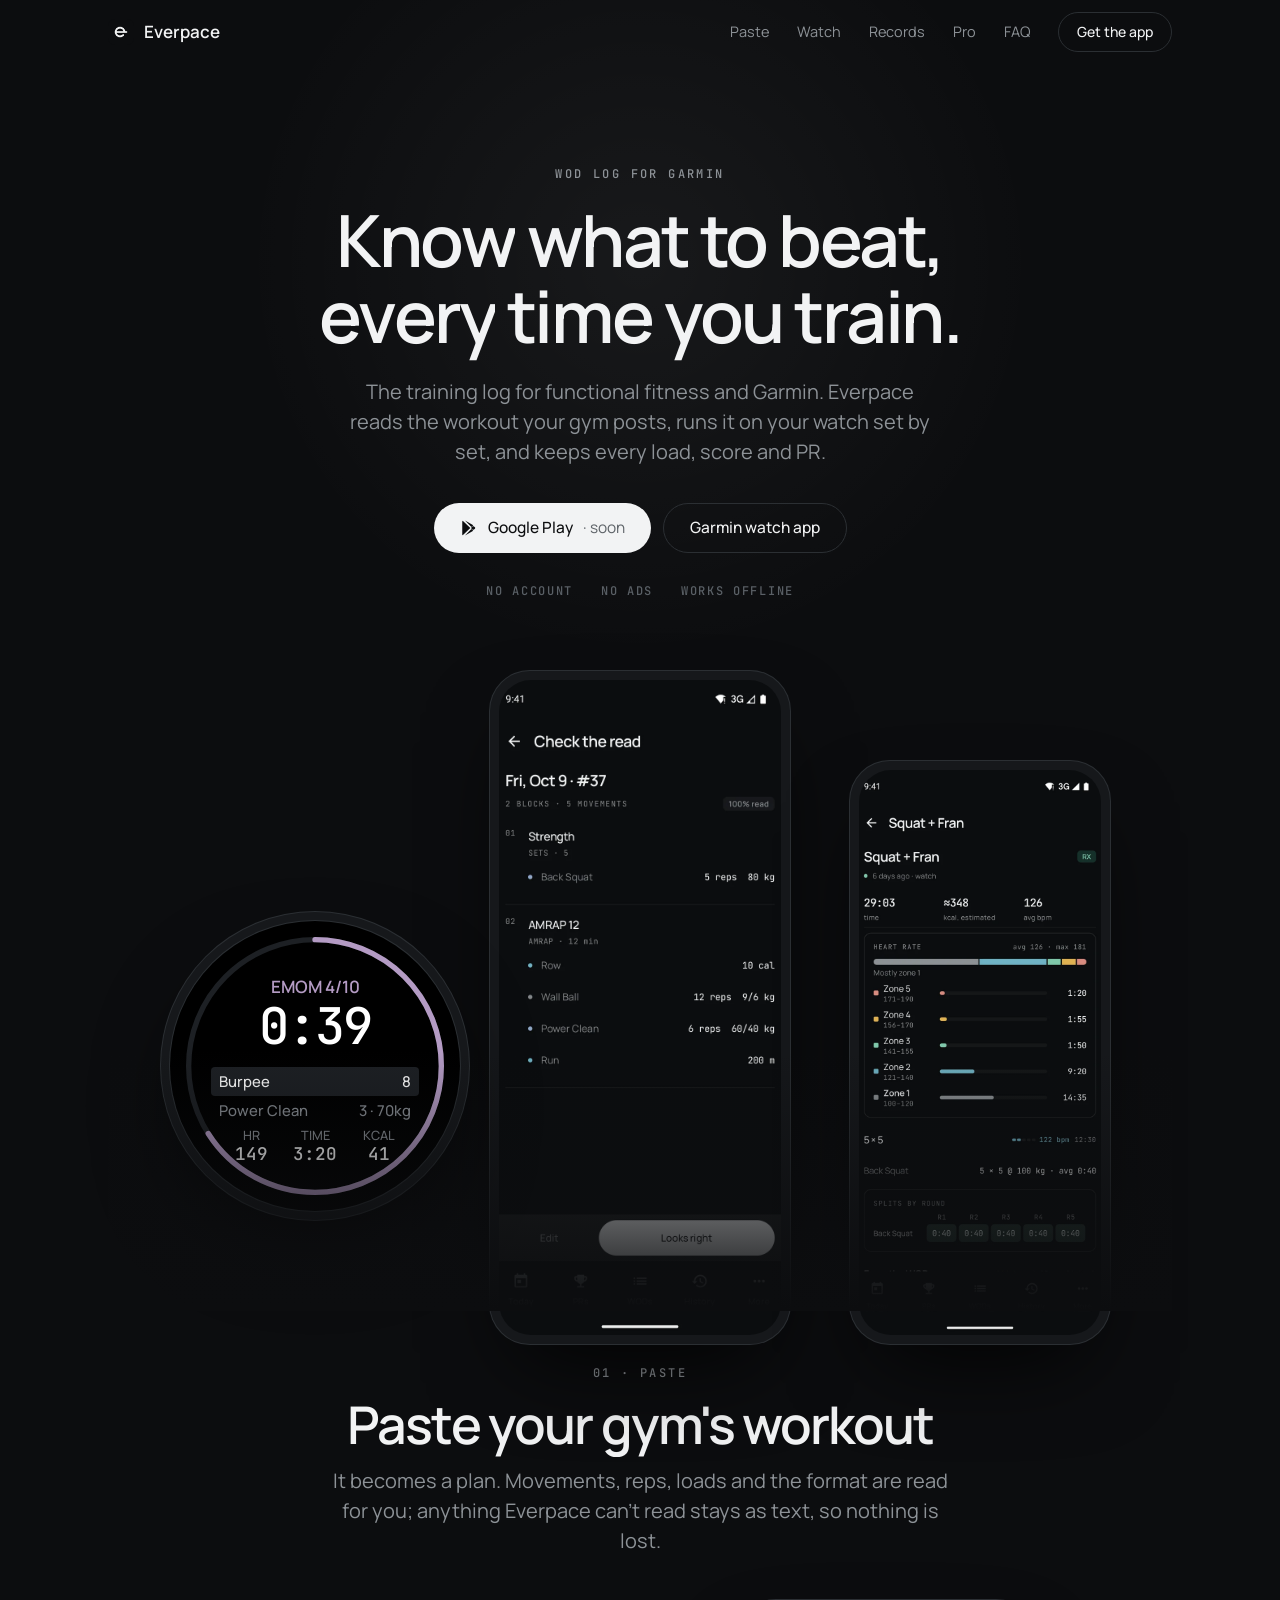
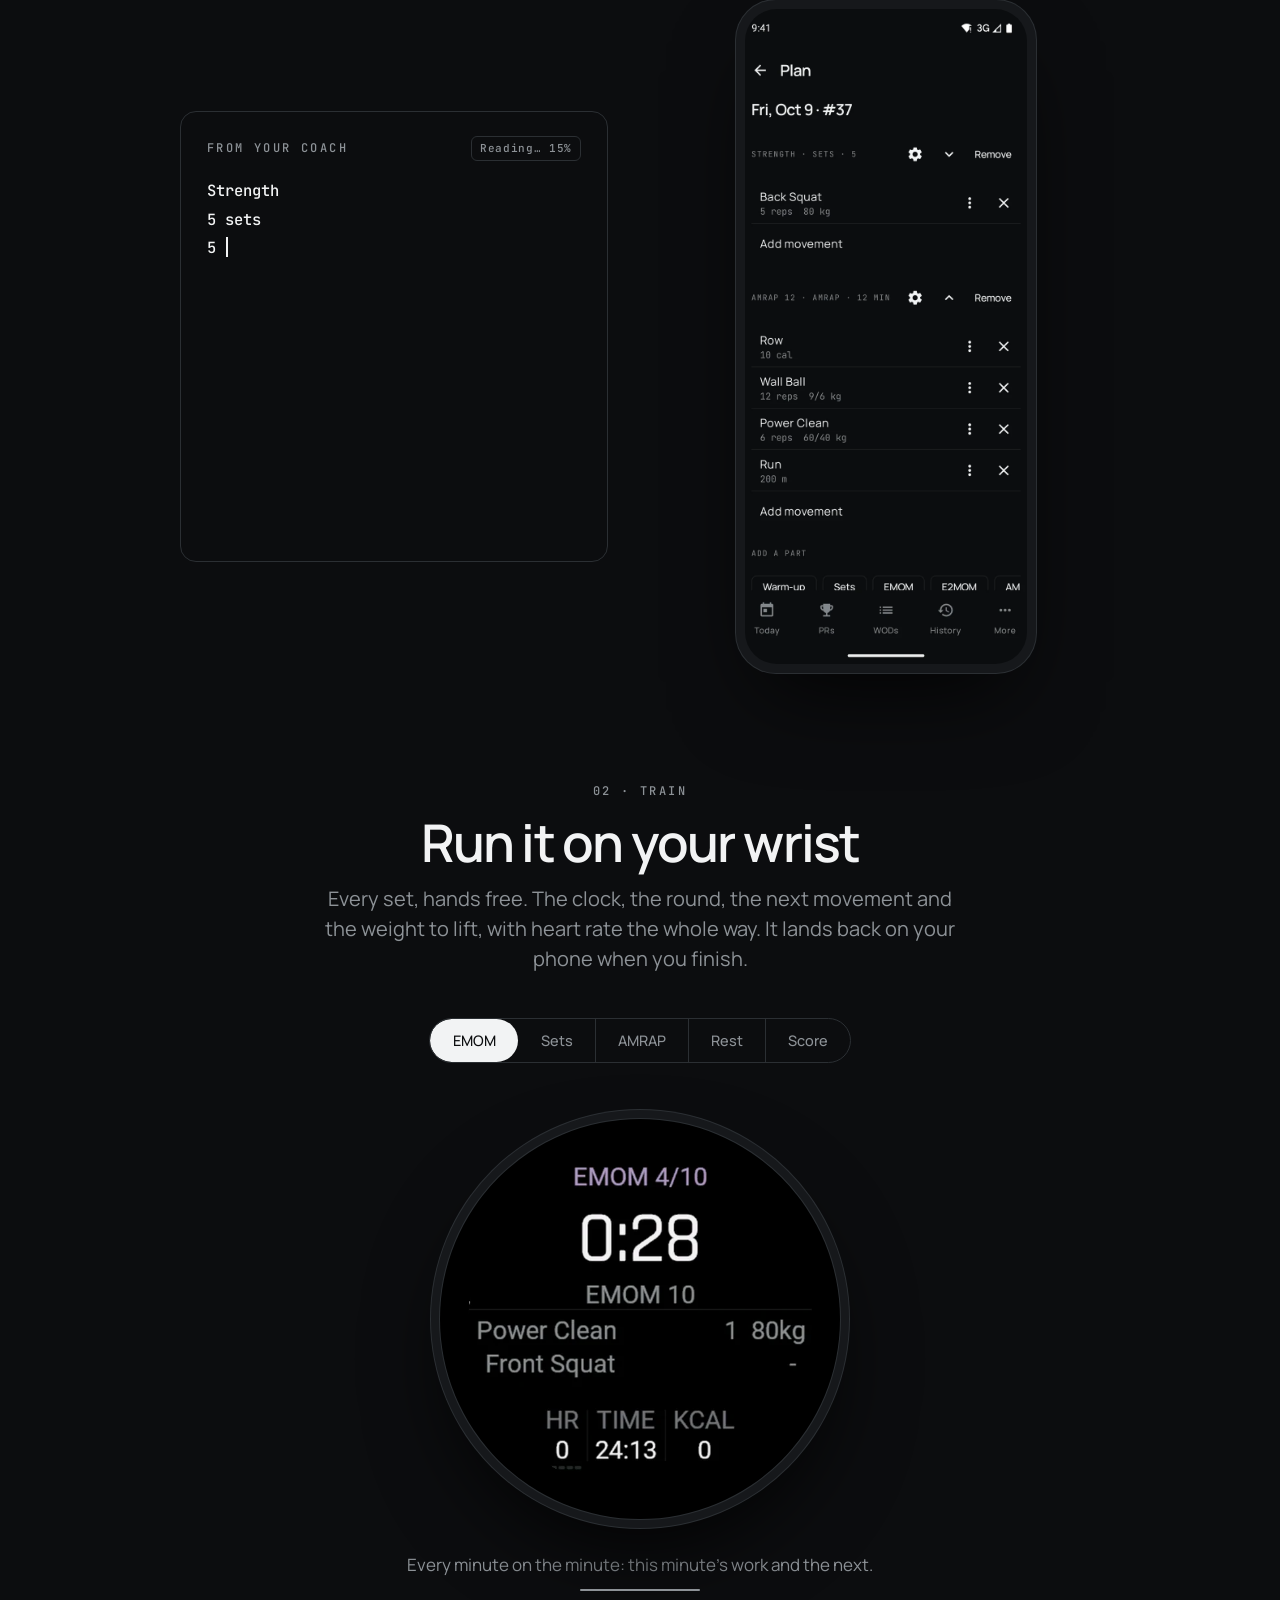
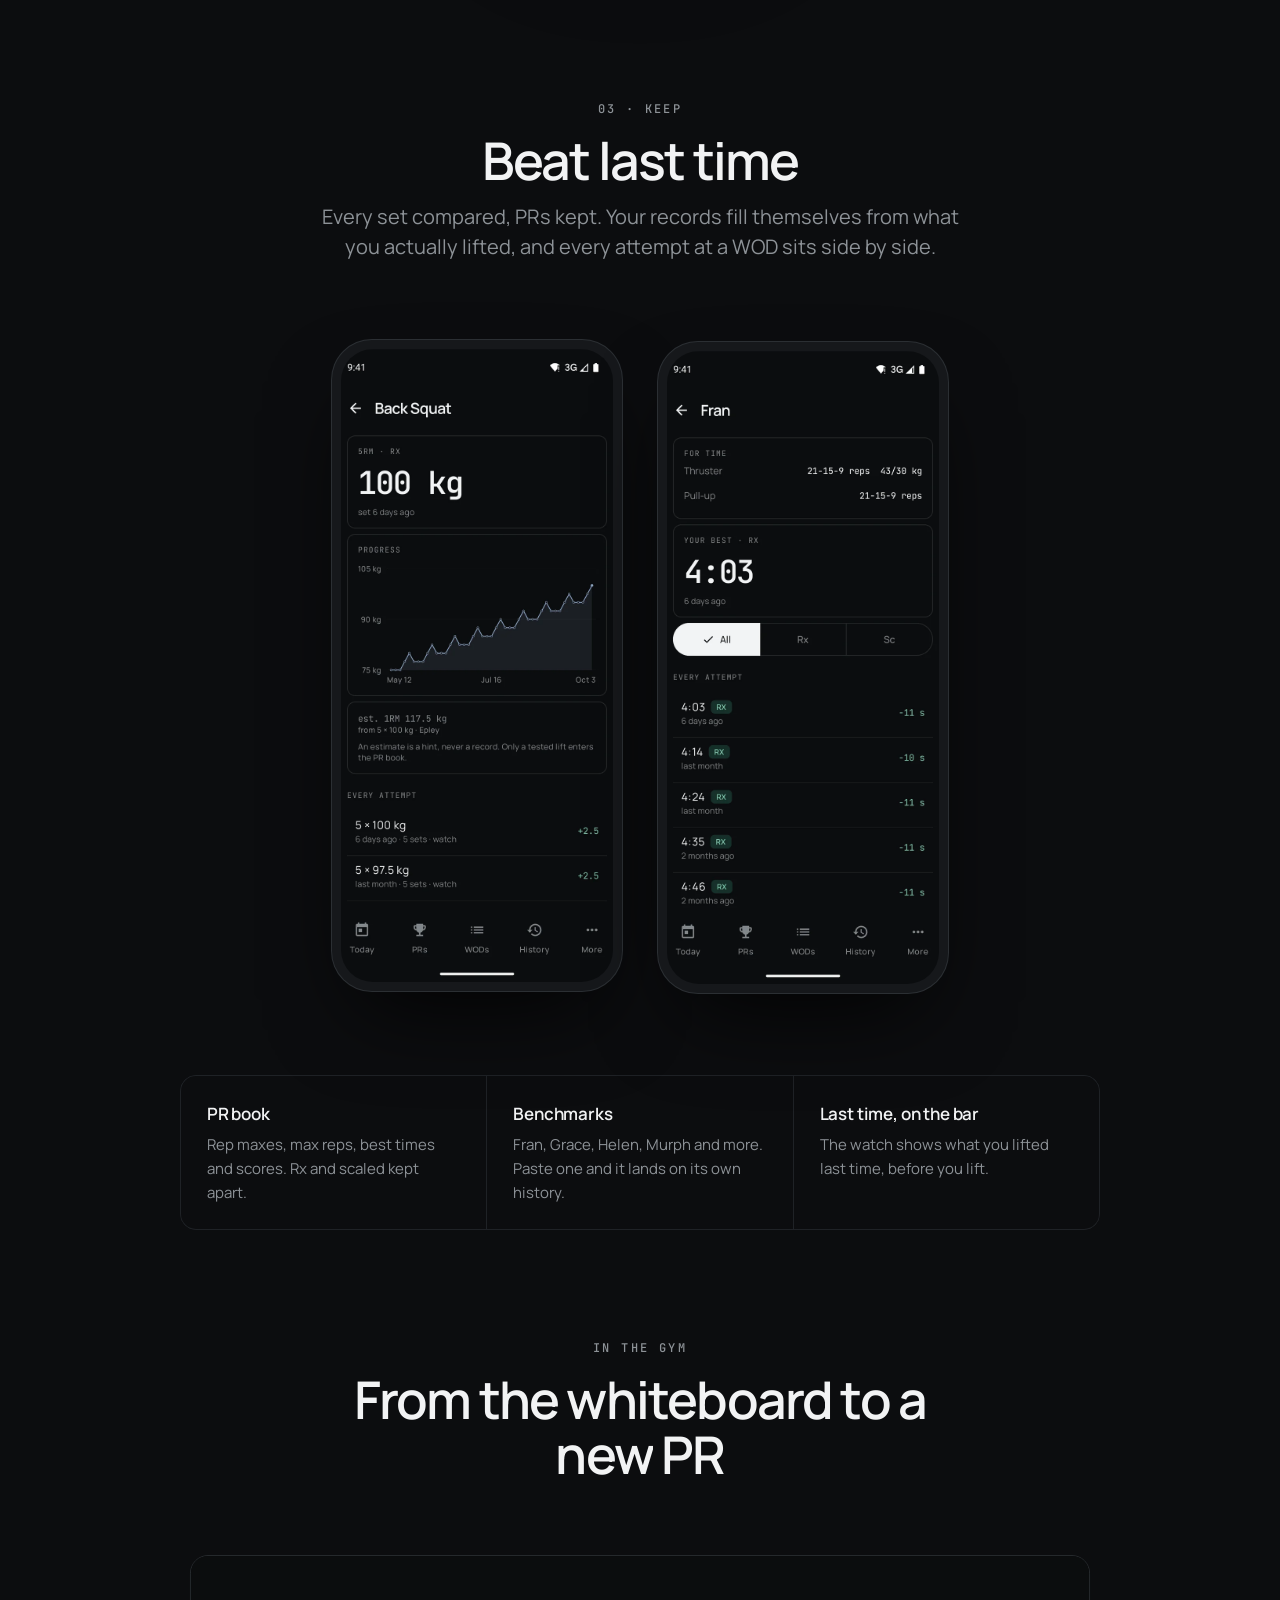
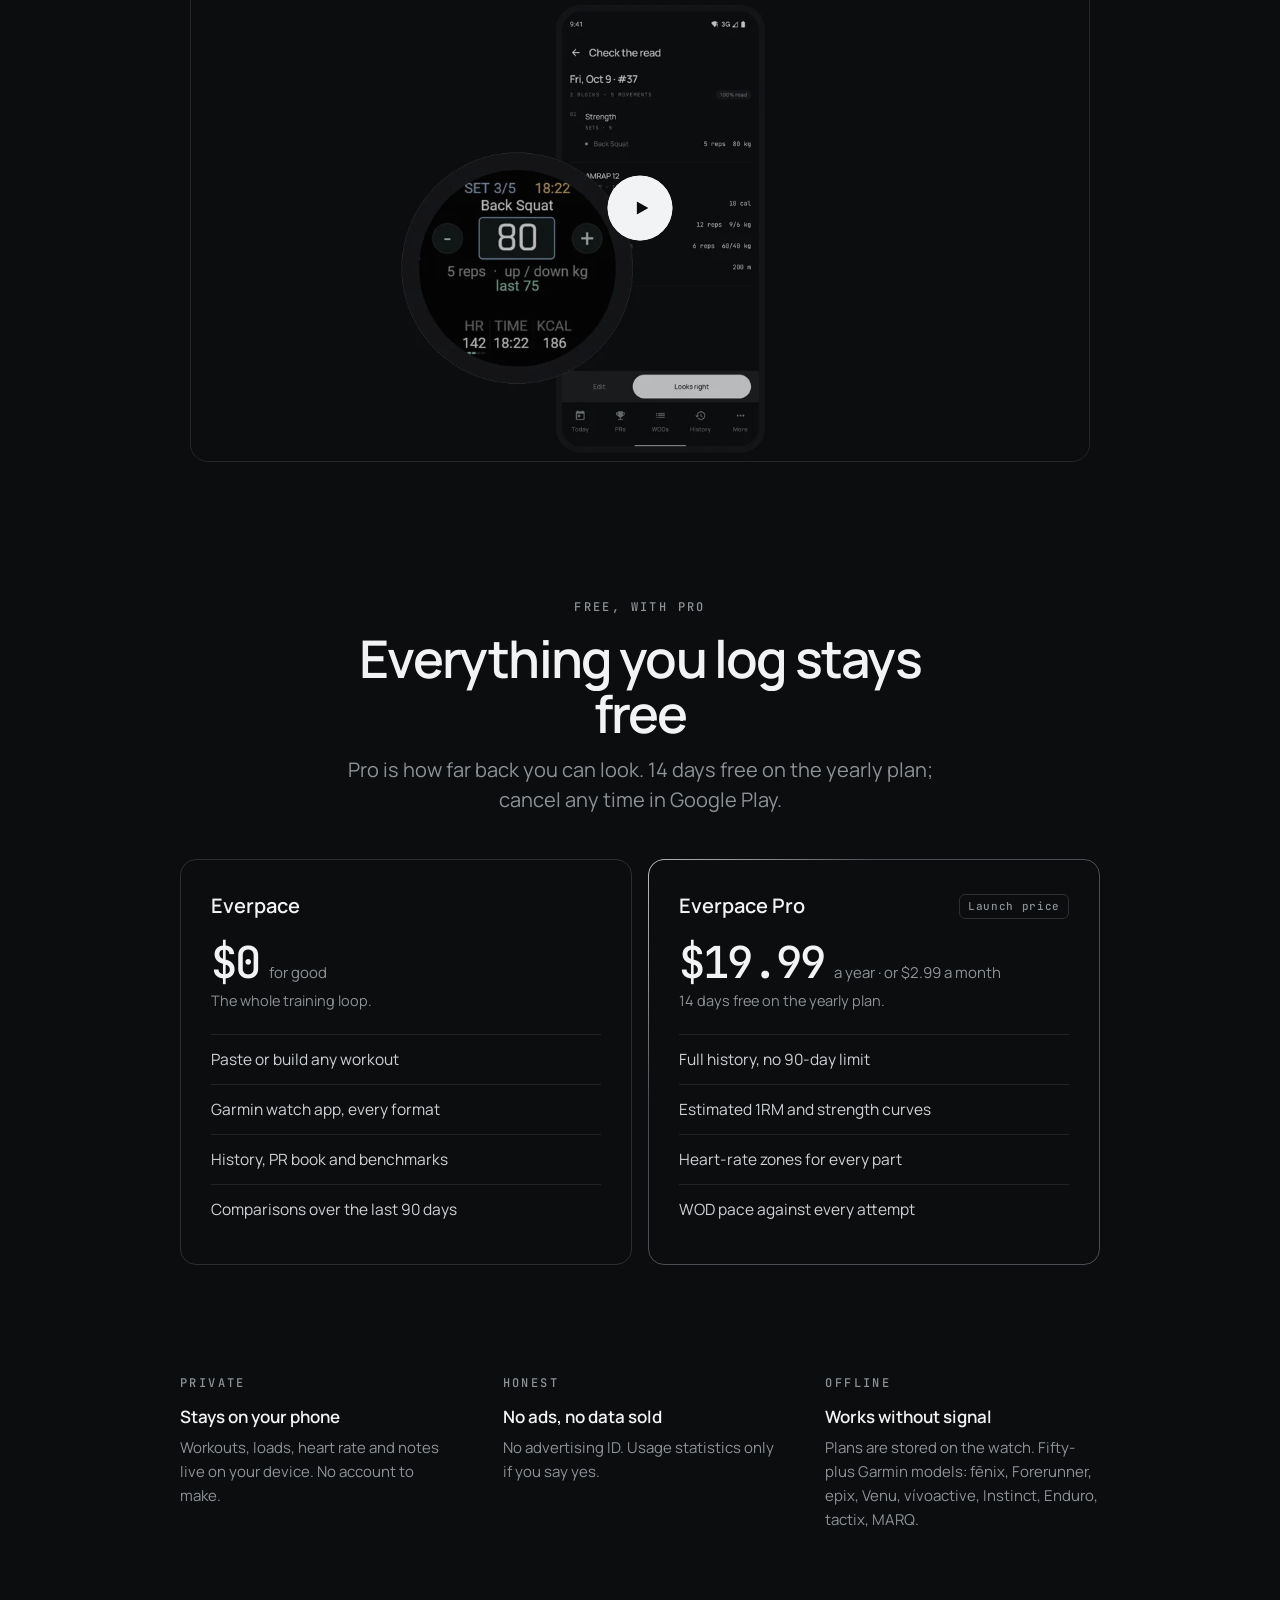
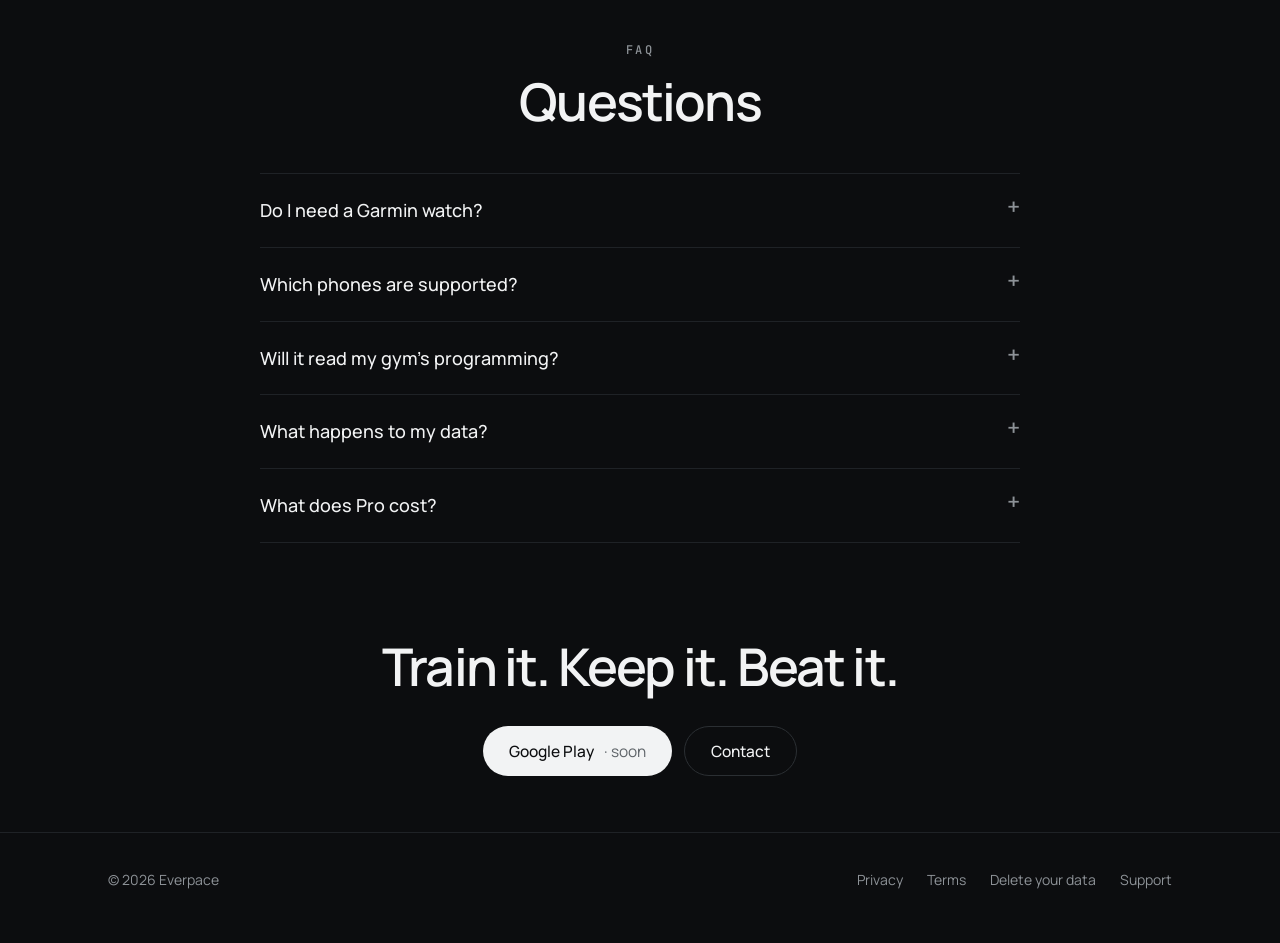
==== index.html @ 3de401ca "[#249] - motion: word reveals, hero depth, sliding segment, scroll effects" ====
<!doctype html>
<html lang="en">
<head>
<meta charset="utf-8">
<meta name="viewport" content="width=device-width, initial-scale=1, viewport-fit=cover">
<title>Everpace: WOD log and PR tracker for Garmin</title>
<meta name="description" content="Paste your gym's workout. Everpace runs it on your Garmin watch, set by set, and keeps every load, score and personal record on your phone.">
<meta name="theme-color" content="#0C0D0F">
<meta property="og:title" content="Everpace">
<meta property="og:description" content="Know what to beat, every time you train. The training log for functional fitness and Garmin.">
<meta property="og:image" content="assets/img/icon-192.png">
<link rel="icon" href="assets/img/favicon.png">
<link rel="preload" href="assets/fonts/manrope_variable.ttf" as="font" type="font/ttf" crossorigin>
<link rel="stylesheet" href="assets/landing.css?v=6">
</head>
<body>

<header class="nav" id="nav">
  <div class="wrap">
    <a class="brand" href="#top"><img src="assets/img/icon-192.png" alt="">Everpace</a>
    <nav><a href="#paste">Paste</a><a href="#watch">Watch</a><a href="#records">Records</a><a href="#pro">Pro</a><a href="#faq">FAQ</a></nav>
    <a class="btn outline small" href="#get">Get the app</a>
  </div>
</header>

<main id="top">

<section class="hero center">
  <div class="wrap">
    <div class="kicker rv">WOD log for Garmin</div>
    <h1 class="rv d1">Know what to beat,<br>every time you train.</h1>
    <p class="sub rv d2">The training log for functional fitness and Garmin. Everpace reads the workout your gym posts, runs it on your watch set by set, and keeps every load, score and PR.</p>
    <div class="ctas rv d3" id="get">
      <a class="btn primary" href="#get" aria-disabled="true"><svg viewBox="0 0 24 24" fill="currentColor"><path d="M3.6 2.3 13.8 12 3.6 21.7a1.5 1.5 0 0 1-.6-1.2V3.5c0-.5.2-.9.6-1.2Zm11.6 11.1 2.5 2.4-11 6.3 8.5-8.7Zm4.4-2.6c.9.5.9 1.8 0 2.4l-2.3 1.3-2.7-2.5 2.7-2.6 2.3 1.4ZM6.7 1.9l11 6.3-2.5 2.4L6.7 1.9Z"/></svg>Google Play <span class="soon">· soon</span></a>
      <a class="btn outline" href="#watch">Garmin watch app</a>
    </div>
    <div class="facts rv d3"><span>No account</span><span>No ads</span><span>Works offline</span></div>
    <div class="scene rv d2" aria-hidden="true">
      <div class="phone"><img src="assets/img/read.webp" alt=""></div>
      <div class="phone b"><img src="assets/img/session.webp" alt=""></div>
      <div class="watch"><div class="face live">
        <svg viewBox="0 0 100 100"><circle cx="50" cy="50" r="47.5" fill="none" stroke="#1d2024" stroke-width="2"/><circle id="ring" cx="50" cy="50" r="47.5" fill="none" stroke="#B49BC4" stroke-width="2" stroke-linecap="round" stroke-dasharray="298.45" stroke-dashoffset="0"/></svg>
        <div class="lines">
          <div class="t1" id="fTitle">EMOM 4/10</div>
          <div class="t2" id="fClock">0:42</div>
          <div class="mv on" id="fMv1"><span>Power Clean</span><span>3 · 70kg</span></div>
          <div class="mv" id="fMv2"><span>Burpee</span><span>8</span></div>
        </div>
        <div class="stats"><div>HR<b id="fHr">148</b></div><div>TIME<b id="fTime">3:18</b></div><div>KCAL<b id="fKcal">41</b></div></div>
      </div></div>
    </div>
  </div>
</section>

<section id="paste" class="chapter">
  <div class="wrap">
    <div class="head">
      <div class="kicker rv">01 · Paste</div>
      <h2 class="rv d1">Paste your gym's workout</h2>
      <p class="sub rv d2">It becomes a plan. Movements, reps, loads and the format are read for you; anything Everpace can't read stays as text, so nothing is lost.</p>
    </div>
    <div class="duo">
      <div class="card rv">
        <div class="cap"><span class="kicker">From your coach</span><span class="badge" id="pct">Reading…</span></div>
        <div class="paste" id="paste-text" aria-label="A workout as a coach writes it"></div>
      </div>
      <div class="swap rv d1" id="swap">
        <div class="phone"><img src="assets/img/plan.webp" alt="The plan in Everpace" loading="lazy"><img src="assets/img/read.webp" alt="Everpace's read of the pasted workout" loading="lazy"></div>
      </div>
    </div>
  </div>
</section>

<section id="watch" class="chapter">
  <div class="wrap">
    <div class="head">
      <div class="kicker rv">02 · Train</div>
      <h2 class="rv d1">Run it on your wrist</h2>
      <p class="sub rv d2">Every set, hands free. The clock, the round, the next movement and the weight to lift, with heart rate the whole way. It lands back on your phone when you finish.</p>
    </div>
    <div class="seg-wrap rv">
      <div class="seg" role="tablist" id="seg">
        <button class="on" data-k="emom" data-c="Every minute on the minute: this minute's work and the next.">EMOM</button>
        <button data-k="set" data-c="The weight, the reps and what you did last time. Adjust with the buttons.">Sets</button>
        <button data-k="amrap" data-c="Rounds and reps counted as you go, the current movement highlighted.">AMRAP</button>
        <button data-k="rest" data-c="Rest that counts down and tells you what's next.">Rest</button>
        <button data-k="board" data-c="Your score the moment you finish: rounds + reps or time.">Score</button>
      </div>
    </div>
    <div class="watch dial rv d1"><div class="face">
      <img class="on" data-k="emom" src="assets/img/w-emom.webp" alt="EMOM on the watch">
      <img data-k="set" src="assets/img/w-set.webp" alt="A strength set on the watch" loading="lazy">
      <img data-k="amrap" src="assets/img/w-amrap.webp" alt="AMRAP on the watch" loading="lazy">
      <img data-k="rest" src="assets/img/w-rest.webp" alt="Rest on the watch" loading="lazy">
      <img data-k="board" src="assets/img/w-board.webp" alt="Score on the watch" loading="lazy">
    </div></div>
    <p class="caption center" id="caption">Every minute on the minute: this minute's work and the next.</p>
  </div>
</section>

<section id="records" class="chapter">
  <div class="wrap">
    <div class="head">
      <div class="kicker rv">03 · Keep</div>
      <h2 class="rv d1">Beat last time</h2>
      <p class="sub rv d2">Every set compared, PRs kept. Your records fill themselves from what you actually lifted, and every attempt at a WOD sits side by side.</p>
    </div>
    <div class="pair">
      <div class="phone rv"><img src="assets/img/squat.webp" alt="Back Squat: 5RM, progress and every attempt" loading="lazy"></div>
      <div class="phone rv d2"><img src="assets/img/fran.webp" alt="Fran: best time and every attempt" loading="lazy"></div>
    </div>
    <div class="notes">
      <div class="rv"><h3>PR book</h3><p>Rep maxes, max reps, best times and scores. Rx and scaled kept apart.</p></div>
      <div class="rv d1"><h3>Benchmarks</h3><p>Fran, Grace, Helen, Murph and more. Paste one and it lands on its own history.</p></div>
      <div class="rv d2"><h3>Last time, on the bar</h3><p>The watch shows what you lifted last time, before you lift.</p></div>
    </div>
  </div>
</section>

<section id="film" class="chapter">
  <div class="wrap">
    <div class="head">
      <div class="kicker rv">In the gym</div>
      <h2 class="rv d1">From the whiteboard to a new PR</h2>
    </div>
    <div class="film rv" id="player">
      <video id="video" src="assets/video/everpace-promo.mp4" poster="assets/img/promo-poster.webp" preload="none" playsinline></video>
      <div class="cover" id="cover"><div class="play"><svg viewBox="0 0 24 24"><path d="M6 4l14 8-14 8z"/></svg></div></div>
    </div>
  </div>
</section>

<section id="pro" class="chapter">
  <div class="wrap">
    <div class="head">
      <div class="kicker rv">Free, with Pro</div>
      <h2 class="rv d1">Everything you log stays free</h2>
      <p class="sub rv d2">Pro is how far back you can look. 14 days free on the yearly plan; cancel any time in Google Play.</p>
    </div>
    <div class="plans">
      <div class="plan rv">
        <div class="top"><h3>Everpace</h3></div>
        <div class="price"><b>$0</b><span>for good</span></div>
        <p class="small">The whole training loop.</p>
        <ul><li>Paste or build any workout</li><li>Garmin watch app, every format</li><li>History, PR book and benchmarks</li><li>Comparisons over the last 90 days</li></ul>
      </div>
      <div class="plan pro rv d1">
        <div class="top"><h3>Everpace Pro</h3><span class="badge">Launch price</span></div>
        <div class="price"><b>$19.99</b><span>a year · or $2.99 a month</span></div>
        <p class="small">14 days free on the yearly plan.</p>
        <ul><li>Full history, no 90-day limit</li><li>Estimated 1RM and strength curves</li><li>Heart-rate zones for every part</li><li>WOD pace against every attempt</li></ul>
      </div>
    </div>
  </div>
</section>

<section class="chapter">
  <div class="wrap">
    <div class="trio">
      <div class="rv"><div class="kicker">Private</div><h3 style="margin-top:14px">Stays on your phone</h3><p>Workouts, loads, heart rate and notes live on your device. No account to make.</p></div>
      <div class="rv d1"><div class="kicker">Honest</div><h3 style="margin-top:14px">No ads, no data sold</h3><p>No advertising ID. Usage statistics only if you say yes.</p></div>
      <div class="rv d2"><div class="kicker">Offline</div><h3 style="margin-top:14px">Works without signal</h3><p>Plans are stored on the watch. Fifty-plus Garmin models: fēnix, Forerunner, epix, Venu, vívoactive, Instinct, Enduro, tactix, MARQ.</p></div>
    </div>
  </div>
</section>

<section id="faq" class="chapter">
  <div class="wrap">
    <div class="head"><div class="kicker rv">FAQ</div><h2 class="rv d1">Questions</h2></div>
    <div class="faq rv">
      <details><summary>Do I need a Garmin watch?</summary><p>No. You can log every workout on the phone; records, history and comparisons work the same. The watch makes it hands free.</p></details>
      <details><summary>Which phones are supported?</summary><p>Android, from Google Play. An iPhone version is in testing and follows.</p></details>
      <details><summary>Will it read my gym's programming?</summary><p>If you can copy it as text, Everpace can read it: group chats, gym apps, websites or your own notes. Lines it can't read stay as text and can be fixed in two taps.</p></details>
      <details><summary>What happens to my data?</summary><p>It stays on your phone. Everpace has no accounts and no ads. Crash reports can be turned off, and usage statistics are only sent if you agree. <a href="privacy/">Privacy policy</a>.</p></details>
      <details><summary>What does Pro cost?</summary><p>$19.99 a year or $2.99 a month at the launch price, billed by Google Play, with 14 days free on the yearly plan. Cancel any time; Pro stays until the end of what you paid for.</p></details>
    </div>
  </div>
</section>

<section class="center" style="padding-top:40px">
  <div class="wrap">
    <h2 class="rv">Train it. Keep it. Beat it.</h2>
    <div class="ctas rv d1" style="margin-top:32px"><a class="btn primary" href="#get">Google Play <span class="soon">· soon</span></a><a class="btn outline" href="mailto:nester.mykhailo@gmail.com">Contact</a></div>
  </div>
</section>

</main>

<footer>
  <div class="wrap">
    <span>© 2026 Everpace</span>
    <nav><a href="privacy/">Privacy</a><a href="terms/">Terms</a><a href="delete-data/">Delete your data</a><a href="mailto:nester.mykhailo@gmail.com">Support</a></nav>
  </div>
</footer>

<script src="assets/landing.js?v=6" defer></script>
</body>
</html>
---- assets/landing.css ----
@font-face { font-family: "Manrope"; src: url("fonts/manrope_variable.ttf") format("truetype"); font-weight: 200 800; font-display: swap; }
@font-face { font-family: "JetBrains Mono"; src: url("fonts/jetbrains_mono_variable.ttf") format("truetype"); font-weight: 100 800; font-display: swap; }

/* The app's own palette: ground, outlined surfaces, white text, grey labels; green only for gains. */
:root {
  --ground: #0C0D0F; --surface: #121417; --hair: #1F2226; --outline: #2B2F33;
  --text: #F2F3F4; --muted: #8D9297; --faint: #5A6066; --gain: #7FC8A9; --gain-bg: rgba(127, 200, 169, .12);
  --sans: "Manrope", system-ui, -apple-system, sans-serif;
  --mono: "JetBrains Mono", ui-monospace, monospace;
  --ease: cubic-bezier(.22, .61, .2, 1);
}
* { box-sizing: border-box; margin: 0; padding: 0; }
html { scroll-behavior: smooth; }
body { background: var(--ground); color: var(--text); font: 400 17px/1.6 var(--sans); -webkit-font-smoothing: antialiased; overflow-x: hidden; }
img, video { display: block; max-width: 100%; }
a { color: inherit; text-decoration: none; }
.wrap { max-width: 1120px; margin: 0 auto; padding: 0 28px; }
@media (max-width: 640px) { .wrap { padding: 0 20px; } }

.kicker { font: 500 12px/1 var(--mono); letter-spacing: .2em; text-transform: uppercase; color: var(--muted); }
h1, h2 { font-weight: 600; letter-spacing: -.035em; line-height: 1.06; }
h1 { font-size: clamp(40px, 6vw, 72px); }
h2 { font-size: clamp(32px, 4.4vw, 52px); }
.sub { color: var(--muted); font-size: clamp(17px, 1.6vw, 20px); line-height: 1.5; }
.center { text-align: center; }
.center .sub { margin-left: auto; margin-right: auto; }

/* nav */
.nav { position: fixed; inset: 0 0 auto; z-index: 20; transition: background .3s, border-color .3s; border-bottom: 1px solid transparent; }
.nav.scrolled { background: rgba(12, 13, 15, .86); backdrop-filter: blur(12px); -webkit-backdrop-filter: blur(12px); border-color: var(--hair); }
.nav .wrap { display: flex; align-items: center; height: 64px; gap: 28px; }
.brand { display: flex; align-items: center; gap: 10px; font-weight: 600; font-size: 17px; margin-right: auto; }
.brand img { width: 26px; height: 26px; border-radius: 7px; }
.nav nav { display: flex; gap: 28px; font-size: 14.5px; color: var(--muted); }
.nav nav a:hover { color: var(--text); }
@media (max-width: 820px) { .nav nav { display: none; } }

/* buttons, as in the app */
.btn { display: inline-flex; align-items: center; justify-content: center; gap: 10px; height: 50px; padding: 0 26px; border-radius: 999px; font-weight: 500; font-size: 15.5px; transition: opacity .2s, border-color .2s; }
.btn.primary { background: var(--text); color: var(--ground); }
.btn.primary:hover { opacity: .9; }
.btn.outline { border: 1px solid var(--outline); color: var(--text); }
.btn.outline:hover { border-color: var(--muted); }
.btn.small { height: 40px; padding: 0 18px; font-size: 14px; }
.btn svg { width: 18px; height: 18px; }
.btn .soon { color: #5f6469; font-weight: 400; }
.ctas { display: flex; gap: 12px; flex-wrap: wrap; }
.center .ctas { justify-content: center; }

/* hero */
.hero { padding: 168px 0 0; }
.hero h1 { margin: 22px auto 22px; max-width: 880px; }
.hero .sub { max-width: 600px; }
.hero .ctas { margin-top: 36px; }
.facts { display: flex; justify-content: center; gap: 28px; flex-wrap: wrap; margin-top: 30px; font: 500 12px var(--mono); letter-spacing: .14em; text-transform: uppercase; color: var(--faint); }
.scene { position: relative; height: 640px; margin-top: 72px; }
.scene .phone { position: absolute; left: 50%; top: 0; margin-left: -150px; width: 300px; }
.scene .watch { position: absolute; left: 50%; top: 250px; margin-left: -470px; width: 290px; height: 290px; }
.scene .phone.b { margin-left: 210px; top: 90px; width: 260px; }
.scene::after { content: ""; position: absolute; inset: auto 0 0; height: 260px; background: linear-gradient(rgba(12, 13, 15, 0), var(--ground)); pointer-events: none; }
@media (max-width: 900px) {
  .scene { height: 560px; }
  .scene .phone.b { display: none; }
  .scene .phone { margin-left: -60px; width: 260px; }
  .scene .watch { margin-left: -200px; top: 230px; width: 230px; height: 230px; }
}
@media (max-width: 480px) { .scene .phone { margin-left: -40px; width: 230px; } .scene .watch { margin-left: -175px; width: 200px; height: 200px; top: 220px; } }

/* devices */
.phone { aspect-ratio: 1080 / 2424; border-radius: 40px; padding: 9px; background: #16181b; box-shadow: 0 0 0 1px var(--outline), 0 40px 90px -30px rgba(0, 0, 0, .9); }
.phone img { width: 100%; height: 100%; object-fit: cover; object-position: top; border-radius: 32px; }
.watch { border-radius: 50%; background: #000; padding: 12px; box-shadow: 0 0 0 1px var(--outline), 0 0 0 9px #16181b, 0 0 0 10px var(--outline), 0 40px 90px -20px rgba(0, 0, 0, .95); container-type: inline-size; }
.watch .face { position: relative; width: 100%; height: 100%; border-radius: 50%; overflow: hidden; }
.watch img { position: absolute; inset: 0; width: 100%; height: 100%; }

/* live face, drawn like the real watch app */
.live svg { position: absolute; inset: 0; width: 100%; height: 100%; transform: rotate(-90deg); }
.live .lines { position: absolute; inset: 0; display: flex; flex-direction: column; align-items: center; }
.live .t1 { margin-top: 17%; font: 600 6.4cqw/1 var(--sans); color: #B49BC4; }
.live .t2 { margin: 2% 0 6%; font: 500 19cqw/1 var(--mono); letter-spacing: -.04em; font-variant-numeric: tabular-nums; color: #fff; }
.live .mv { width: 78%; display: flex; justify-content: space-between; font: 500 5.6cqw/1.45 var(--sans); padding: 1.4% 3%; border-radius: 4px; color: #8b9096; }
.live .mv.on { background: #1d2024; color: #fff; }
.live .stats { position: absolute; bottom: 13%; left: 14%; right: 14%; display: grid; grid-template-columns: repeat(3, 1fr); text-align: center; font: 500 4.8cqw/1.3 var(--sans); color: #8b9096; }
.live .stats b { display: block; color: #fff; font: 500 6.6cqw/1.2 var(--mono); }

/* chapters, like the app's intro: label, title, one line */
section { padding: 56px 0; }
@media (max-width: 760px) { section { padding: 44px 0; } }
.chapter .head { max-width: 640px; margin: 0 auto 44px; text-align: center; }
.chapter h2 { margin: 18px 0 14px; }
.duo { display: grid; grid-template-columns: 1fr 1fr; gap: 64px; align-items: center; max-width: 920px; margin: 0 auto; }
@media (max-width: 860px) { .duo { grid-template-columns: 1fr; gap: 48px; } }

/* paste */
.card { border: 1px solid var(--outline); border-radius: 16px; padding: 24px 26px; }
.paste { font: 500 15.5px/1.85 var(--mono); color: var(--text); min-height: 360px; white-space: pre-wrap; }
.paste .caret { display: inline-block; width: 2px; height: 20px; background: var(--text); vertical-align: -4px; margin-left: 1px; animation: blink 1s steps(1) infinite; }
@keyframes blink { 50% { opacity: 0; } }
.card .cap { display: flex; justify-content: space-between; align-items: center; margin-bottom: 16px; }
.swap { position: relative; justify-self: center; width: 300px; }
.swap .phone { position: relative; }
.swap .phone img { transition: opacity .7s var(--ease); }
.swap .phone img + img { position: absolute; inset: 9px; width: calc(100% - 18px); height: calc(100% - 18px); opacity: 0; }
.swap.read .phone img + img { opacity: 1; }
.badge { display: inline-block; font: 500 11px/1 var(--mono); letter-spacing: .06em; padding: 6px 8px; border-radius: 6px; color: var(--muted); border: 1px solid var(--outline); }
.badge.gain { color: var(--gain); background: var(--gain-bg); border-color: transparent; }

/* watch modes */
.seg-wrap { text-align: center; }
.seg { display: inline-grid; grid-auto-flow: column; border: 1px solid var(--outline); border-radius: 999px; overflow: hidden; margin: 0 auto 56px; }
.seg button { font: 500 14.5px var(--sans); color: var(--muted); background: none; border: 0; padding: 12px 22px; cursor: pointer; border-left: 1px solid var(--outline); transition: background .25s, color .25s; }
.seg button:first-child { border-left: 0; }
.seg button.on { background: var(--text); color: var(--ground); }
@media (max-width: 560px) { .seg button { padding: 11px 12px; font-size: 13px; } }
.dial { width: min(400px, 80vw); height: min(400px, 80vw); margin: 0 auto; padding: 16px; }
.dial img { opacity: 0; transition: opacity .5s var(--ease); }
.dial img.on { opacity: 1; }
.caption { margin-top: 32px; color: var(--muted); min-height: 28px; }

/* records */
.pair { display: flex; justify-content: center; align-items: flex-start; gap: 36px; }
.pair .phone { width: 290px; }
.pair .phone:nth-child(2) { margin-top: 70px; }
@media (max-width: 700px) { .pair { gap: 14px; } .pair .phone { width: 46%; border-radius: 26px; padding: 6px; } .pair .phone img { border-radius: 21px; } .pair .phone:nth-child(2) { margin-top: 40px; } }
.notes { display: grid; grid-template-columns: repeat(3, 1fr); gap: 1px; background: var(--hair); border: 1px solid var(--hair); border-radius: 16px; overflow: hidden; max-width: 920px; margin: 48px auto 0; }
.notes div { background: var(--ground); padding: 24px 26px; }
.notes h3 { font-size: 17px; font-weight: 600; letter-spacing: -.01em; margin-bottom: 6px; }
.notes p { color: var(--muted); font-size: 15px; }
@media (max-width: 760px) { .notes { grid-template-columns: 1fr; } }

/* film */
.film { position: relative; max-width: 1000px; margin: 0 auto; aspect-ratio: 16 / 9; border: 1px solid var(--outline); border-radius: 20px; overflow: hidden; background: #000; }
.film video { width: 100%; height: 100%; object-fit: cover; }
.film .cover { position: absolute; inset: 0; display: grid; place-items: center; cursor: pointer; background: rgba(12, 13, 15, .25); transition: opacity .4s; }
.film.playing .cover { opacity: 0; pointer-events: none; }
.film .play { width: 72px; height: 72px; border-radius: 50%; background: var(--text); display: grid; place-items: center; }
.film .play svg { width: 22px; margin-left: 3px; fill: var(--ground); }

/* plans */
.plans { display: grid; grid-template-columns: 1fr 1fr; gap: 16px; max-width: 920px; margin: 0 auto; }
@media (max-width: 760px) { .plans { grid-template-columns: 1fr; } }
.plan { border: 1px solid var(--outline); border-radius: 16px; padding: 30px; }
.plan.pro { border-color: #4a4f55; }
.plan .top { display: flex; justify-content: space-between; align-items: center; }
.plan h3 { font-size: 20px; font-weight: 600; }
.price { margin: 18px 0 4px; display: flex; align-items: baseline; gap: 10px; flex-wrap: wrap; }
.price b { font: 500 44px/1 var(--mono); letter-spacing: -.04em; }
.price span { color: var(--muted); font-size: 15px; }
.plan .small { color: var(--muted); font-size: 14.5px; }
.plan ul { list-style: none; margin-top: 22px; border-top: 1px solid var(--hair); }
.plan li { padding: 12px 0; border-bottom: 1px solid var(--hair); font-size: 15.5px; color: #cfd2d5; }
.plan li:last-child { border-bottom: 0; }

/* trust */
.trio { display: grid; grid-template-columns: repeat(3, 1fr); gap: 48px; max-width: 920px; margin: 0 auto; }
.trio h3 { font-size: 17px; font-weight: 600; margin-bottom: 6px; }
.trio p { color: var(--muted); font-size: 15px; }
@media (max-width: 760px) { .trio { grid-template-columns: 1fr; gap: 32px; } }

/* faq */
.faq { max-width: 760px; margin: 0 auto; border-top: 1px solid var(--hair); }
details { border-bottom: 1px solid var(--hair); }
summary { list-style: none; cursor: pointer; padding: 22px 0; display: flex; justify-content: space-between; gap: 20px; font-size: 18px; font-weight: 500; }
summary::-webkit-details-marker { display: none; }
summary::after { content: "+"; font: 400 22px/1 var(--mono); color: var(--muted); transition: transform .25s var(--ease); }
details[open] summary::after { transform: rotate(45deg); }
details p { color: var(--muted); padding: 0 0 22px; }
details a { color: var(--text); text-decoration: underline; text-underline-offset: 3px; }

footer { border-top: 1px solid var(--hair); padding: 36px 0 52px; color: var(--muted); font-size: 14px; }
footer .wrap { display: flex; justify-content: space-between; gap: 20px; flex-wrap: wrap; }
footer nav { display: flex; gap: 24px; flex-wrap: wrap; }
footer a:hover { color: var(--text); }

/* motion */
@property --a { syntax: "<angle>"; initial-value: 0deg; inherits: false; }
:root { interpolate-size: allow-keywords; }
.rv { opacity: 0; transform: translateY(18px); transition: opacity .8s var(--ease), transform .8s var(--ease), letter-spacing 1.2s var(--ease); }
.rv.in { opacity: 1; transform: none; }
.rv.d1 { transition-delay: .08s; } .rv.d2 { transition-delay: .16s; } .rv.d3 { transition-delay: .24s; }
.kicker.rv { letter-spacing: .5em; }
.kicker.rv.in { letter-spacing: .2em; }

/* headlines rise word by word from a mask */
.split { opacity: 1; transform: none; }
.split .w { display: inline-block; overflow: hidden; vertical-align: top; padding-bottom: .1em; margin-bottom: -.1em; }
.split .w > span { display: inline-block; transform: translateY(108%); transition: transform 1s var(--ease) calc(var(--i) * 60ms + 80ms); }
.split.in .w > span { transform: none; }

/* hero: devices focus in one by one, then drift at their own depth */
.hero { position: relative; isolation: isolate; }
.hero::before { content: ""; position: absolute; inset: 0; z-index: -1; pointer-events: none; background: radial-gradient(640px circle at var(--mx, 50%) var(--my, 20%), rgba(255, 255, 255, .05), transparent 62%); transition: background .2s; }
.scene.rv { opacity: 1; transform: none; }
.scene > .phone, .scene > .watch { opacity: 0; scale: .94; filter: blur(12px); transition: opacity 1.1s var(--ease), scale 1.3s var(--ease), filter 1.1s var(--ease); }
.scene > .phone { transition-delay: .3s; translate: 0 calc(var(--p, 0) * -40px); }
.scene > .phone.b { transition-delay: .5s; translate: 0 calc(var(--p, 0) * -100px); }
.scene > .watch { transition-delay: .7s; translate: 0 calc(var(--p, 0) * -150px); }
.scene.in > .phone, .scene.in > .watch { opacity: 1; scale: 1; filter: none; }

/* screens wipe on as their phone arrives */
.phone > img:first-child { clip-path: inset(0 0 100% 0); transition: clip-path 1.2s var(--ease) .35s; }
.in .phone > img:first-child, .phone.in > img:first-child { clip-path: inset(0); }
.scene .phone.b > img:first-child { transition-delay: .65s; }

/* 01: a light passes over the phone when the read lands */
.swap .phone::after { content: ""; position: absolute; inset: 9px; border-radius: 32px; pointer-events: none; opacity: 0; background: linear-gradient(180deg, transparent, rgba(255, 255, 255, .16) 50%, transparent) no-repeat 0 -60% / 100% 35%; }
.swap.read .phone::after { animation: scan 1.2s var(--ease); }
@keyframes scan { 0% { opacity: 1; background-position: 0 -60%; } 100% { opacity: 1; background-position: 0 160%; } }
#pct { transition: color .3s, background .3s; }
#pct.gain { animation: pop .5s var(--ease); }
@keyframes pop { 40% { transform: scale(1.12); } }

/* 02: sliding pill, timer, soft change of screens */
.seg { position: relative; isolation: isolate; }
.seg .pill { position: absolute; top: 0; bottom: 0; left: 0; width: 0; z-index: -1; background: var(--text); border-radius: 999px; transition: left .5s var(--ease), width .5s var(--ease); }
.seg.has-pill button.on { background: none; }
.seg.has-pill button.on, .seg.has-pill button.on + button { border-left-color: transparent; }
.dial img { scale: 1.05; filter: blur(6px); transition: opacity .6s var(--ease), scale .9s var(--ease), filter .6s var(--ease); }
.dial img.on { scale: 1; filter: none; }
.caption { transition: opacity .25s; }
.caption.out { opacity: 0; }
.tick { width: 120px; height: 2px; margin: 10px auto 0; border-radius: 2px; background: var(--hair); overflow: hidden; transition: opacity .4s; }
.tick i { display: block; height: 100%; background: var(--muted); transform-origin: left; transform: scaleX(0); }
.tick.run i { animation: fill 4.2s linear forwards; }
.tick.off { opacity: 0; }
@keyframes fill { to { transform: scaleX(1); } }

/* 03: phones drift apart as you scroll */
.pair .phone { translate: 0 calc(var(--q, 0) * 34px); }
.pair .phone:nth-child(2) { translate: 0 calc(var(--q, 0) * -34px); }
.notes div { transition: background .3s; }
.notes div:hover { background: var(--surface); }

/* film grows into place; the play button breathes */
#player { scale: var(--fs, 1); }
.film .play { position: relative; transition: scale .3s var(--ease); }
.film .cover:hover .play { scale: 1.08; }
.film .play::after { content: ""; position: absolute; inset: 0; border-radius: 50%; border: 1px solid var(--text); animation: ping 2.6s var(--ease) infinite; }
@keyframes ping { from { transform: scale(1); opacity: .5; } to { transform: scale(1.9); opacity: 0; } }

/* plans */
.plan { position: relative; transition: translate .4s var(--ease), border-color .4s; }
.plan:hover { translate: 0 -4px; border-color: var(--muted); }
.plan.pro::before { content: ""; position: absolute; inset: -1px; border-radius: 16px; padding: 1px; pointer-events: none; background: conic-gradient(from var(--a), transparent 0 72%, rgba(255, 255, 255, .6) 86%, transparent 100%); -webkit-mask: linear-gradient(#000 0 0) content-box, linear-gradient(#000 0 0); -webkit-mask-composite: xor; mask-composite: exclude; animation: spin 7s linear infinite; }
@keyframes spin { to { --a: 360deg; } }

/* nav: scroll progress and the section you're in */
.nav::after { content: ""; position: absolute; left: 0; right: 0; bottom: -1px; height: 1px; background: var(--muted); transform-origin: left; transform: scaleX(var(--sp, 0)); opacity: .6; }
.nav nav a { transition: color .3s; }
.nav nav a.on { color: var(--text); }
.btn { transition: opacity .2s, border-color .2s, translate .3s var(--ease); }
.btn:hover { translate: 0 -1px; }

/* faq opens smoothly where supported */
details::details-content { height: 0; overflow: clip; transition: height .4s var(--ease), content-visibility .4s allow-discrete; }
details[open]::details-content { height: auto; }

@media (prefers-reduced-motion: reduce) {
  html { scroll-behavior: auto; }
  .rv, .split .w > span, .scene > *, .phone > img:first-child, .dial img { opacity: 1 !important; transform: none !important; transition: none !important; filter: none !important; scale: 1 !important; translate: none !important; clip-path: none !important; }
  .dial img:not(.on) { opacity: 0 !important; }
  .paste .caret, .plan.pro::before, .film .play::after, .swap .phone::after { animation: none; }
  .tick { display: none; }
}
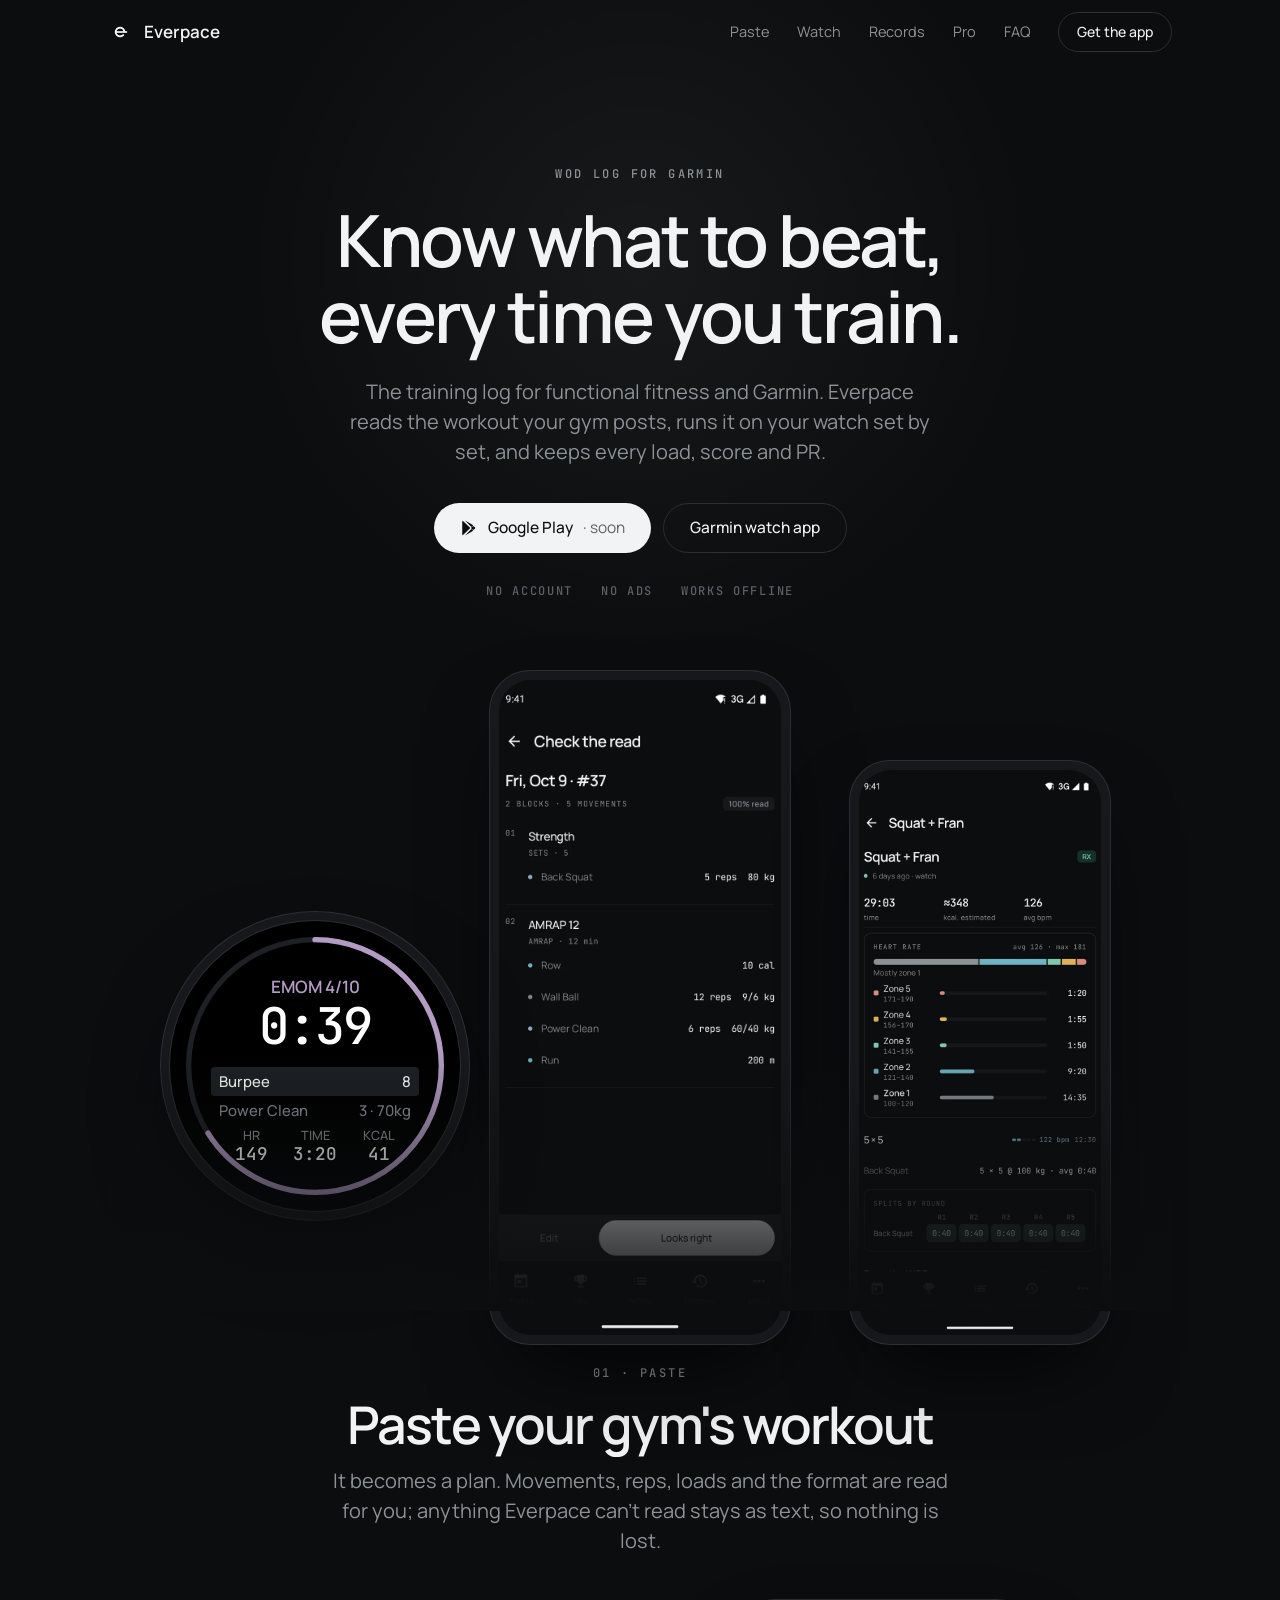
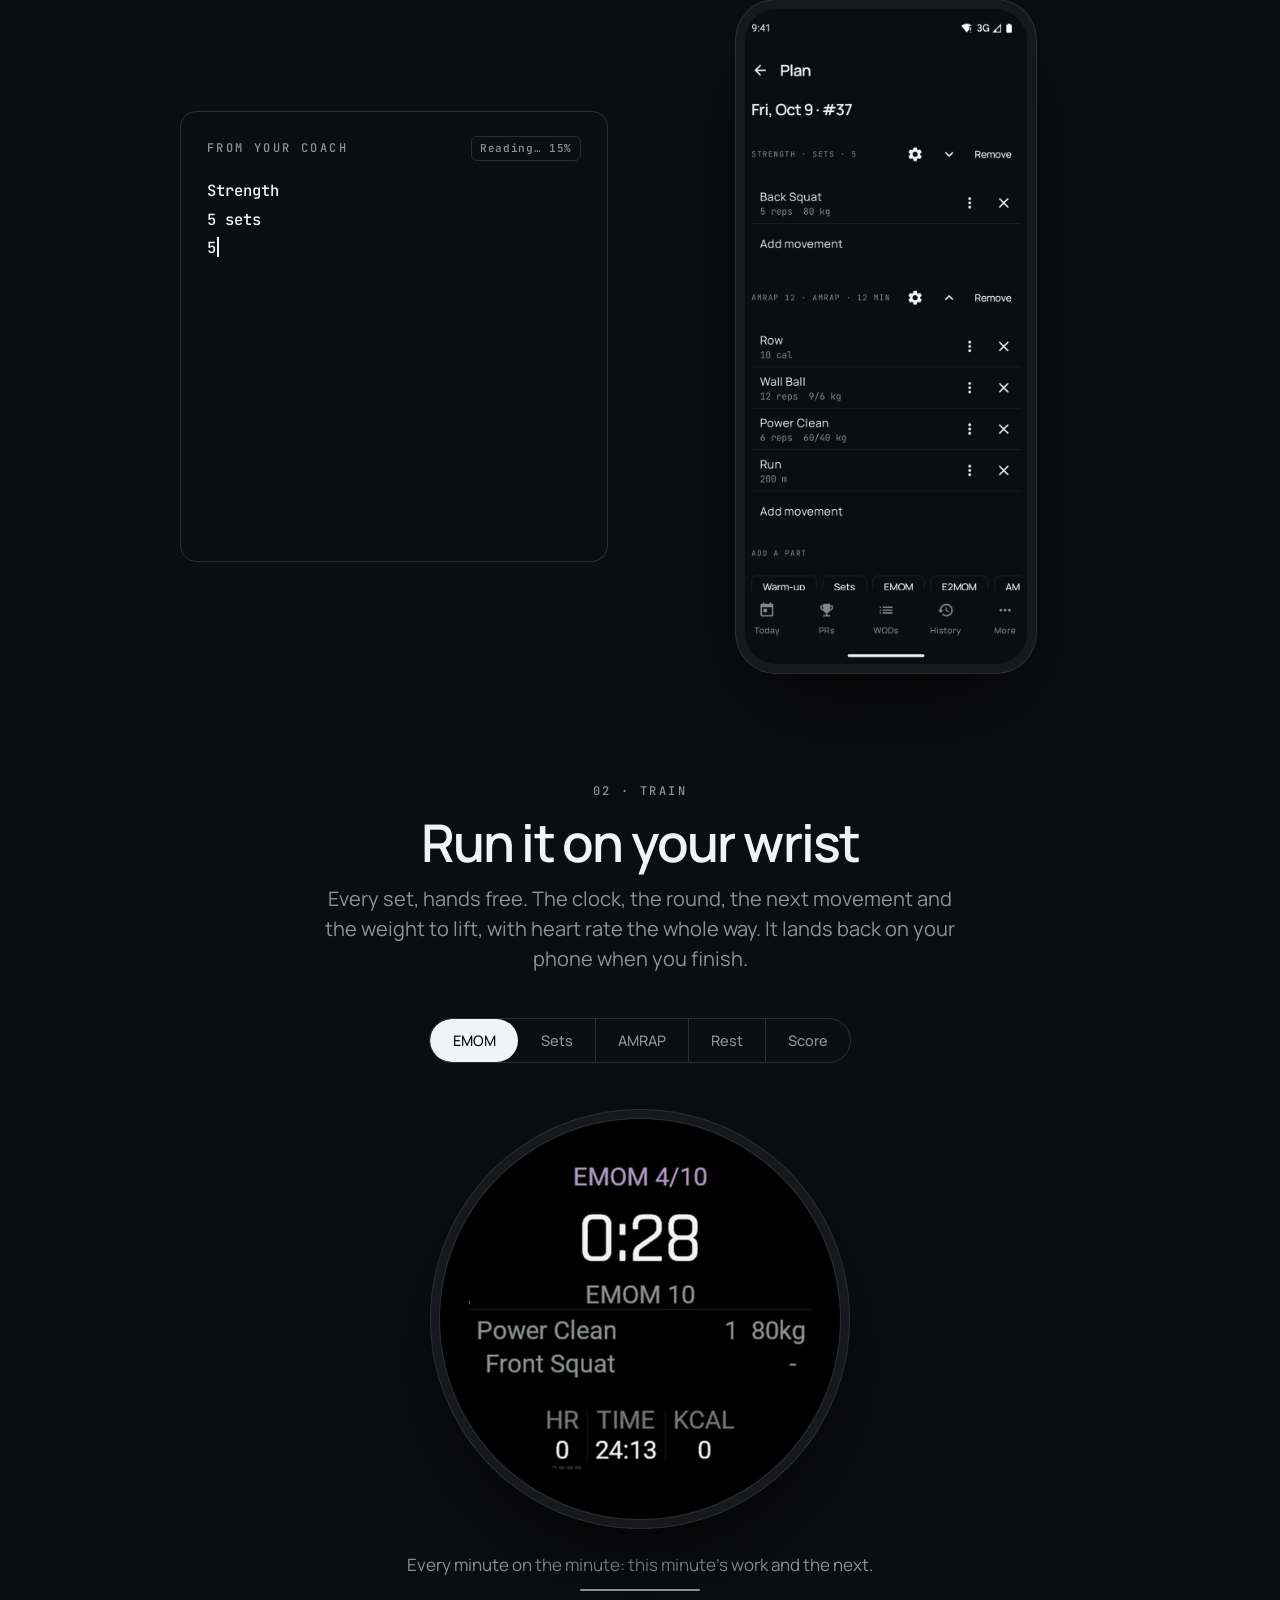
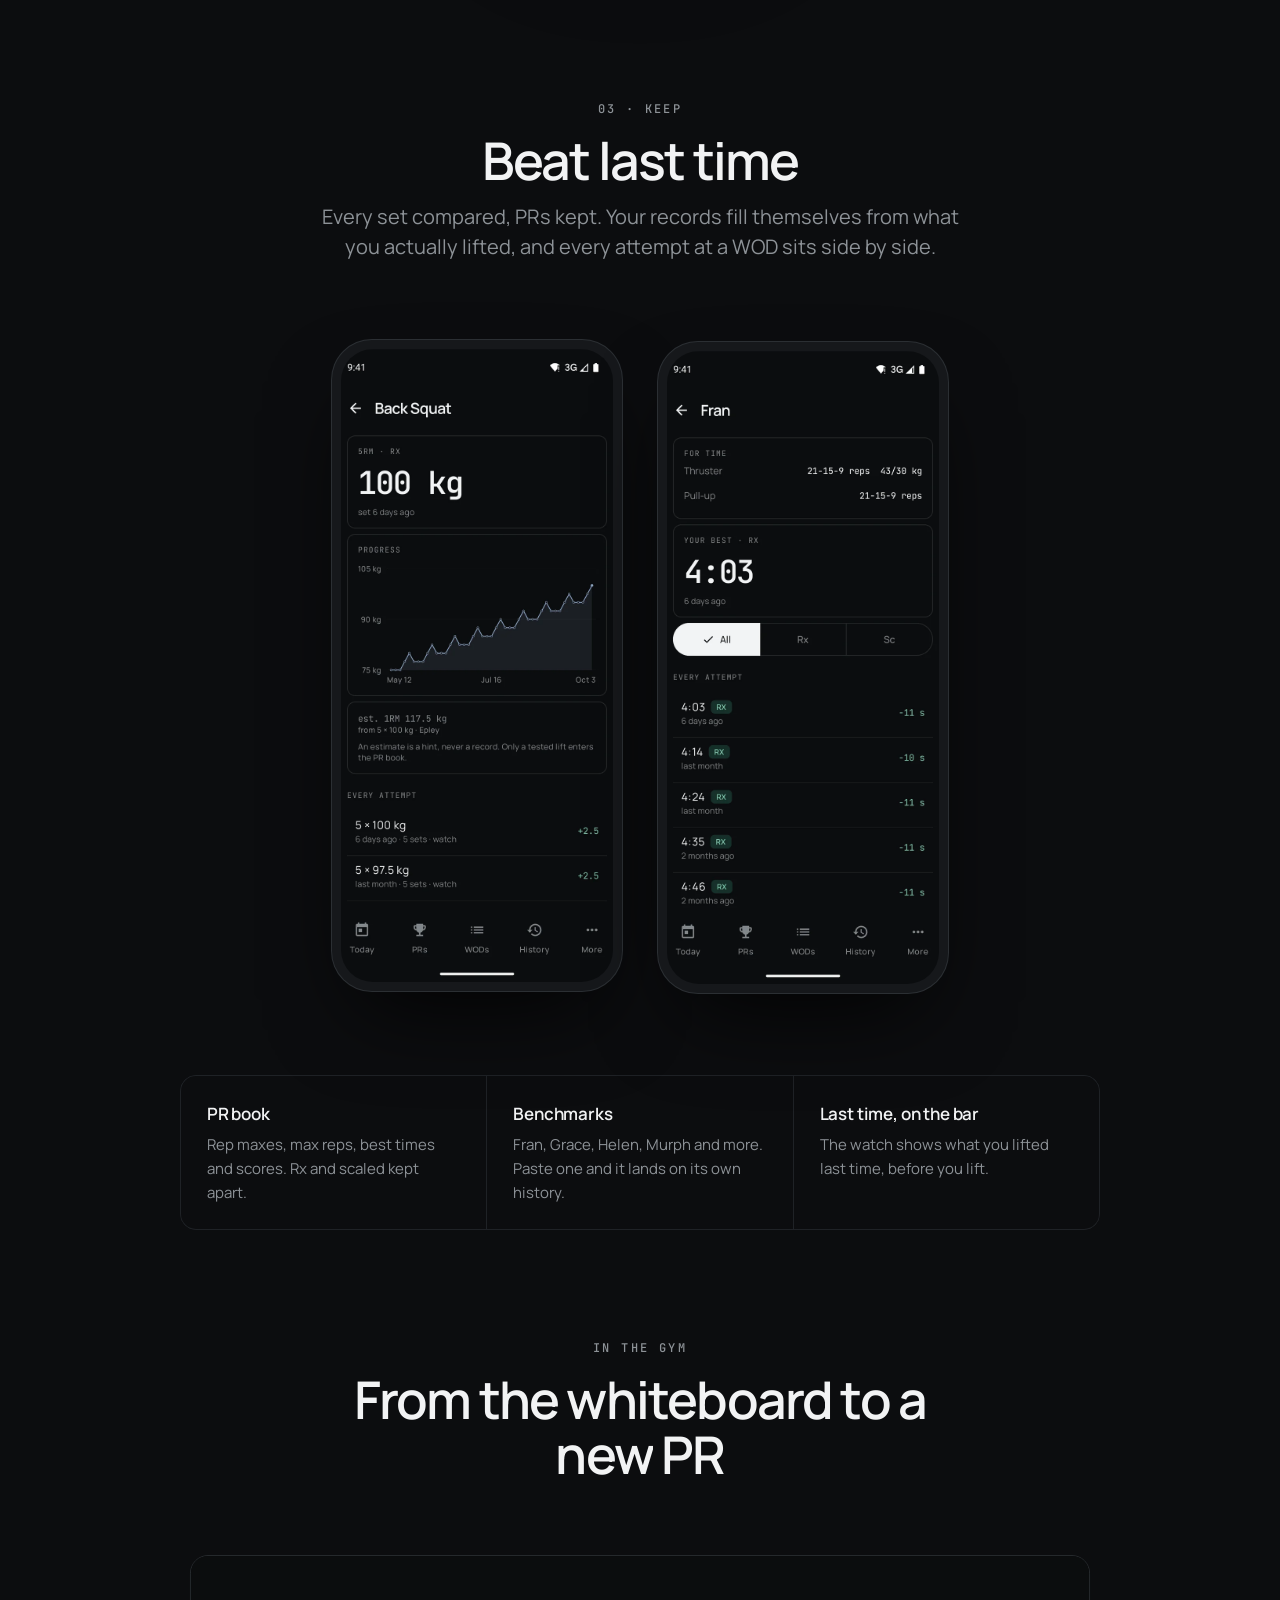
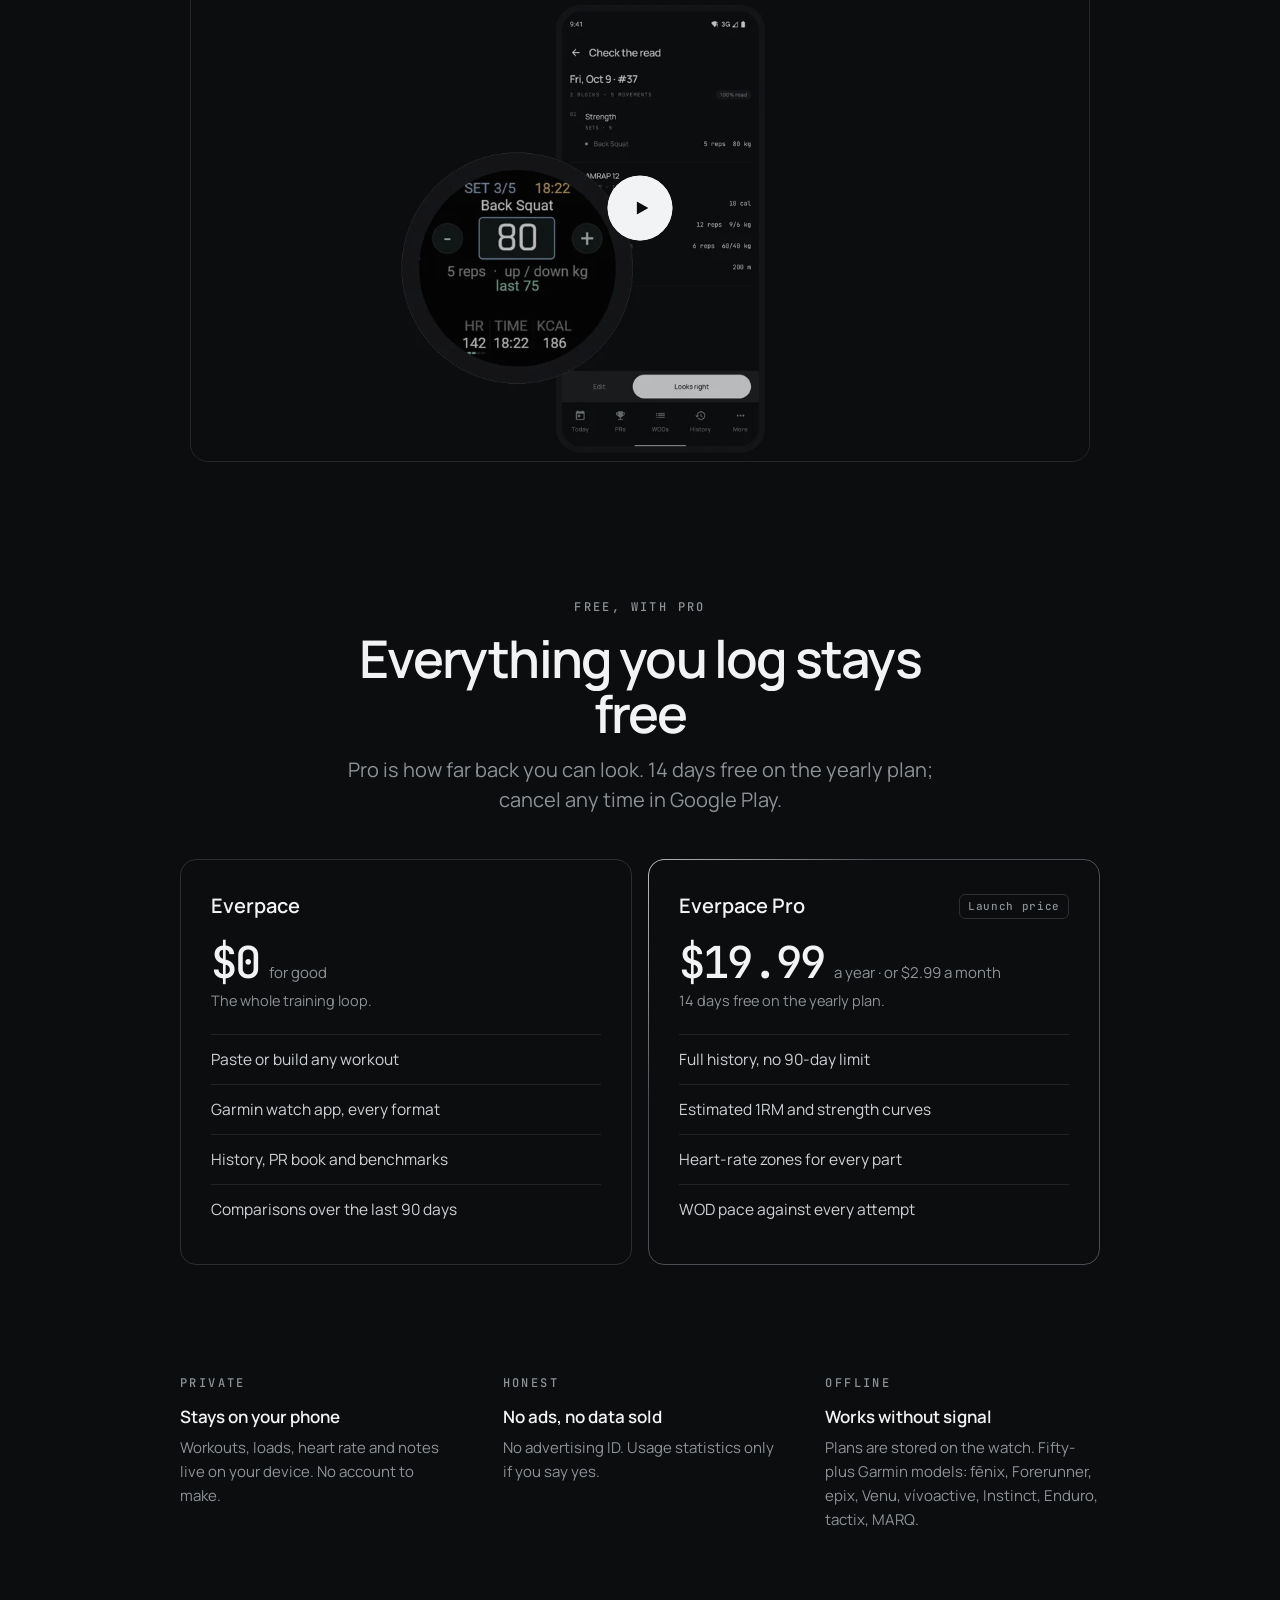
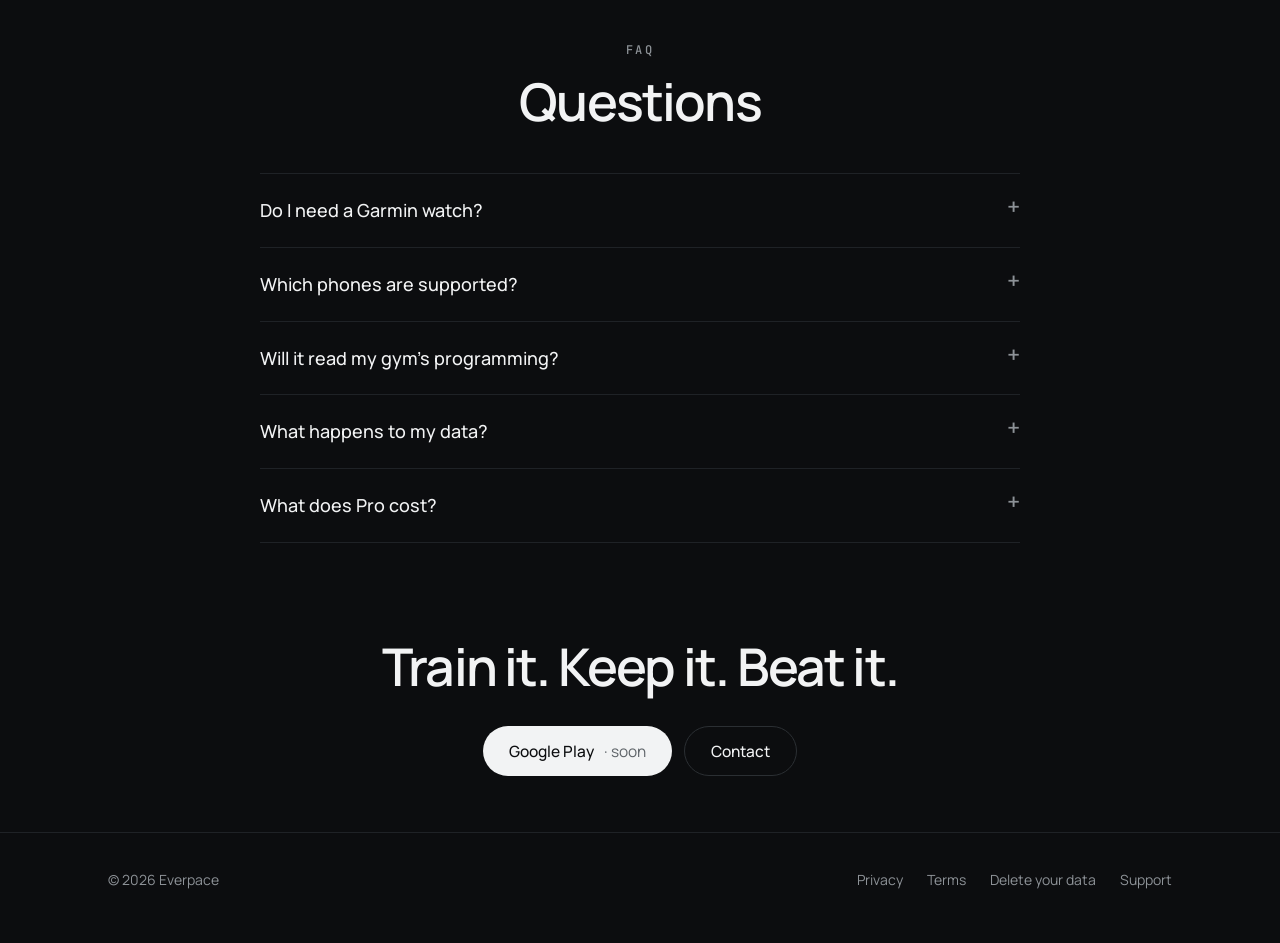
==== commit 897bea95: "[#249] - stronger per-section entrances" ====
--- a/index.html
+++ b/index.html
@@ -11,7 +11,7 @@
 <meta property="og:image" content="assets/img/icon-192.png">
 <link rel="icon" href="assets/img/favicon.png">
 <link rel="preload" href="assets/fonts/manrope_variable.ttf" as="font" type="font/ttf" crossorigin>
-<link rel="stylesheet" href="assets/landing.css?v=6">
+<link rel="stylesheet" href="assets/landing.css?v=7">
 </head>
 <body>
 
@@ -60,11 +60,11 @@
       <p class="sub rv d2">It becomes a plan. Movements, reps, loads and the format are read for you; anything Everpace can't read stays as text, so nothing is lost.</p>
     </div>
     <div class="duo">
-      <div class="card rv">
+      <div class="card rv from-l">
         <div class="cap"><span class="kicker">From your coach</span><span class="badge" id="pct">Reading…</span></div>
         <div class="paste" id="paste-text" aria-label="A workout as a coach writes it"></div>
       </div>
-      <div class="swap rv d1" id="swap">
+      <div class="swap rv from-r d1" id="swap">
         <div class="phone"><img src="assets/img/plan.webp" alt="The plan in Everpace" loading="lazy"><img src="assets/img/read.webp" alt="Everpace's read of the pasted workout" loading="lazy"></div>
       </div>
     </div>
@@ -87,7 +87,7 @@
         <button data-k="board" data-c="Your score the moment you finish: rounds + reps or time.">Score</button>
       </div>
     </div>
-    <div class="watch dial rv d1"><div class="face">
+    <div class="watch dial rv zoom d1"><div class="face">
       <img class="on" data-k="emom" src="assets/img/w-emom.webp" alt="EMOM on the watch">
       <img data-k="set" src="assets/img/w-set.webp" alt="A strength set on the watch" loading="lazy">
       <img data-k="amrap" src="assets/img/w-amrap.webp" alt="AMRAP on the watch" loading="lazy">
@@ -106,13 +106,13 @@
       <p class="sub rv d2">Every set compared, PRs kept. Your records fill themselves from what you actually lifted, and every attempt at a WOD sits side by side.</p>
     </div>
     <div class="pair">
-      <div class="phone rv"><img src="assets/img/squat.webp" alt="Back Squat: 5RM, progress and every attempt" loading="lazy"></div>
-      <div class="phone rv d2"><img src="assets/img/fran.webp" alt="Fran: best time and every attempt" loading="lazy"></div>
+      <div class="phone rv rise"><img src="assets/img/squat.webp" alt="Back Squat: 5RM, progress and every attempt" loading="lazy"></div>
+      <div class="phone rv rise d2"><img src="assets/img/fran.webp" alt="Fran: best time and every attempt" loading="lazy"></div>
     </div>
-    <div class="notes">
-      <div class="rv"><h3>PR book</h3><p>Rep maxes, max reps, best times and scores. Rx and scaled kept apart.</p></div>
-      <div class="rv d1"><h3>Benchmarks</h3><p>Fran, Grace, Helen, Murph and more. Paste one and it lands on its own history.</p></div>
-      <div class="rv d2"><h3>Last time, on the bar</h3><p>The watch shows what you lifted last time, before you lift.</p></div>
+    <div class="notes rv stagger">
+      <div><h3>PR book</h3><p>Rep maxes, max reps, best times and scores. Rx and scaled kept apart.</p></div>
+      <div><h3>Benchmarks</h3><p>Fran, Grace, Helen, Murph and more. Paste one and it lands on its own history.</p></div>
+      <div><h3>Last time, on the bar</h3><p>The watch shows what you lifted last time, before you lift.</p></div>
     </div>
   </div>
 </section>
@@ -138,13 +138,13 @@
       <p class="sub rv d2">Pro is how far back you can look. 14 days free on the yearly plan; cancel any time in Google Play.</p>
     </div>
     <div class="plans">
-      <div class="plan rv">
+      <div class="plan rv from-l">
         <div class="top"><h3>Everpace</h3></div>
         <div class="price"><b>$0</b><span>for good</span></div>
         <p class="small">The whole training loop.</p>
         <ul><li>Paste or build any workout</li><li>Garmin watch app, every format</li><li>History, PR book and benchmarks</li><li>Comparisons over the last 90 days</li></ul>
       </div>
-      <div class="plan pro rv d1">
+      <div class="plan pro rv from-r d1">
         <div class="top"><h3>Everpace Pro</h3><span class="badge">Launch price</span></div>
         <div class="price"><b>$19.99</b><span>a year · or $2.99 a month</span></div>
         <p class="small">14 days free on the yearly plan.</p>
@@ -156,10 +156,10 @@
 
 <section class="chapter">
   <div class="wrap">
-    <div class="trio">
-      <div class="rv"><div class="kicker">Private</div><h3 style="margin-top:14px">Stays on your phone</h3><p>Workouts, loads, heart rate and notes live on your device. No account to make.</p></div>
-      <div class="rv d1"><div class="kicker">Honest</div><h3 style="margin-top:14px">No ads, no data sold</h3><p>No advertising ID. Usage statistics only if you say yes.</p></div>
-      <div class="rv d2"><div class="kicker">Offline</div><h3 style="margin-top:14px">Works without signal</h3><p>Plans are stored on the watch. Fifty-plus Garmin models: fēnix, Forerunner, epix, Venu, vívoactive, Instinct, Enduro, tactix, MARQ.</p></div>
+    <div class="trio rv stagger">
+      <div><div class="kicker">Private</div><h3 style="margin-top:14px">Stays on your phone</h3><p>Workouts, loads, heart rate and notes live on your device. No account to make.</p></div>
+      <div><div class="kicker">Honest</div><h3 style="margin-top:14px">No ads, no data sold</h3><p>No advertising ID. Usage statistics only if you say yes.</p></div>
+      <div><div class="kicker">Offline</div><h3 style="margin-top:14px">Works without signal</h3><p>Plans are stored on the watch. Fifty-plus Garmin models: fēnix, Forerunner, epix, Venu, vívoactive, Instinct, Enduro, tactix, MARQ.</p></div>
     </div>
   </div>
 </section>
@@ -167,7 +167,7 @@
 <section id="faq" class="chapter">
   <div class="wrap">
     <div class="head"><div class="kicker rv">FAQ</div><h2 class="rv d1">Questions</h2></div>
-    <div class="faq rv">
+    <div class="faq rv stagger">
       <details><summary>Do I need a Garmin watch?</summary><p>No. You can log every workout on the phone; records, history and comparisons work the same. The watch makes it hands free.</p></details>
       <details><summary>Which phones are supported?</summary><p>Android, from Google Play. An iPhone version is in testing and follows.</p></details>
       <details><summary>Will it read my gym's programming?</summary><p>If you can copy it as text, Everpace can read it: group chats, gym apps, websites or your own notes. Lines it can't read stay as text and can be fixed in two taps.</p></details>
@@ -193,6 +193,6 @@
   </div>
 </footer>
 
-<script src="assets/landing.js?v=6" defer></script>
+<script src="assets/landing.js?v=7" defer></script>
 </body>
 </html>
--- a/assets/landing.css
+++ b/assets/landing.css
@@ -175,14 +175,22 @@
 /* motion */
 @property --a { syntax: "<angle>"; initial-value: 0deg; inherits: false; }
 :root { interpolate-size: allow-keywords; }
-.rv { opacity: 0; transform: translateY(18px); transition: opacity .8s var(--ease), transform .8s var(--ease), letter-spacing 1.2s var(--ease); }
-.rv.in { opacity: 1; transform: none; }
+.rv { opacity: 0; transform: translateY(36px); filter: blur(6px); transition: opacity 1s var(--ease), transform 1.1s var(--ease), filter 1s var(--ease), letter-spacing 1.2s var(--ease); }
+.rv.in { opacity: 1; transform: none; filter: none; }
+.rv.from-l { transform: translateX(-80px); }
+.rv.from-r { transform: translateX(80px) rotate(3deg); }
+.rv.zoom { transform: scale(.8) rotate(-24deg); transition-duration: 1s, 1.4s, 1s; }
+.rv.rise { transform: perspective(1200px) translateY(140px) rotateX(22deg); transform-origin: 50% 100%; transition-duration: 1s, 1.4s, 1s; }
+.rv.from-l.in, .rv.from-r.in, .rv.zoom.in, .rv.rise.in { transform: none; }
+.rv.stagger { opacity: 1; transform: none; filter: none; }
+.stagger > * { opacity: 0; transform: translateY(28px); transition: opacity .8s var(--ease), transform 1s var(--ease); transition-delay: calc(var(--i, 0) * 110ms + 100ms); }
+.stagger.in > * { opacity: 1; transform: none; }
 .rv.d1 { transition-delay: .08s; } .rv.d2 { transition-delay: .16s; } .rv.d3 { transition-delay: .24s; }
 .kicker.rv { letter-spacing: .5em; }
 .kicker.rv.in { letter-spacing: .2em; }
 
 /* headlines rise word by word from a mask */
-.split { opacity: 1; transform: none; }
+.split { opacity: 1; transform: none; filter: none; }
 .split .w { display: inline-block; overflow: hidden; vertical-align: top; padding-bottom: .1em; margin-bottom: -.1em; }
 .split .w > span { display: inline-block; transform: translateY(108%); transition: transform 1s var(--ease) calc(var(--i) * 60ms + 80ms); }
 .split.in .w > span { transform: none; }
@@ -190,7 +198,7 @@
 /* hero: devices focus in one by one, then drift at their own depth */
 .hero { position: relative; isolation: isolate; }
 .hero::before { content: ""; position: absolute; inset: 0; z-index: -1; pointer-events: none; background: radial-gradient(640px circle at var(--mx, 50%) var(--my, 20%), rgba(255, 255, 255, .05), transparent 62%); transition: background .2s; }
-.scene.rv { opacity: 1; transform: none; }
+.scene.rv { opacity: 1; transform: none; filter: none; }
 .scene > .phone, .scene > .watch { opacity: 0; scale: .94; filter: blur(12px); transition: opacity 1.1s var(--ease), scale 1.3s var(--ease), filter 1.1s var(--ease); }
 .scene > .phone { transition-delay: .3s; translate: 0 calc(var(--p, 0) * -40px); }
 .scene > .phone.b { transition-delay: .5s; translate: 0 calc(var(--p, 0) * -100px); }
@@ -257,7 +265,7 @@
 
 @media (prefers-reduced-motion: reduce) {
   html { scroll-behavior: auto; }
-  .rv, .split .w > span, .scene > *, .phone > img:first-child, .dial img { opacity: 1 !important; transform: none !important; transition: none !important; filter: none !important; scale: 1 !important; translate: none !important; clip-path: none !important; }
+  .rv, .stagger > *, .split .w > span, .scene > *, .phone > img:first-child, .dial img { opacity: 1 !important; transform: none !important; transition: none !important; filter: none !important; scale: 1 !important; translate: none !important; clip-path: none !important; }
   .dial img:not(.on) { opacity: 0 !important; }
   .paste .caret, .plan.pro::before, .film .play::after, .swap .phone::after { animation: none; }
   .tick { display: none; }
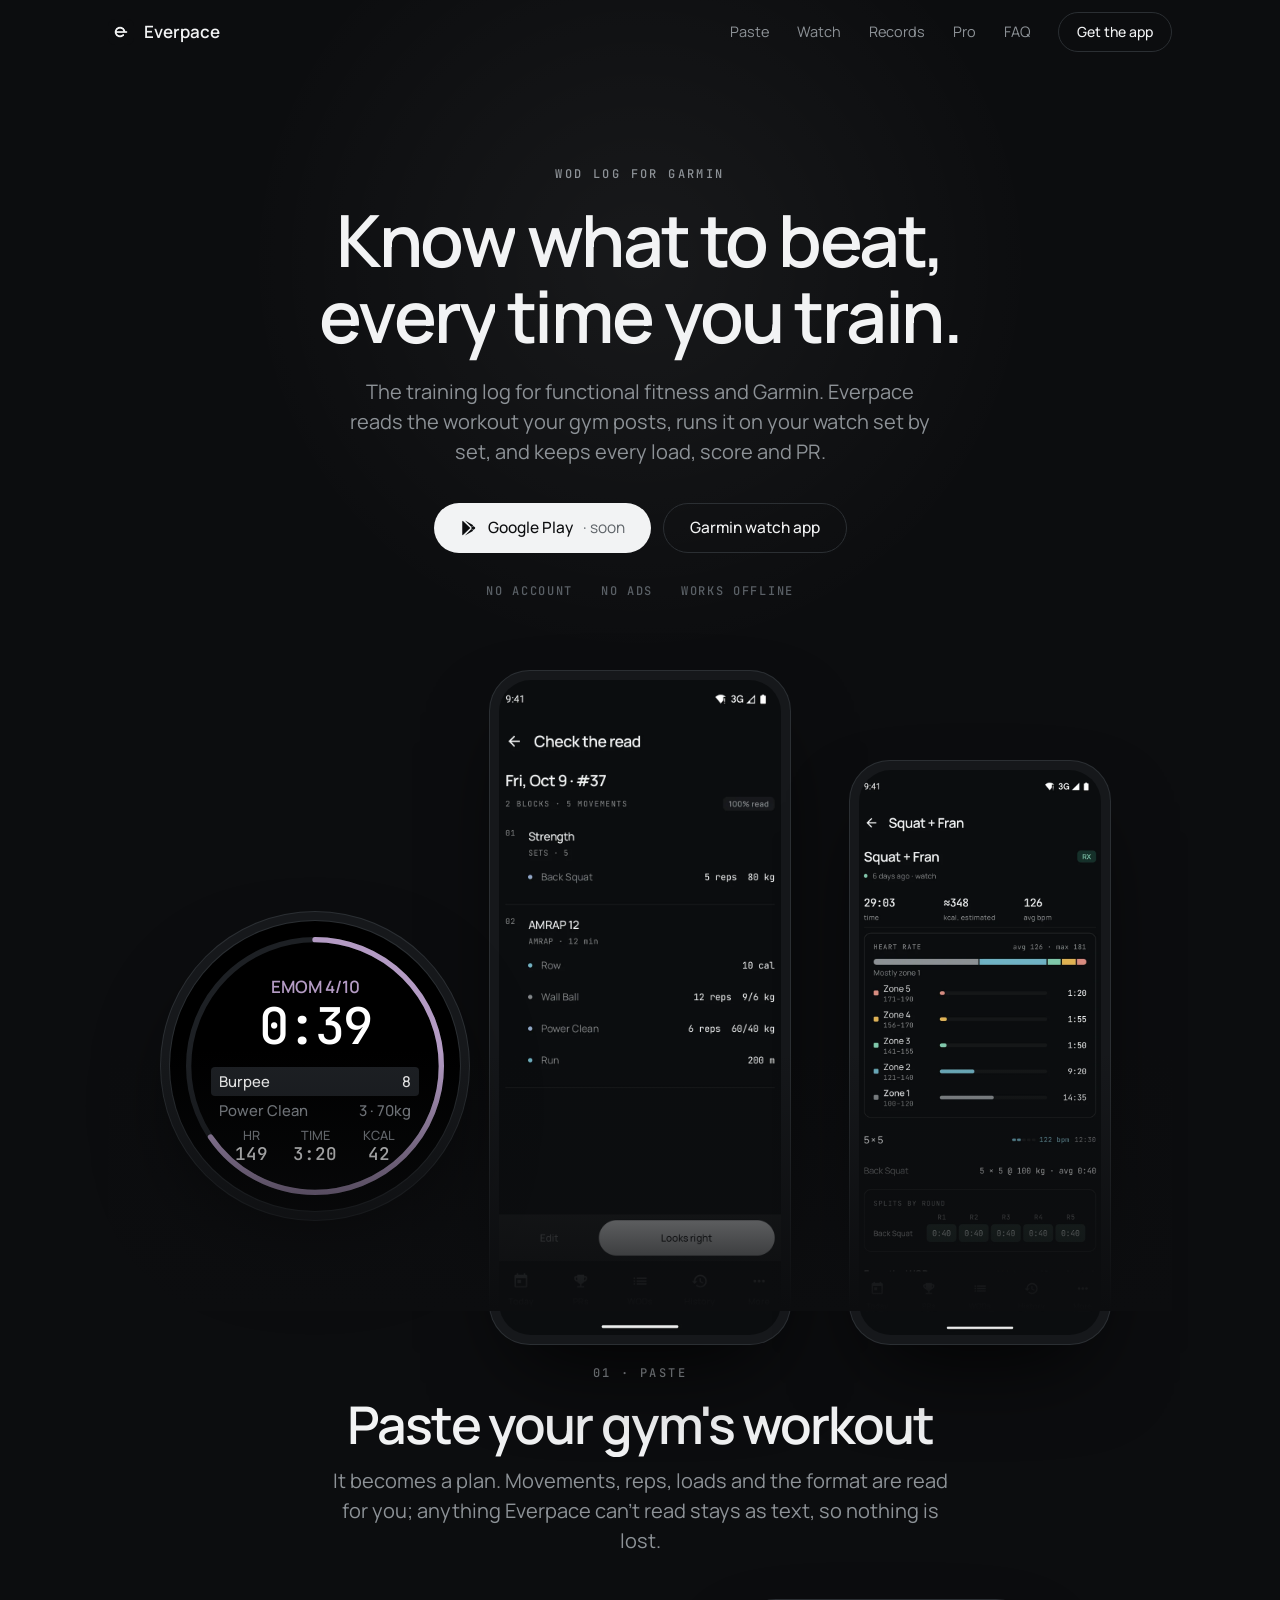
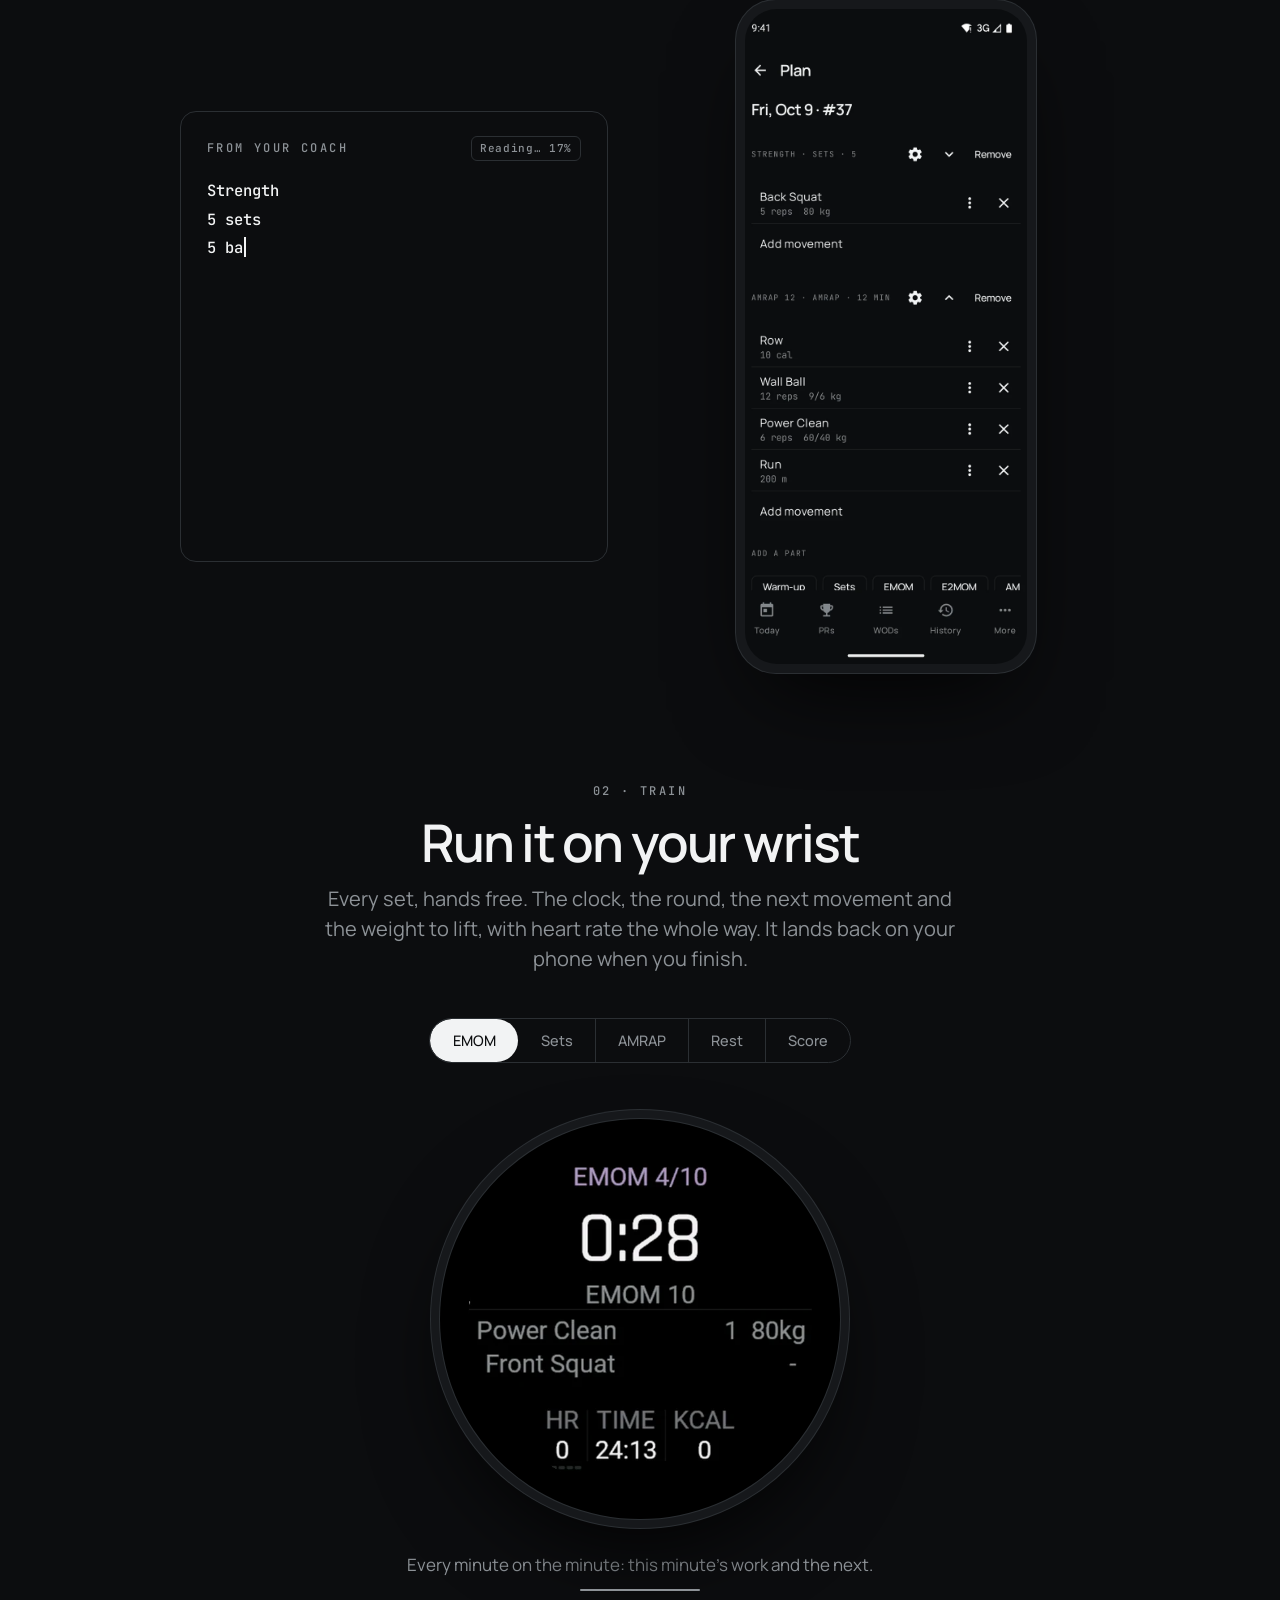
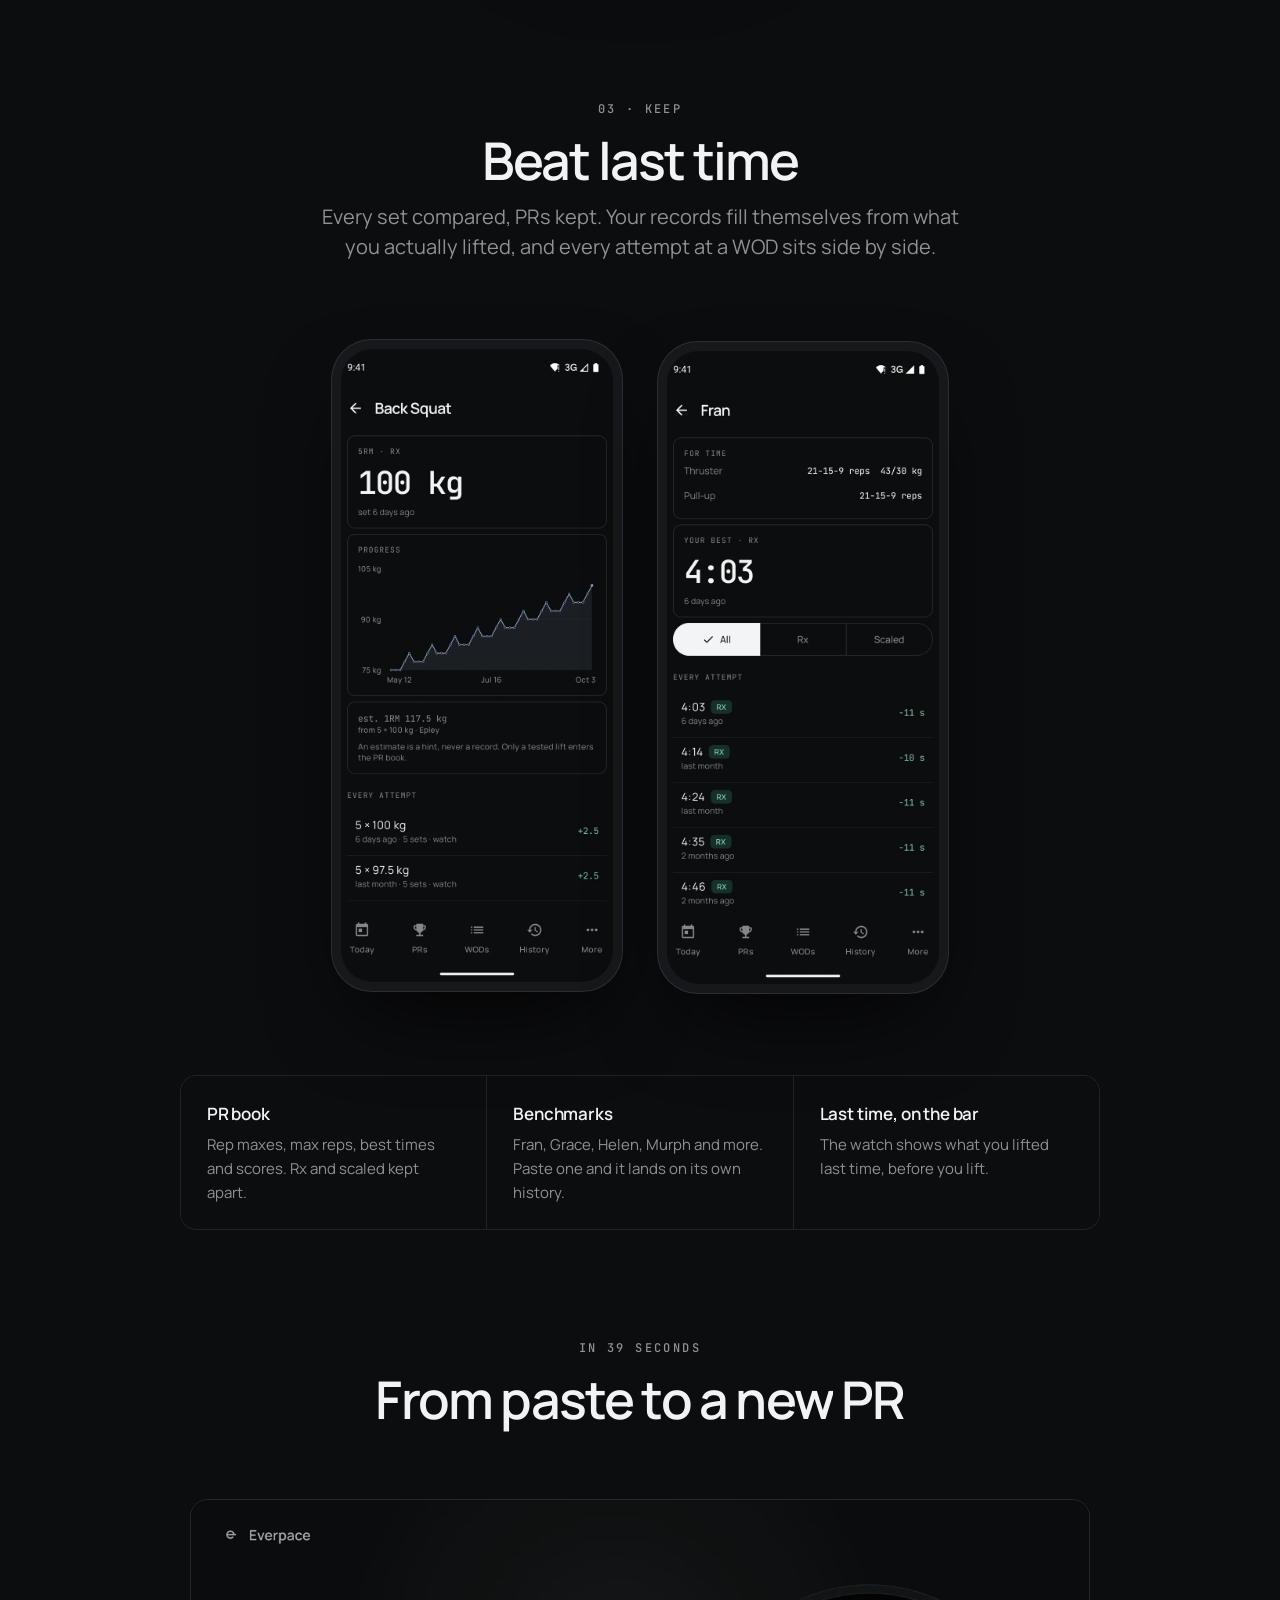
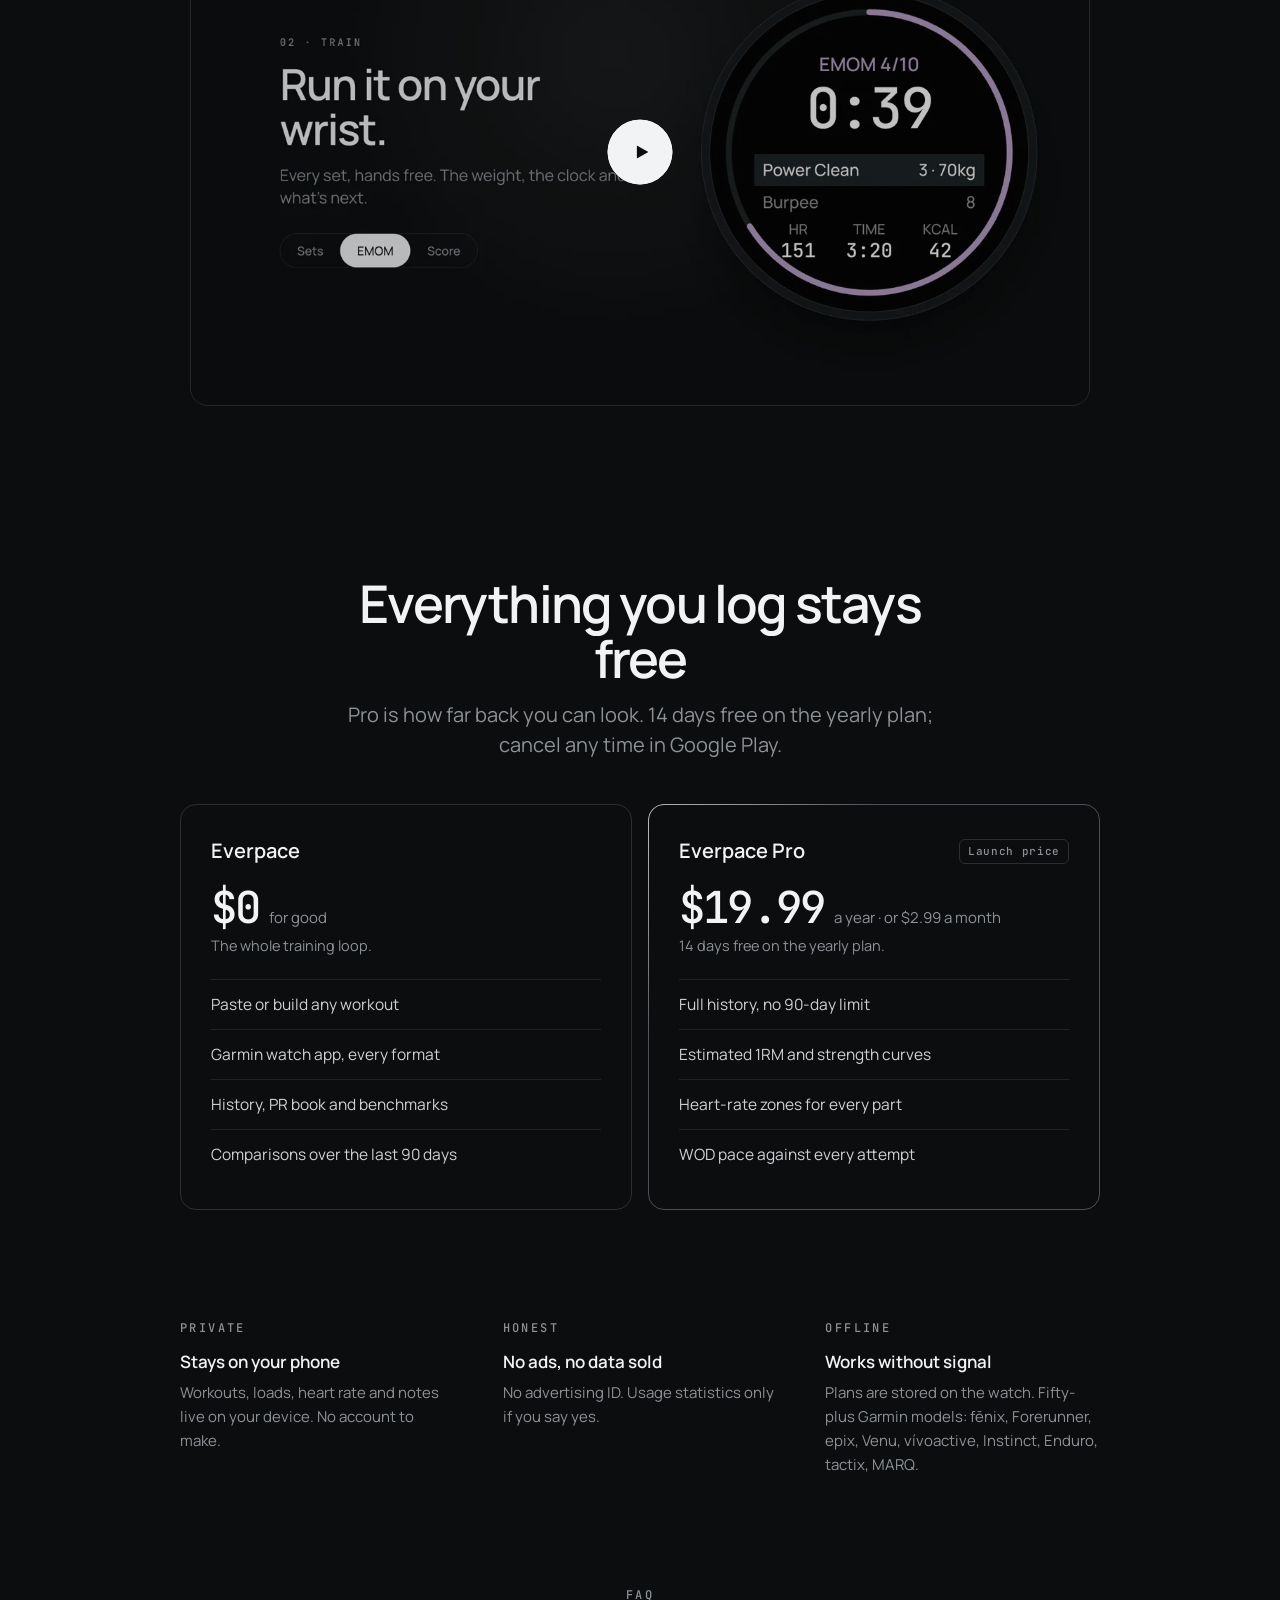
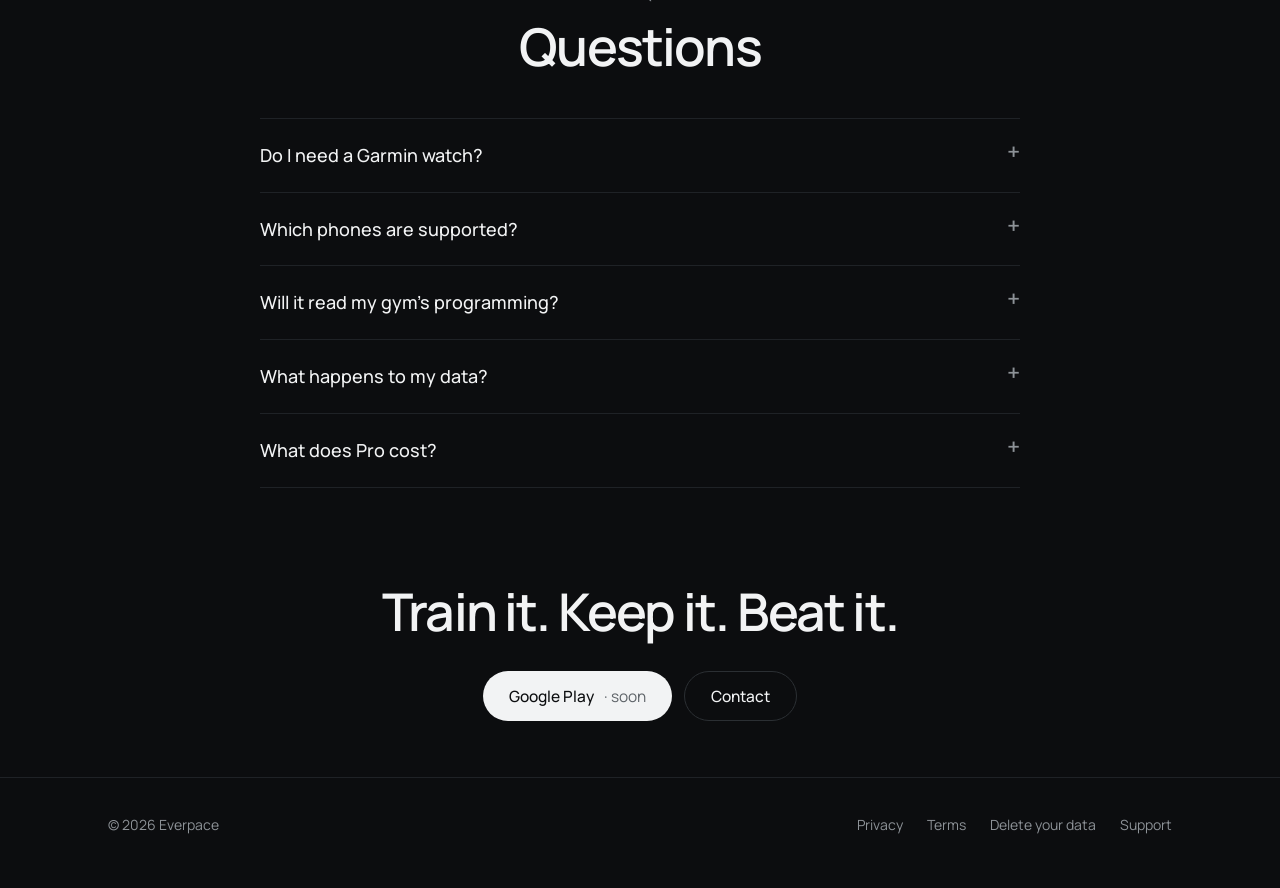
==== commit 90b1bf61: "[#249] - new promo film in the page design, Fran with Scaled" ====
--- a/index.html
+++ b/index.html
@@ -11,7 +11,7 @@
 <meta property="og:image" content="assets/img/icon-192.png">
 <link rel="icon" href="assets/img/favicon.png">
 <link rel="preload" href="assets/fonts/manrope_variable.ttf" as="font" type="font/ttf" crossorigin>
-<link rel="stylesheet" href="assets/landing.css?v=7">
+<link rel="stylesheet" href="assets/landing.css?v=8">
 </head>
 <body>
 
@@ -120,11 +120,11 @@
 <section id="film" class="chapter">
   <div class="wrap">
     <div class="head">
-      <div class="kicker rv">In the gym</div>
-      <h2 class="rv d1">From the whiteboard to a new PR</h2>
+      <div class="kicker rv">In 39 seconds</div>
+      <h2 class="rv d1">From paste to a new PR</h2>
     </div>
     <div class="film rv" id="player">
-      <video id="video" src="assets/video/everpace-promo.mp4" poster="assets/img/promo-poster.webp" preload="none" playsinline></video>
+      <video id="video" src="assets/video/everpace-promo.mp4?v=8" poster="assets/img/promo-poster.webp?v=8" preload="none" playsinline></video>
       <div class="cover" id="cover"><div class="play"><svg viewBox="0 0 24 24"><path d="M6 4l14 8-14 8z"/></svg></div></div>
     </div>
   </div>
@@ -193,6 +193,6 @@
   </div>
 </footer>
 
-<script src="assets/landing.js?v=7" defer></script>
+<script src="assets/landing.js?v=8" defer></script>
 </body>
 </html>
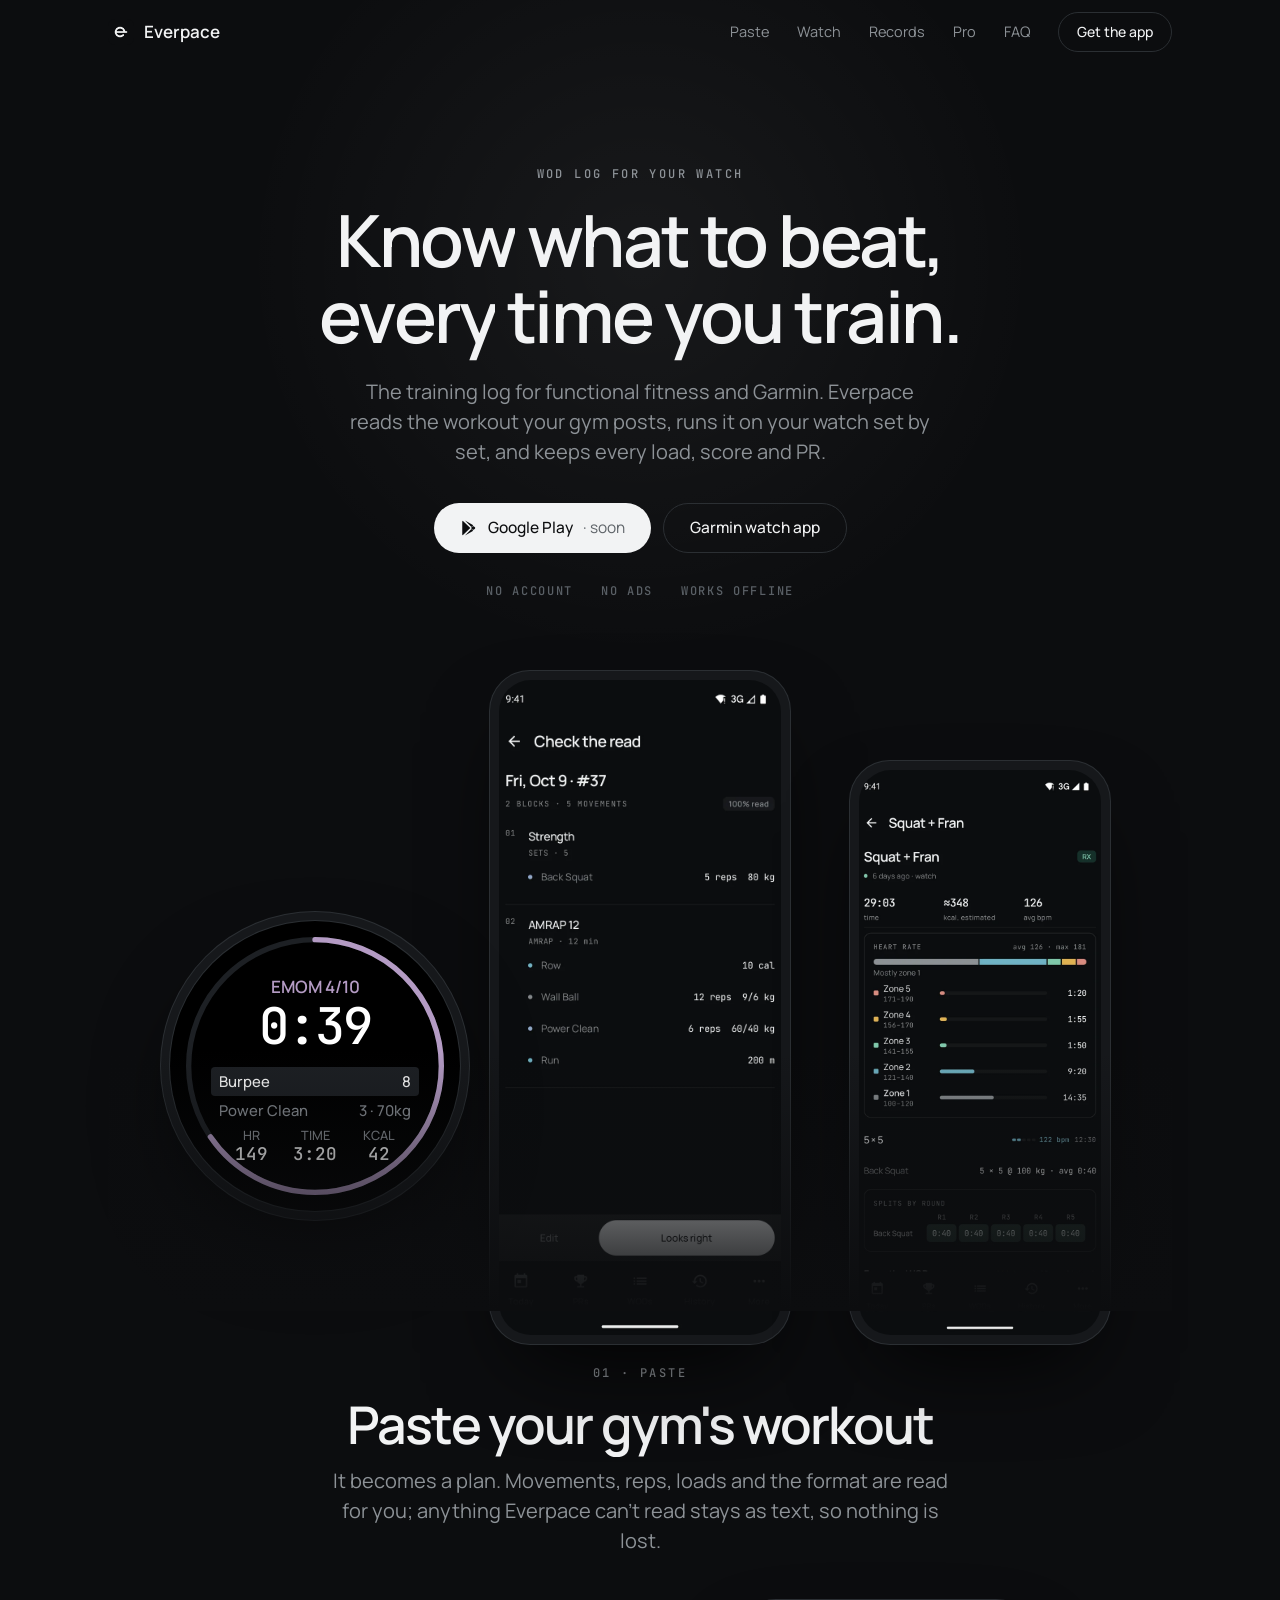
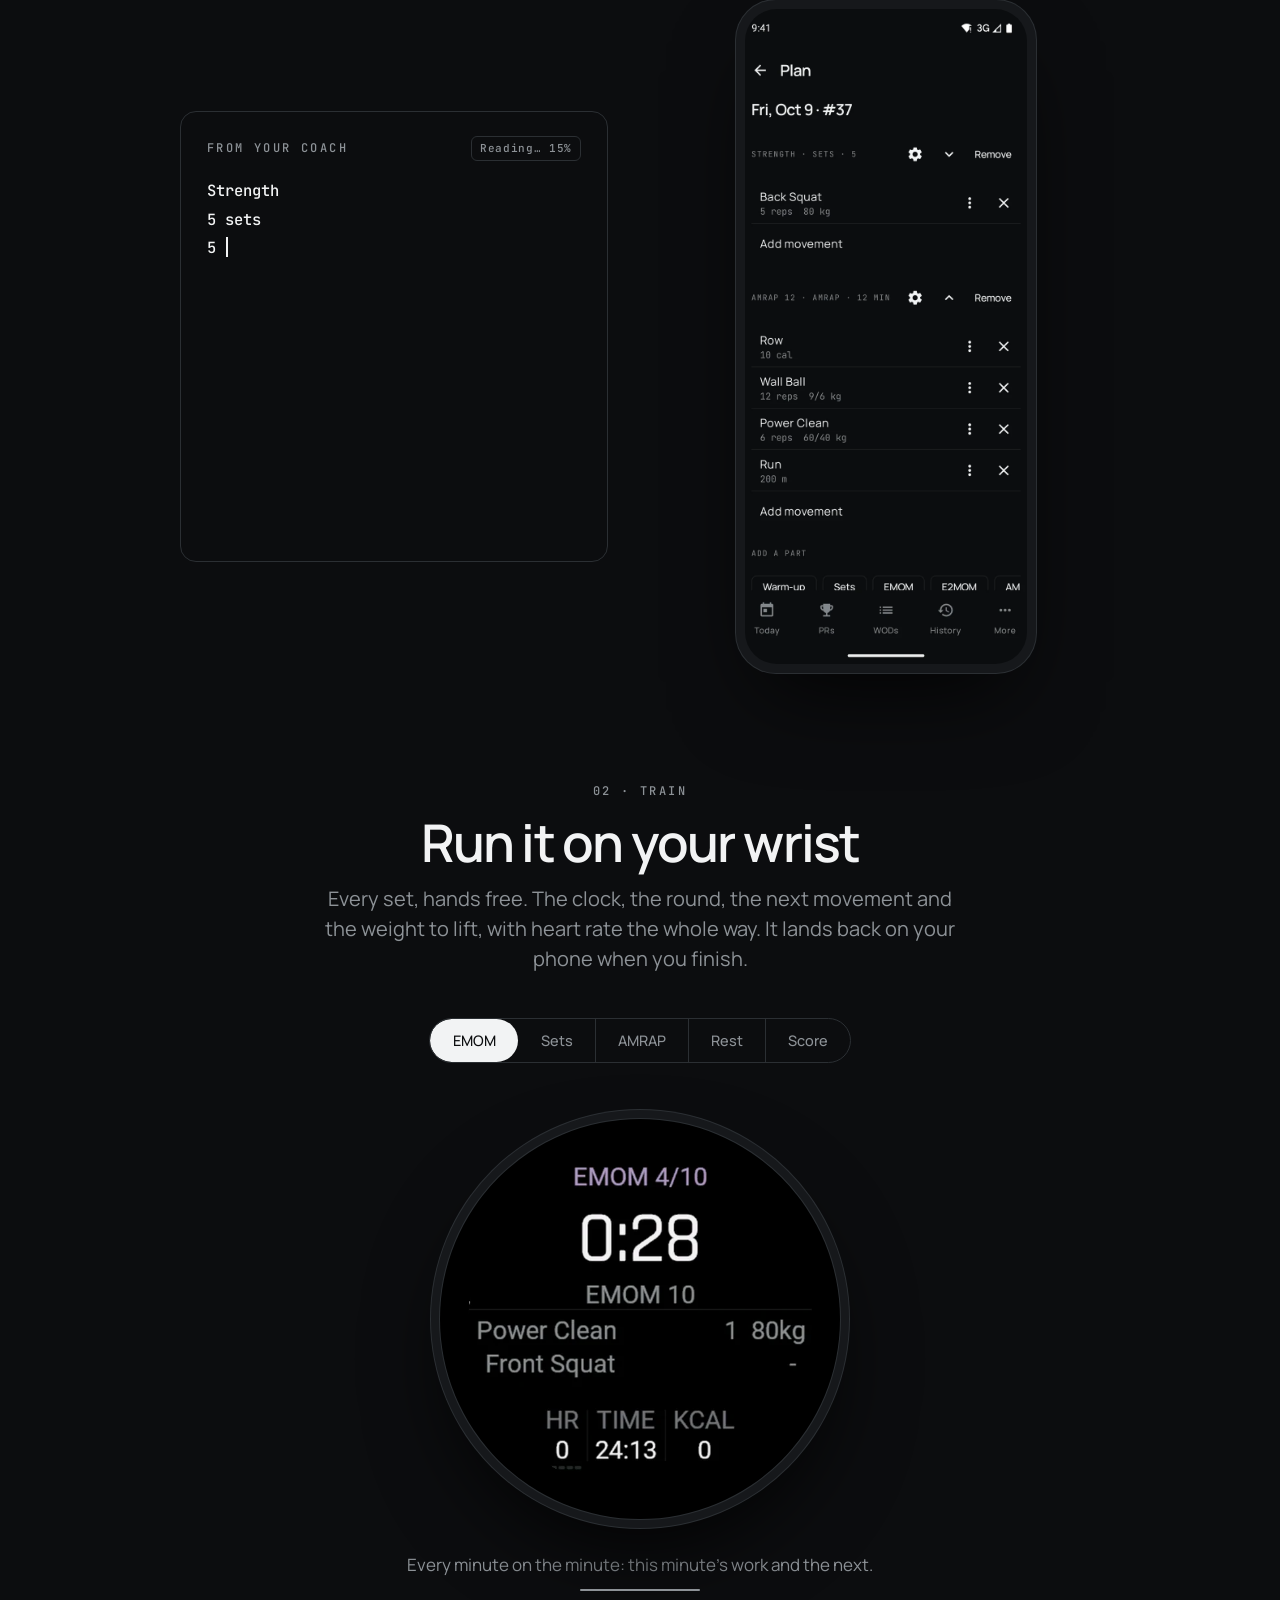
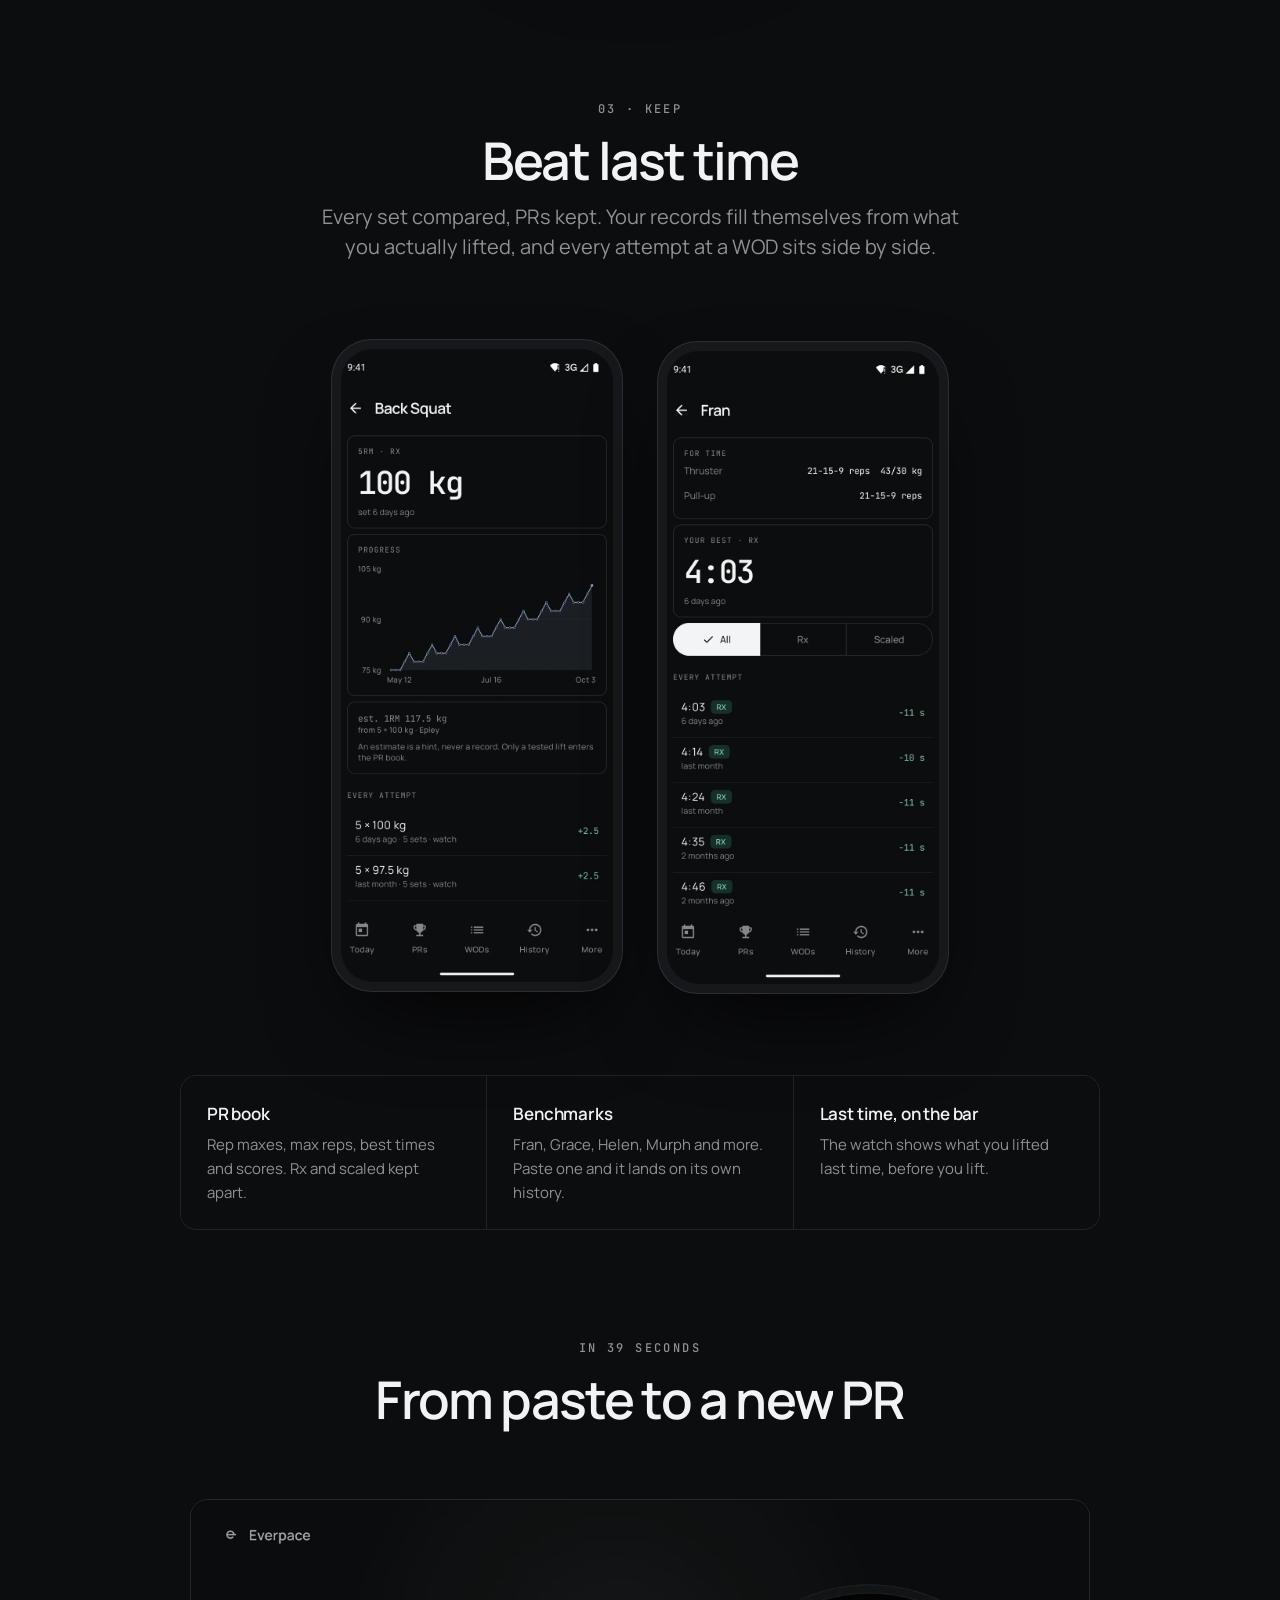
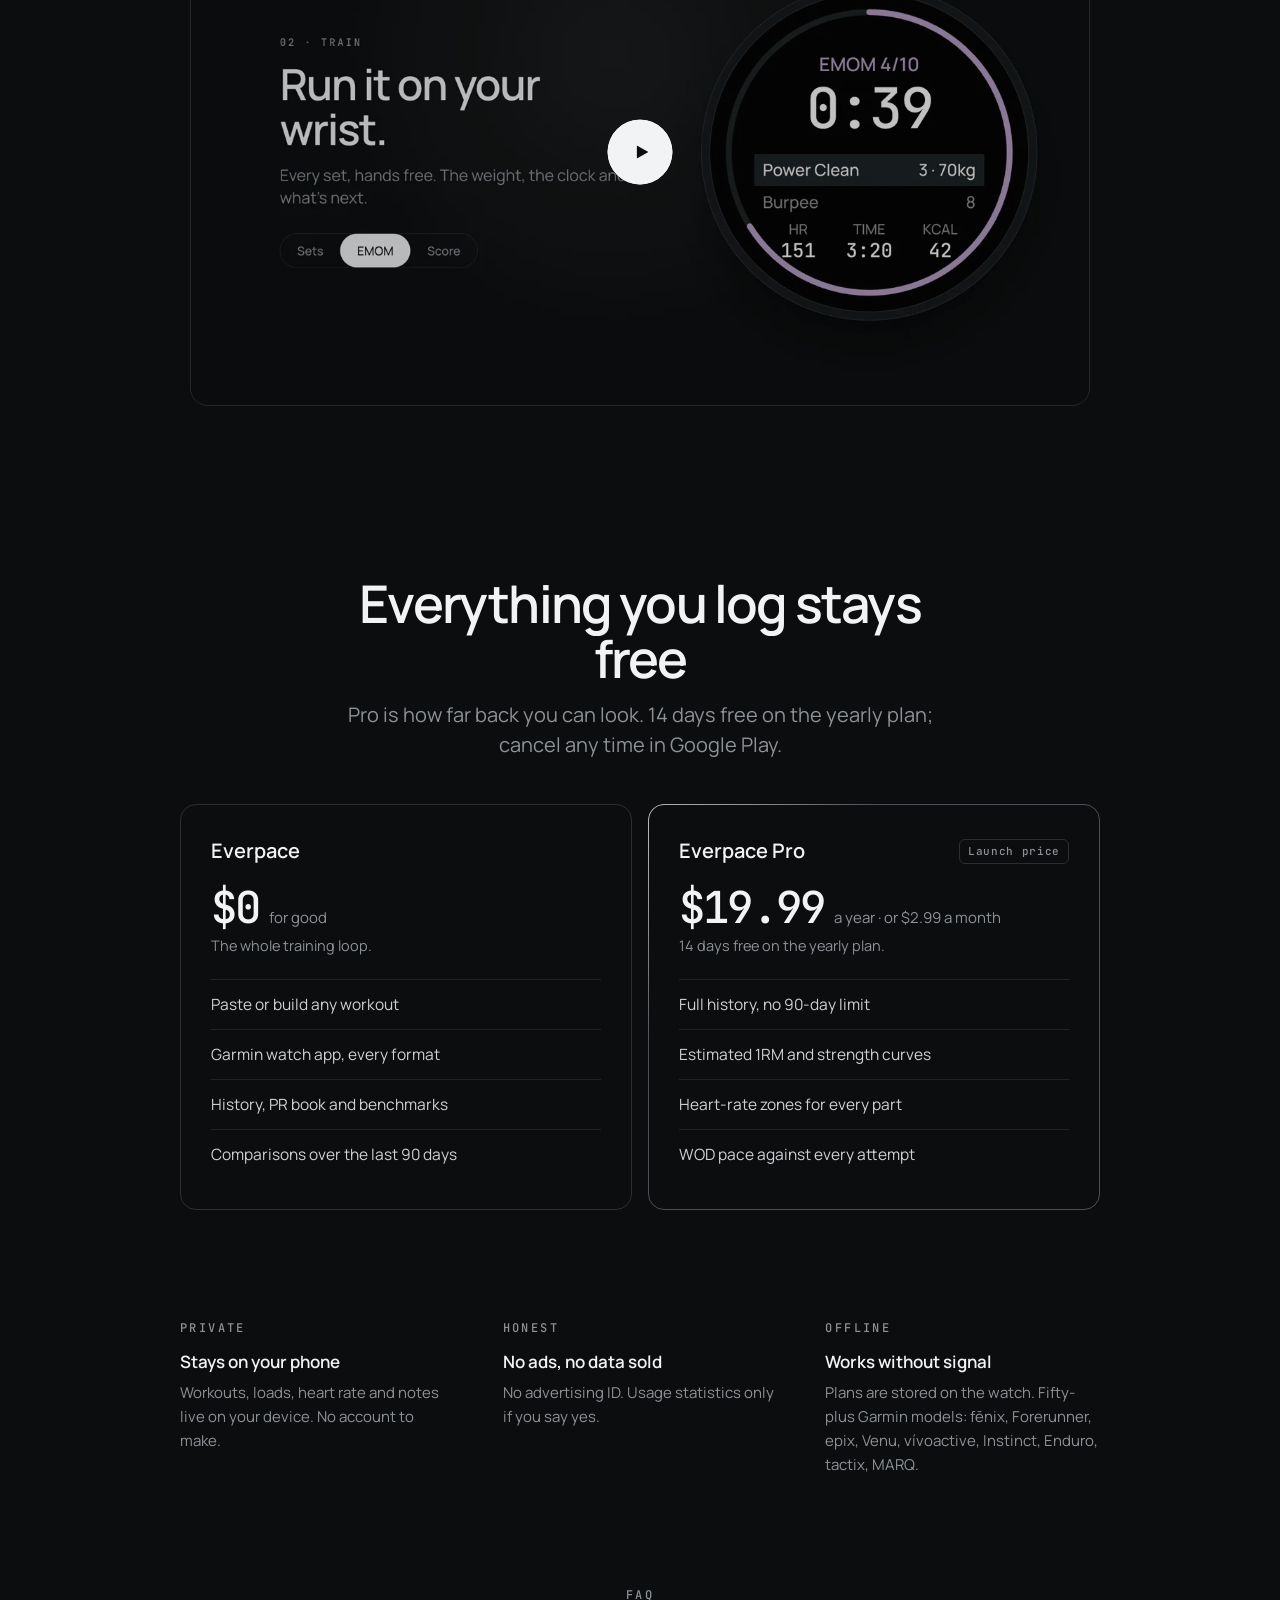
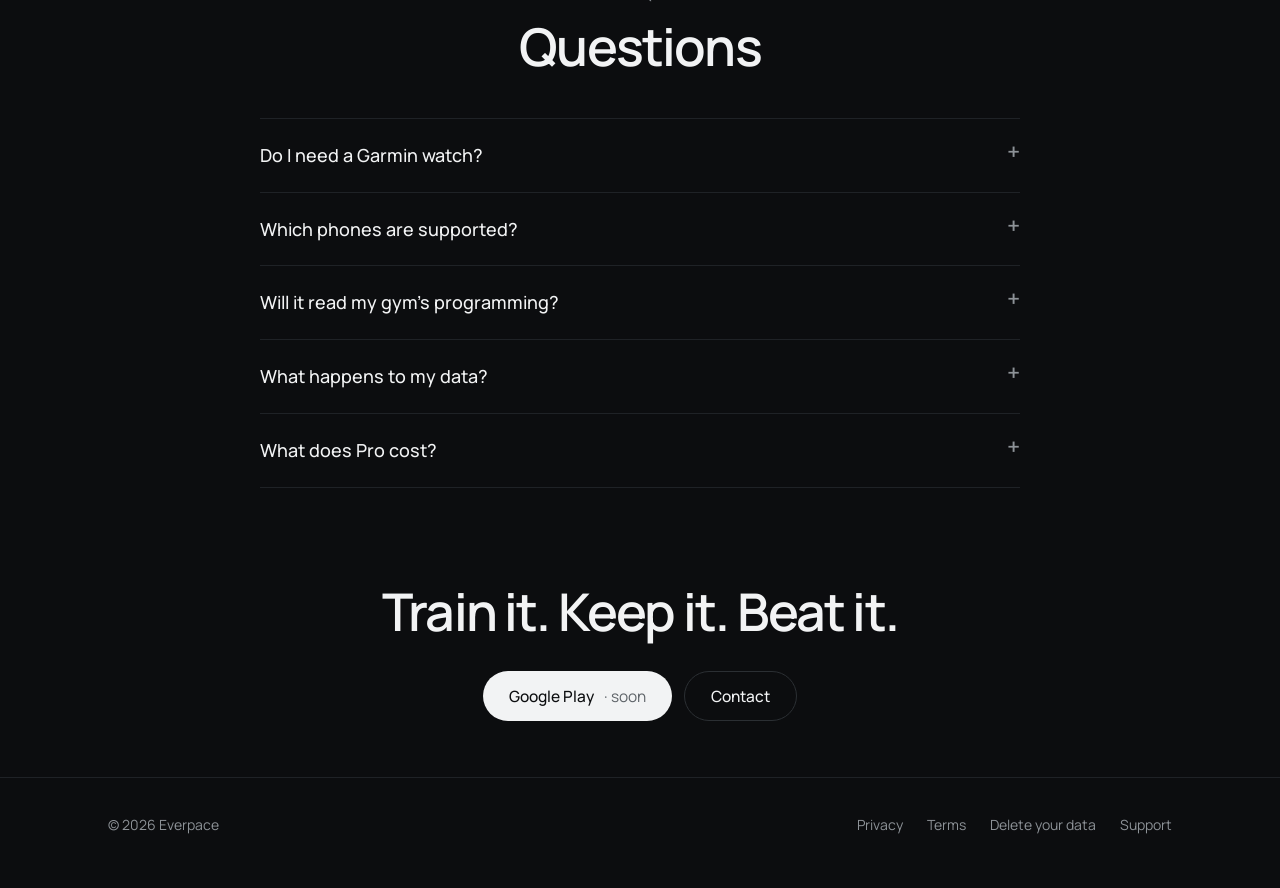
==== commit 9d147bce: "[#249] - WOD log for your watch" ====
--- a/index.html
+++ b/index.html
@@ -11,7 +11,7 @@
 <meta property="og:image" content="assets/img/icon-192.png">
 <link rel="icon" href="assets/img/favicon.png">
 <link rel="preload" href="assets/fonts/manrope_variable.ttf" as="font" type="font/ttf" crossorigin>
-<link rel="stylesheet" href="assets/landing.css?v=8">
+<link rel="stylesheet" href="assets/landing.css?v=9">
 </head>
 <body>
 
@@ -27,7 +27,7 @@
 
 <section class="hero center">
   <div class="wrap">
-    <div class="kicker rv">WOD log for Garmin</div>
+    <div class="kicker rv">WOD log for your watch</div>
     <h1 class="rv d1">Know what to beat,<br>every time you train.</h1>
     <p class="sub rv d2">The training log for functional fitness and Garmin. Everpace reads the workout your gym posts, runs it on your watch set by set, and keeps every load, score and PR.</p>
     <div class="ctas rv d3" id="get">
@@ -124,7 +124,7 @@
       <h2 class="rv d1">From paste to a new PR</h2>
     </div>
     <div class="film rv" id="player">
-      <video id="video" src="assets/video/everpace-promo.mp4?v=8" poster="assets/img/promo-poster.webp?v=8" preload="none" playsinline></video>
+      <video id="video" src="assets/video/everpace-promo.mp4?v=9" poster="assets/img/promo-poster.webp?v=9" preload="none" playsinline></video>
       <div class="cover" id="cover"><div class="play"><svg viewBox="0 0 24 24"><path d="M6 4l14 8-14 8z"/></svg></div></div>
     </div>
   </div>
@@ -193,6 +193,6 @@
   </div>
 </footer>
 
-<script src="assets/landing.js?v=8" defer></script>
+<script src="assets/landing.js?v=9" defer></script>
 </body>
 </html>
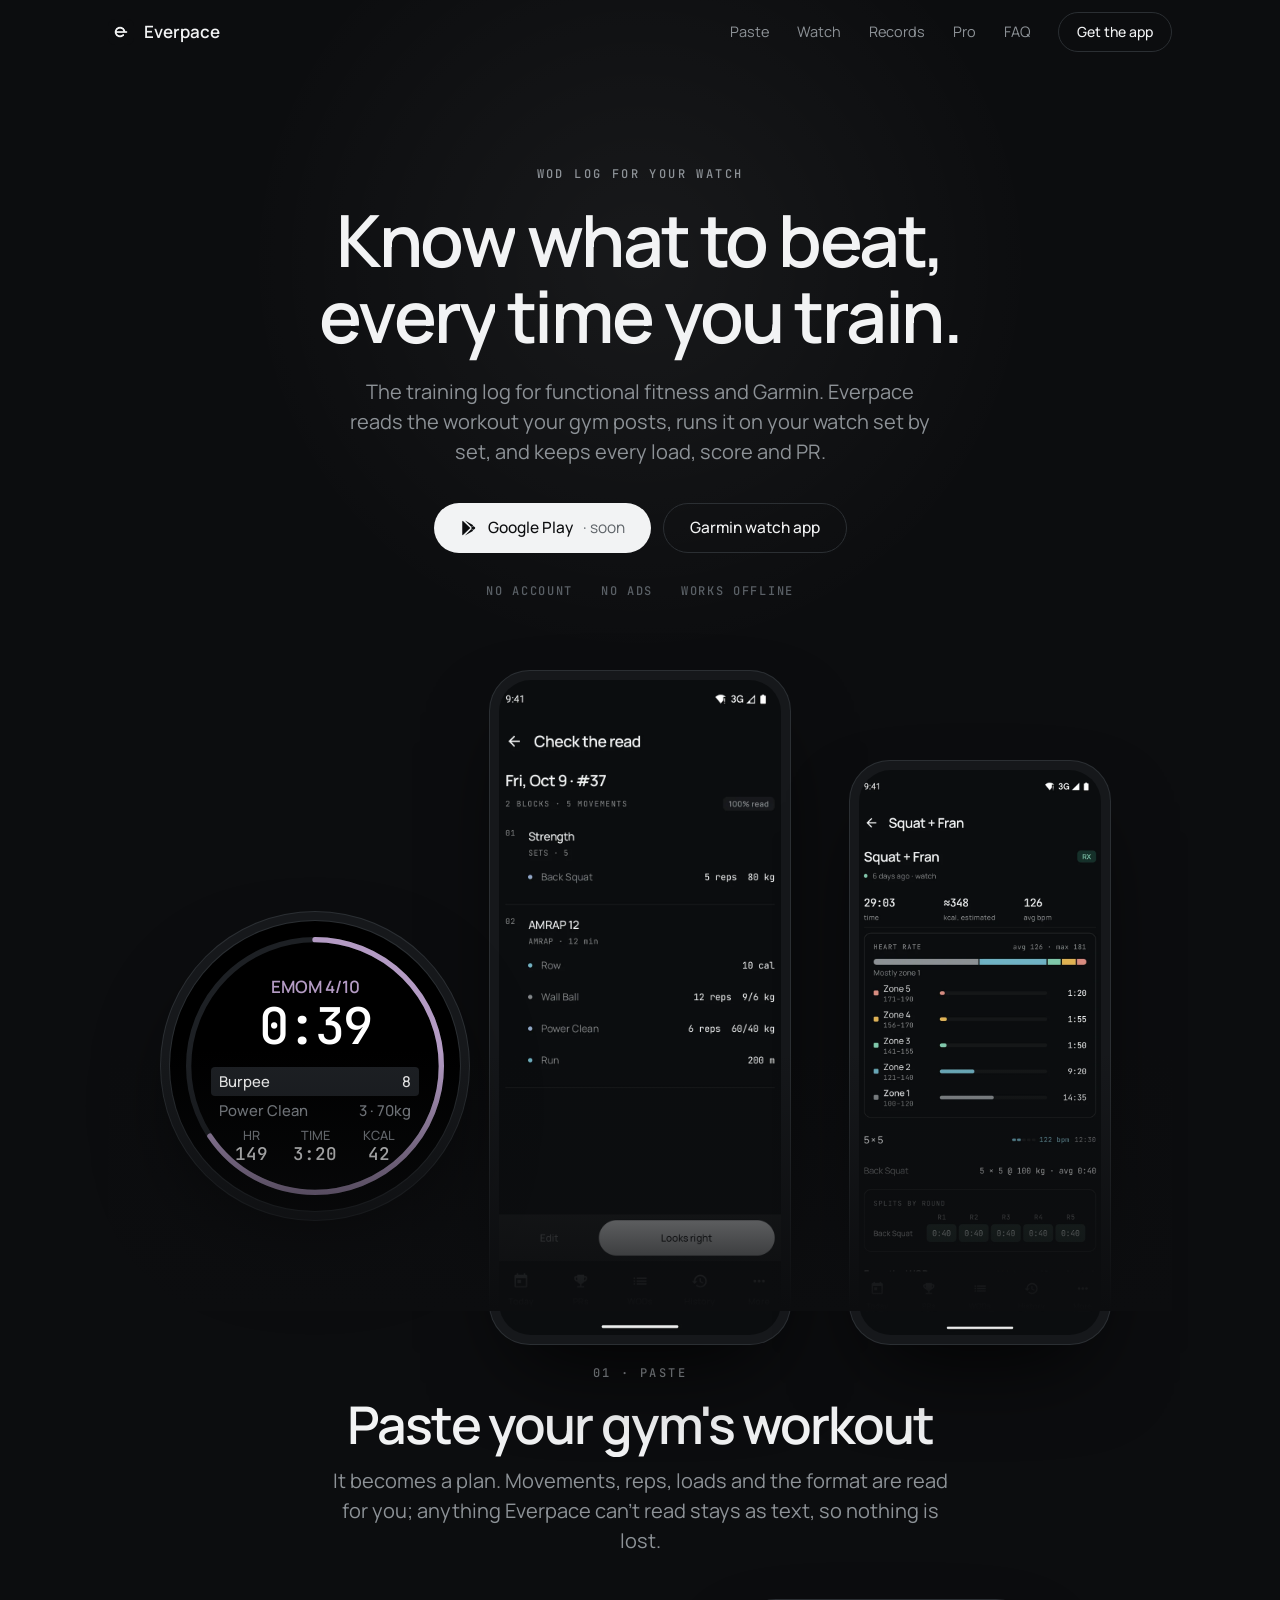
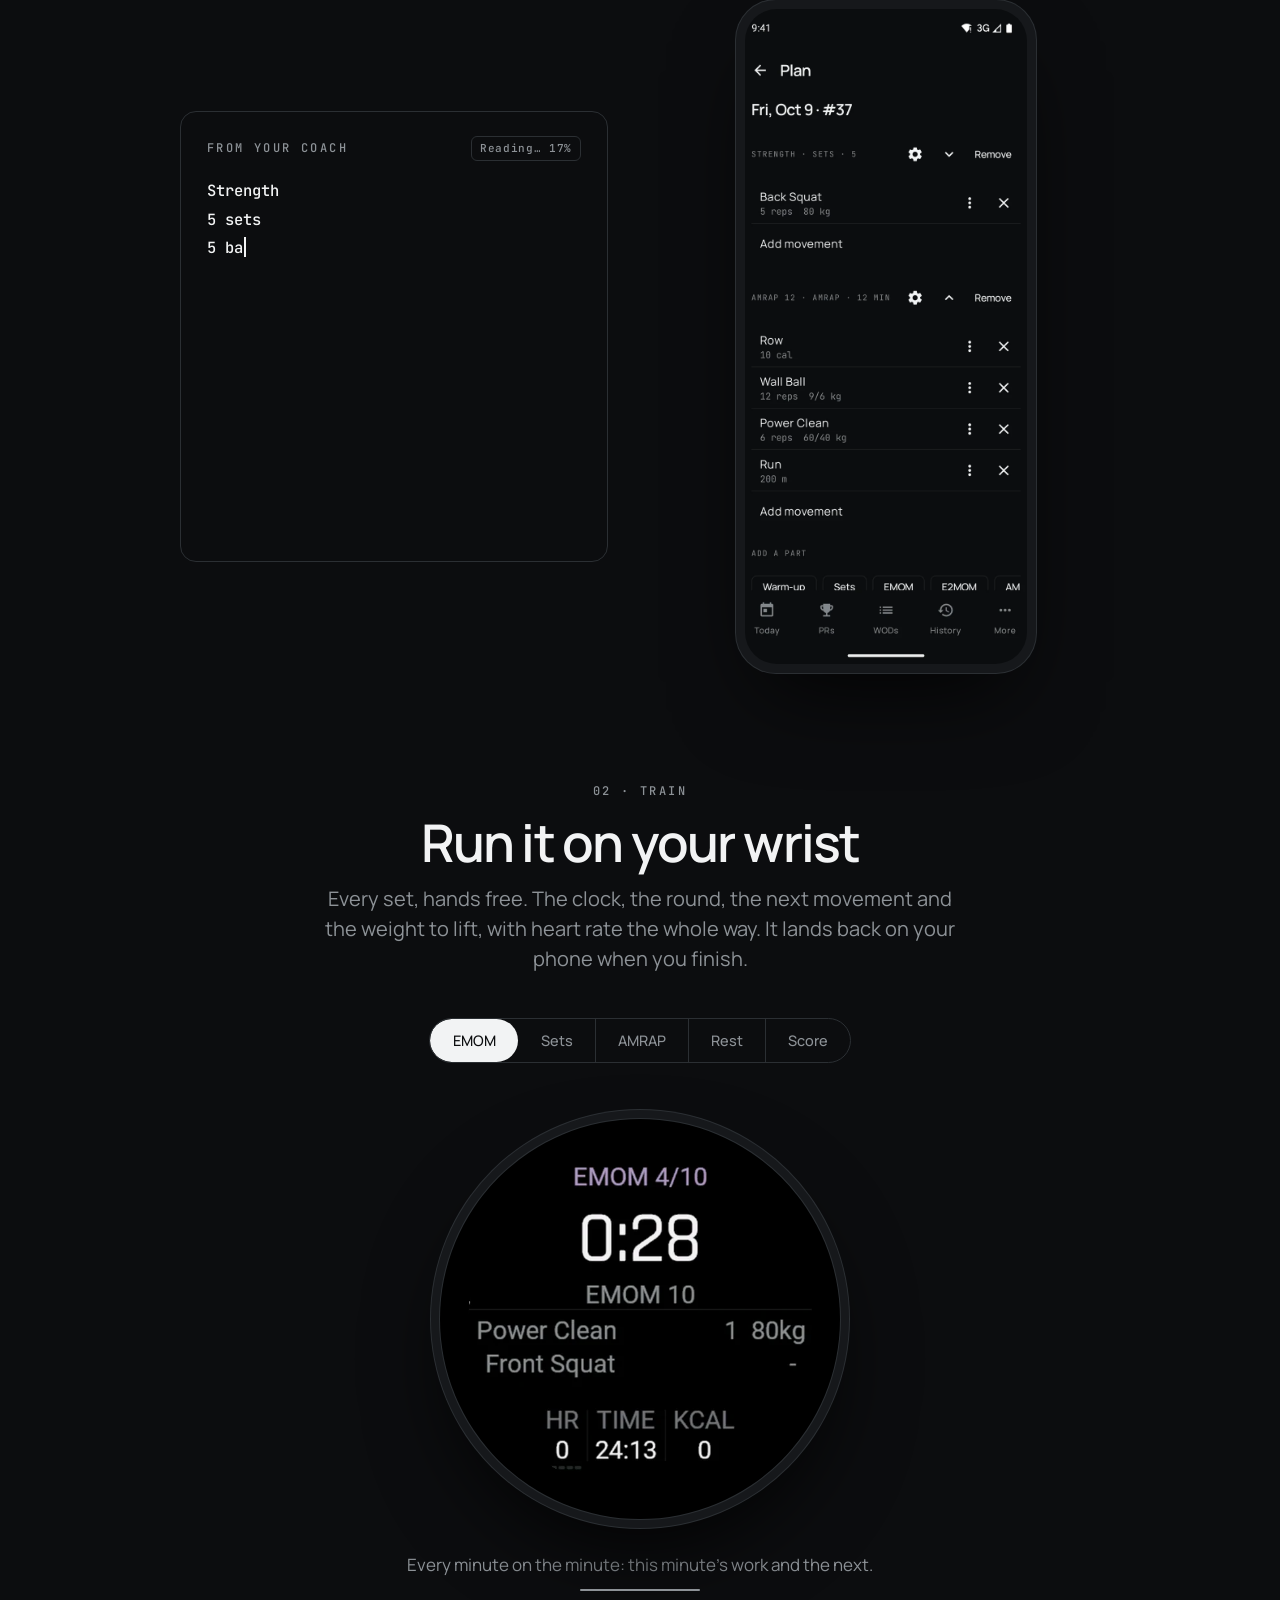
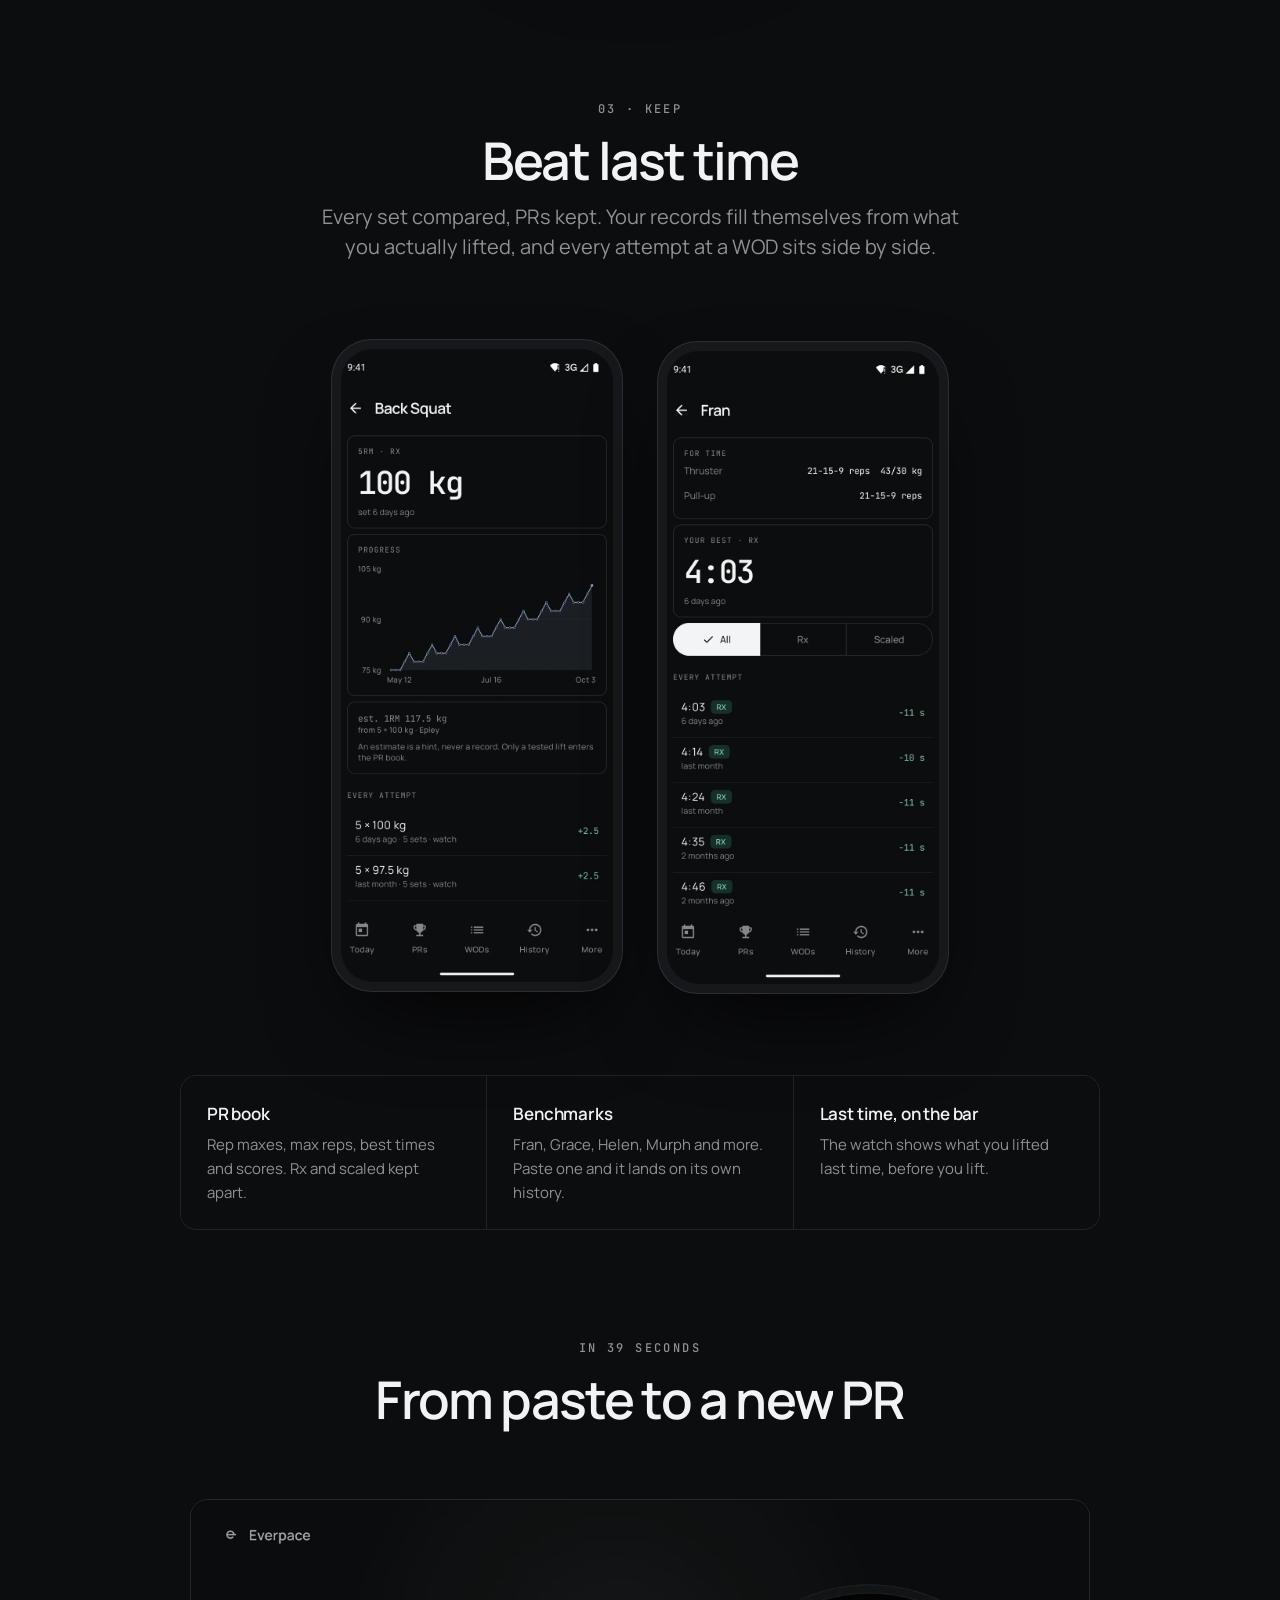
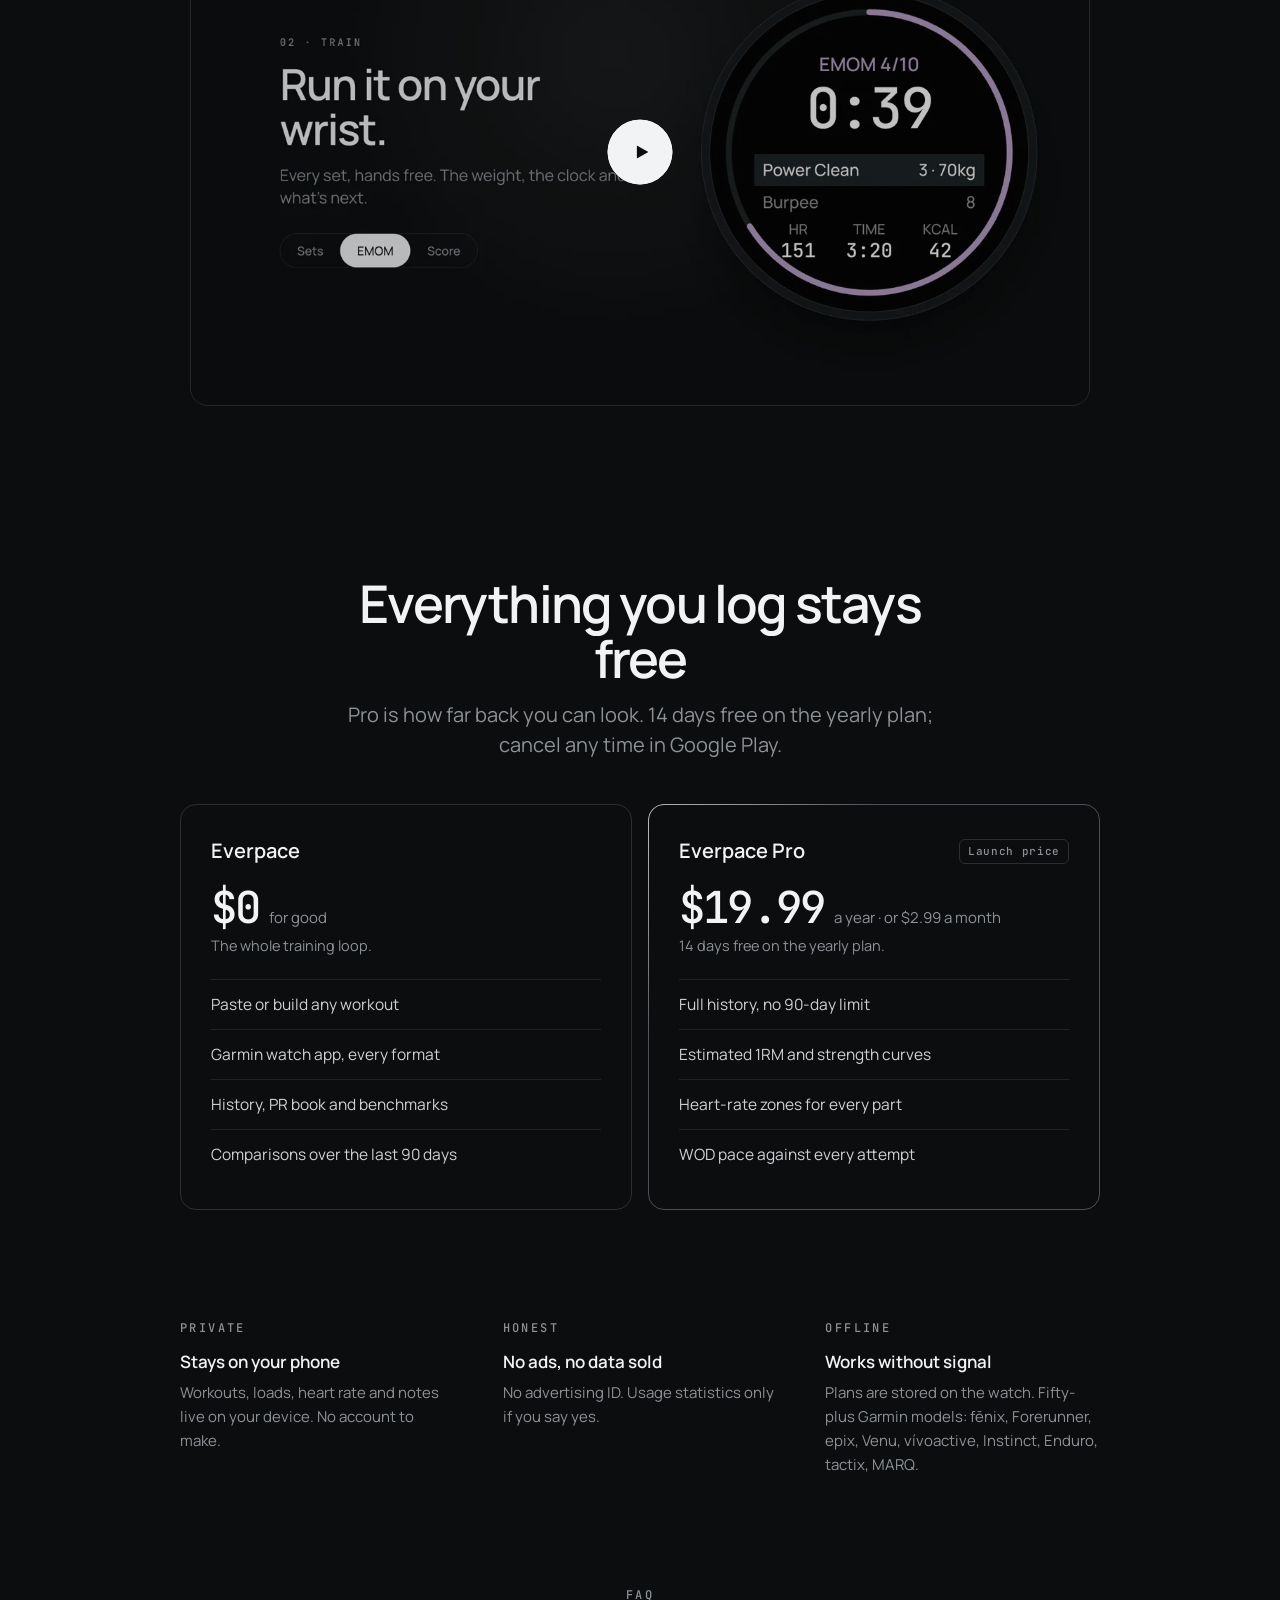
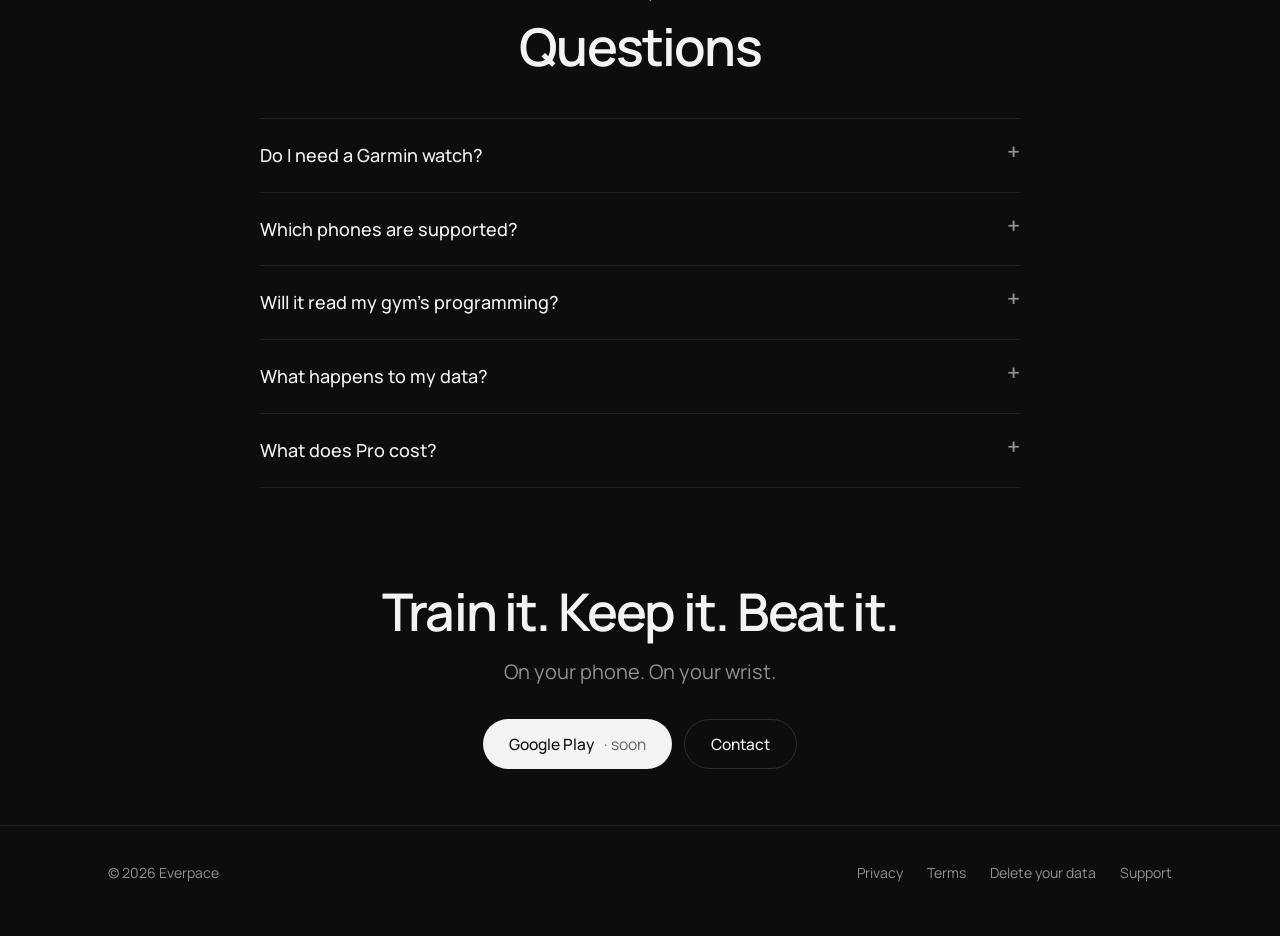
==== commit ff9661ea: "[#249] - On your phone. On your wrist." ====
--- a/index.html
+++ b/index.html
@@ -11,7 +11,7 @@
 <meta property="og:image" content="assets/img/icon-192.png">
 <link rel="icon" href="assets/img/favicon.png">
 <link rel="preload" href="assets/fonts/manrope_variable.ttf" as="font" type="font/ttf" crossorigin>
-<link rel="stylesheet" href="assets/landing.css?v=9">
+<link rel="stylesheet" href="assets/landing.css?v=10">
 </head>
 <body>
 
@@ -124,7 +124,7 @@
       <h2 class="rv d1">From paste to a new PR</h2>
     </div>
     <div class="film rv" id="player">
-      <video id="video" src="assets/video/everpace-promo.mp4?v=9" poster="assets/img/promo-poster.webp?v=9" preload="none" playsinline></video>
+      <video id="video" src="assets/video/everpace-promo.mp4?v=10" poster="assets/img/promo-poster.webp?v=10" preload="none" playsinline></video>
       <div class="cover" id="cover"><div class="play"><svg viewBox="0 0 24 24"><path d="M6 4l14 8-14 8z"/></svg></div></div>
     </div>
   </div>
@@ -180,6 +180,7 @@
 <section class="center" style="padding-top:40px">
   <div class="wrap">
     <h2 class="rv">Train it. Keep it. Beat it.</h2>
+    <p class="sub rv d1" style="margin-top:18px">On your phone. On your wrist.</p>
     <div class="ctas rv d1" style="margin-top:32px"><a class="btn primary" href="#get">Google Play <span class="soon">· soon</span></a><a class="btn outline" href="mailto:nester.mykhailo@gmail.com">Contact</a></div>
   </div>
 </section>
@@ -193,6 +194,6 @@
   </div>
 </footer>
 
-<script src="assets/landing.js?v=9" defer></script>
+<script src="assets/landing.js?v=10" defer></script>
 </body>
 </html>
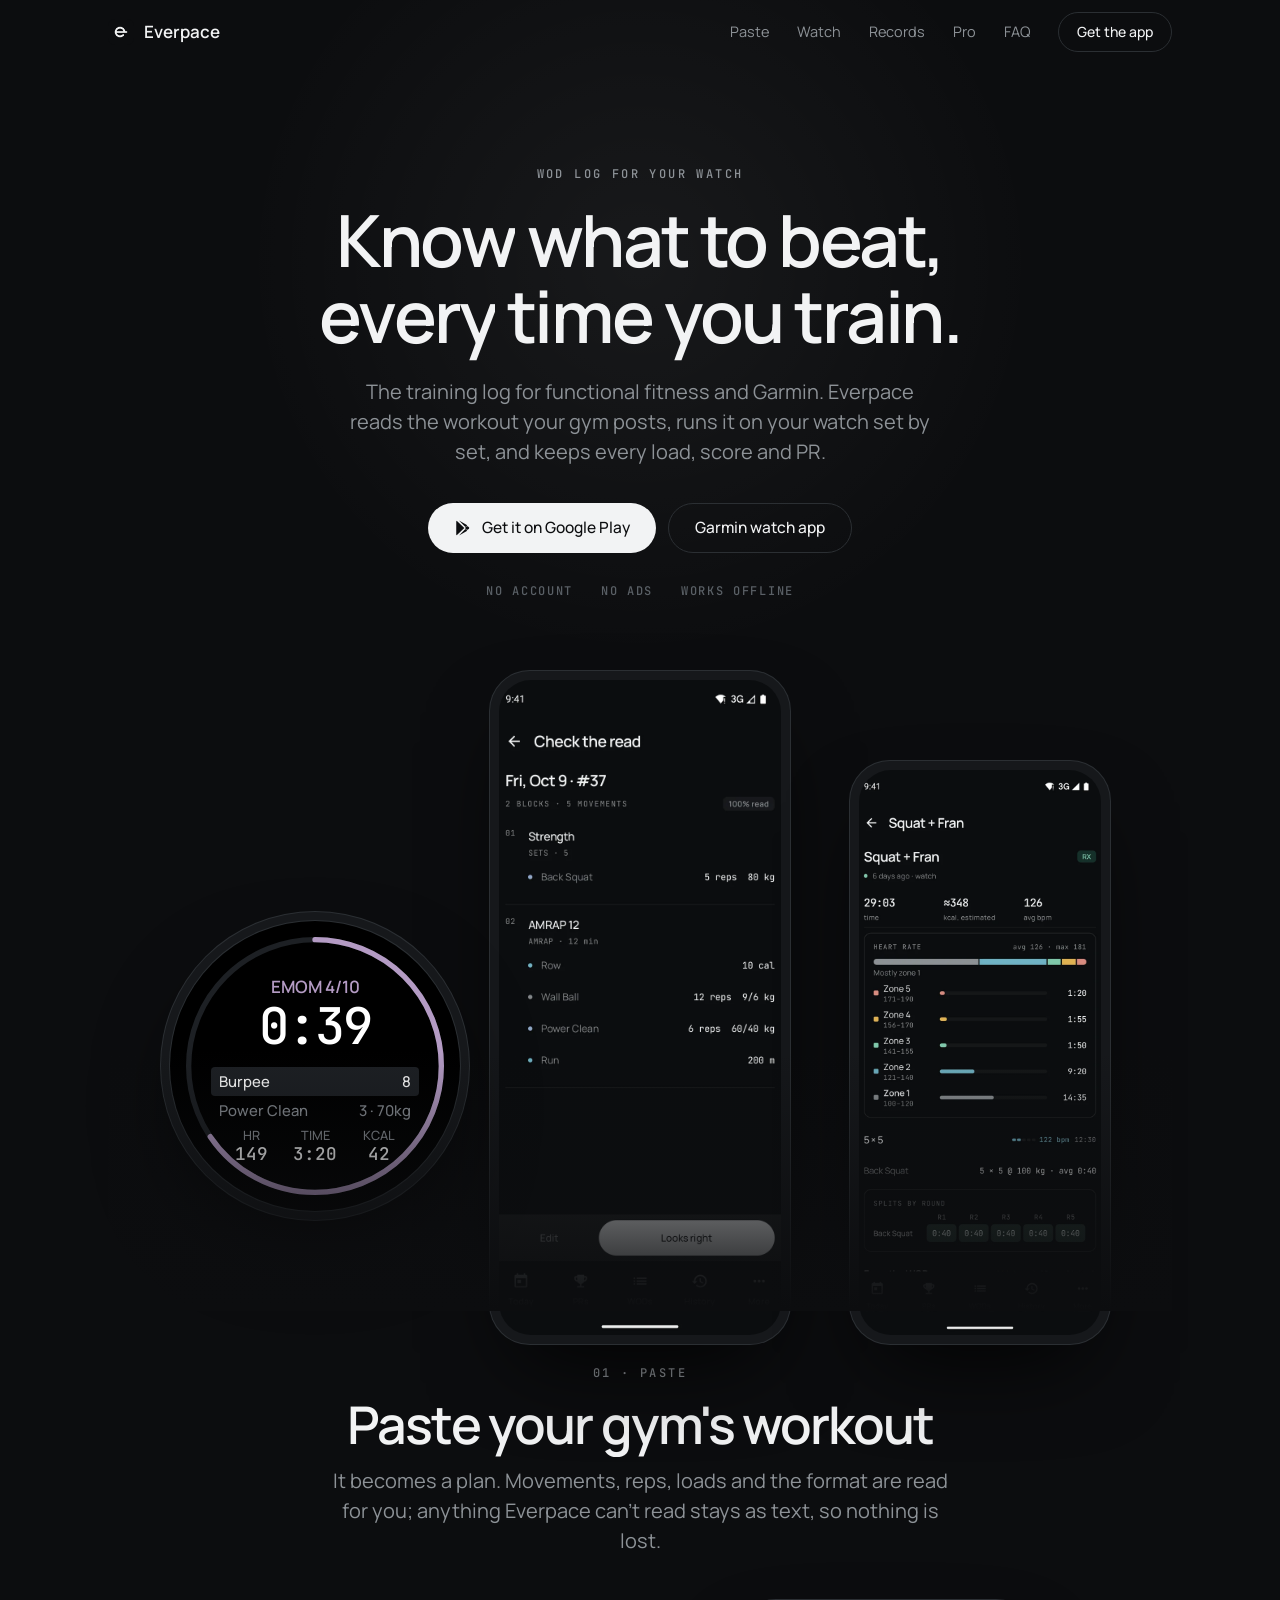
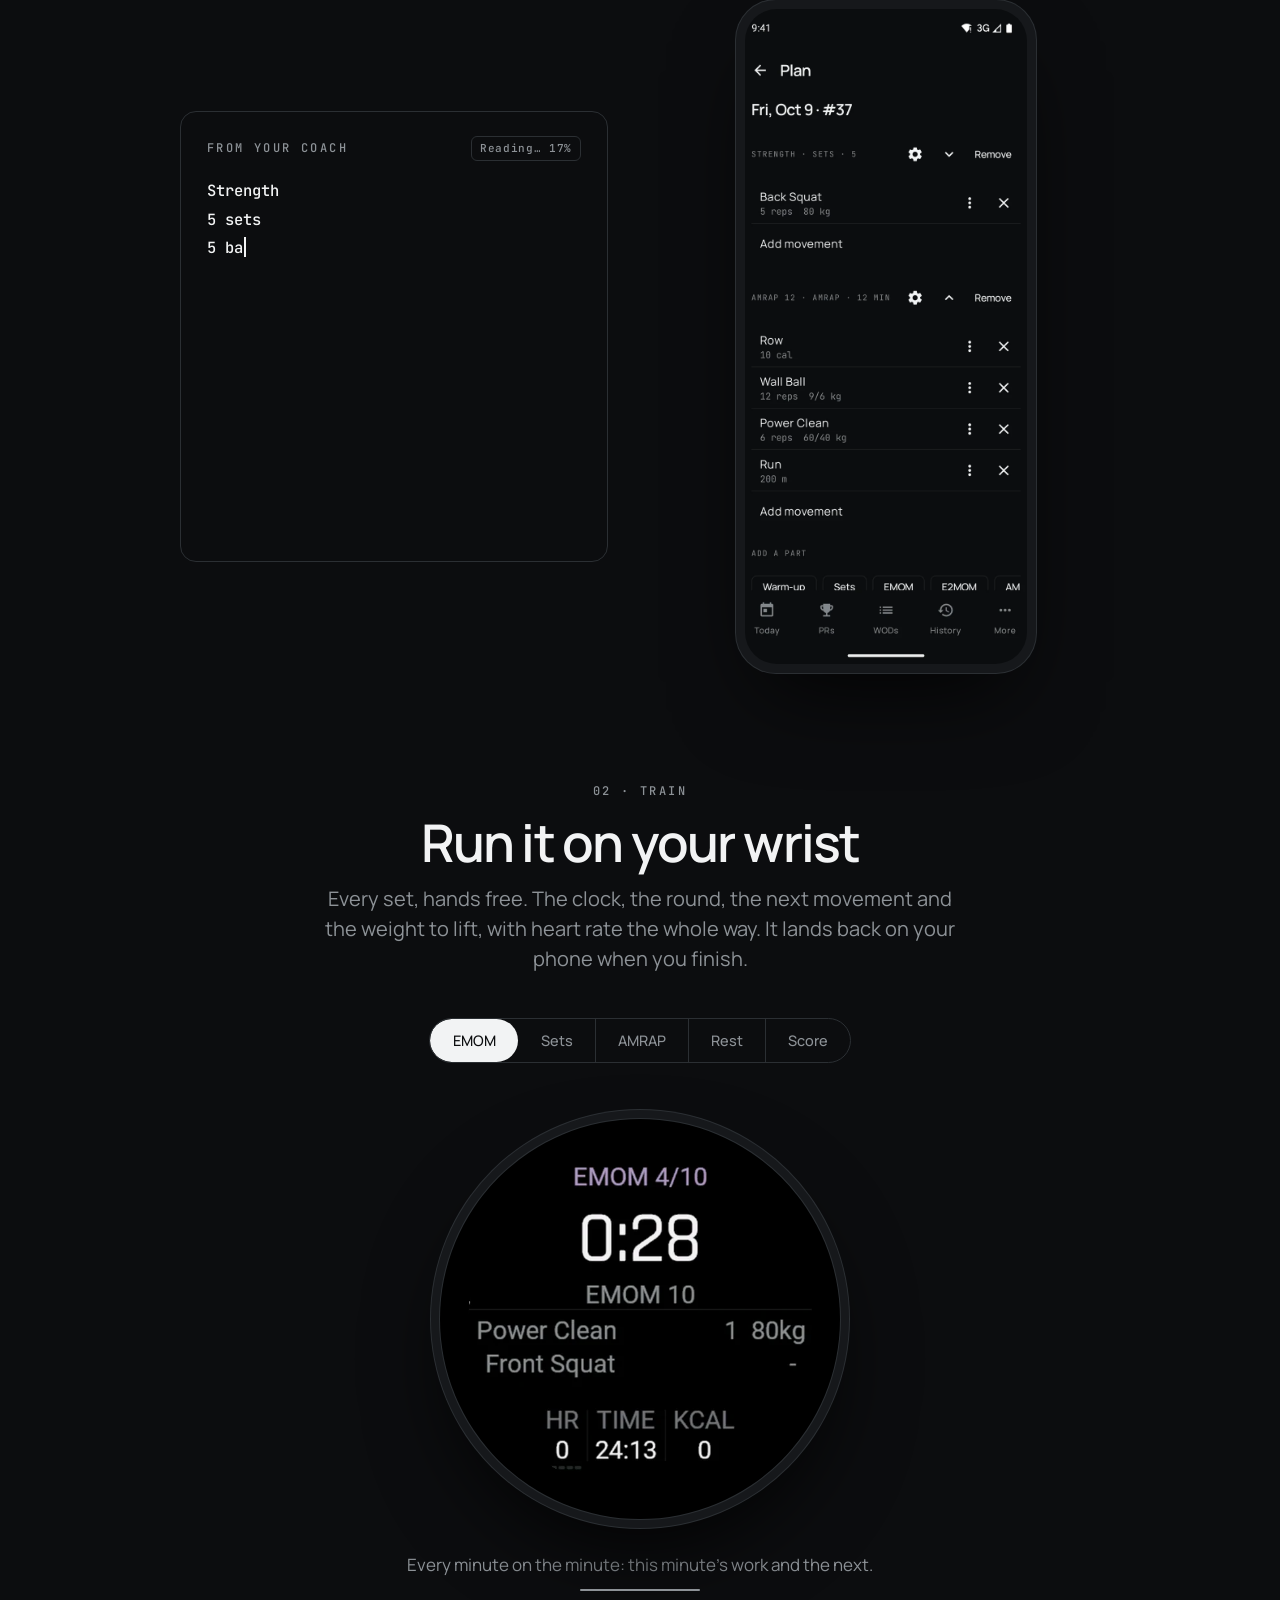
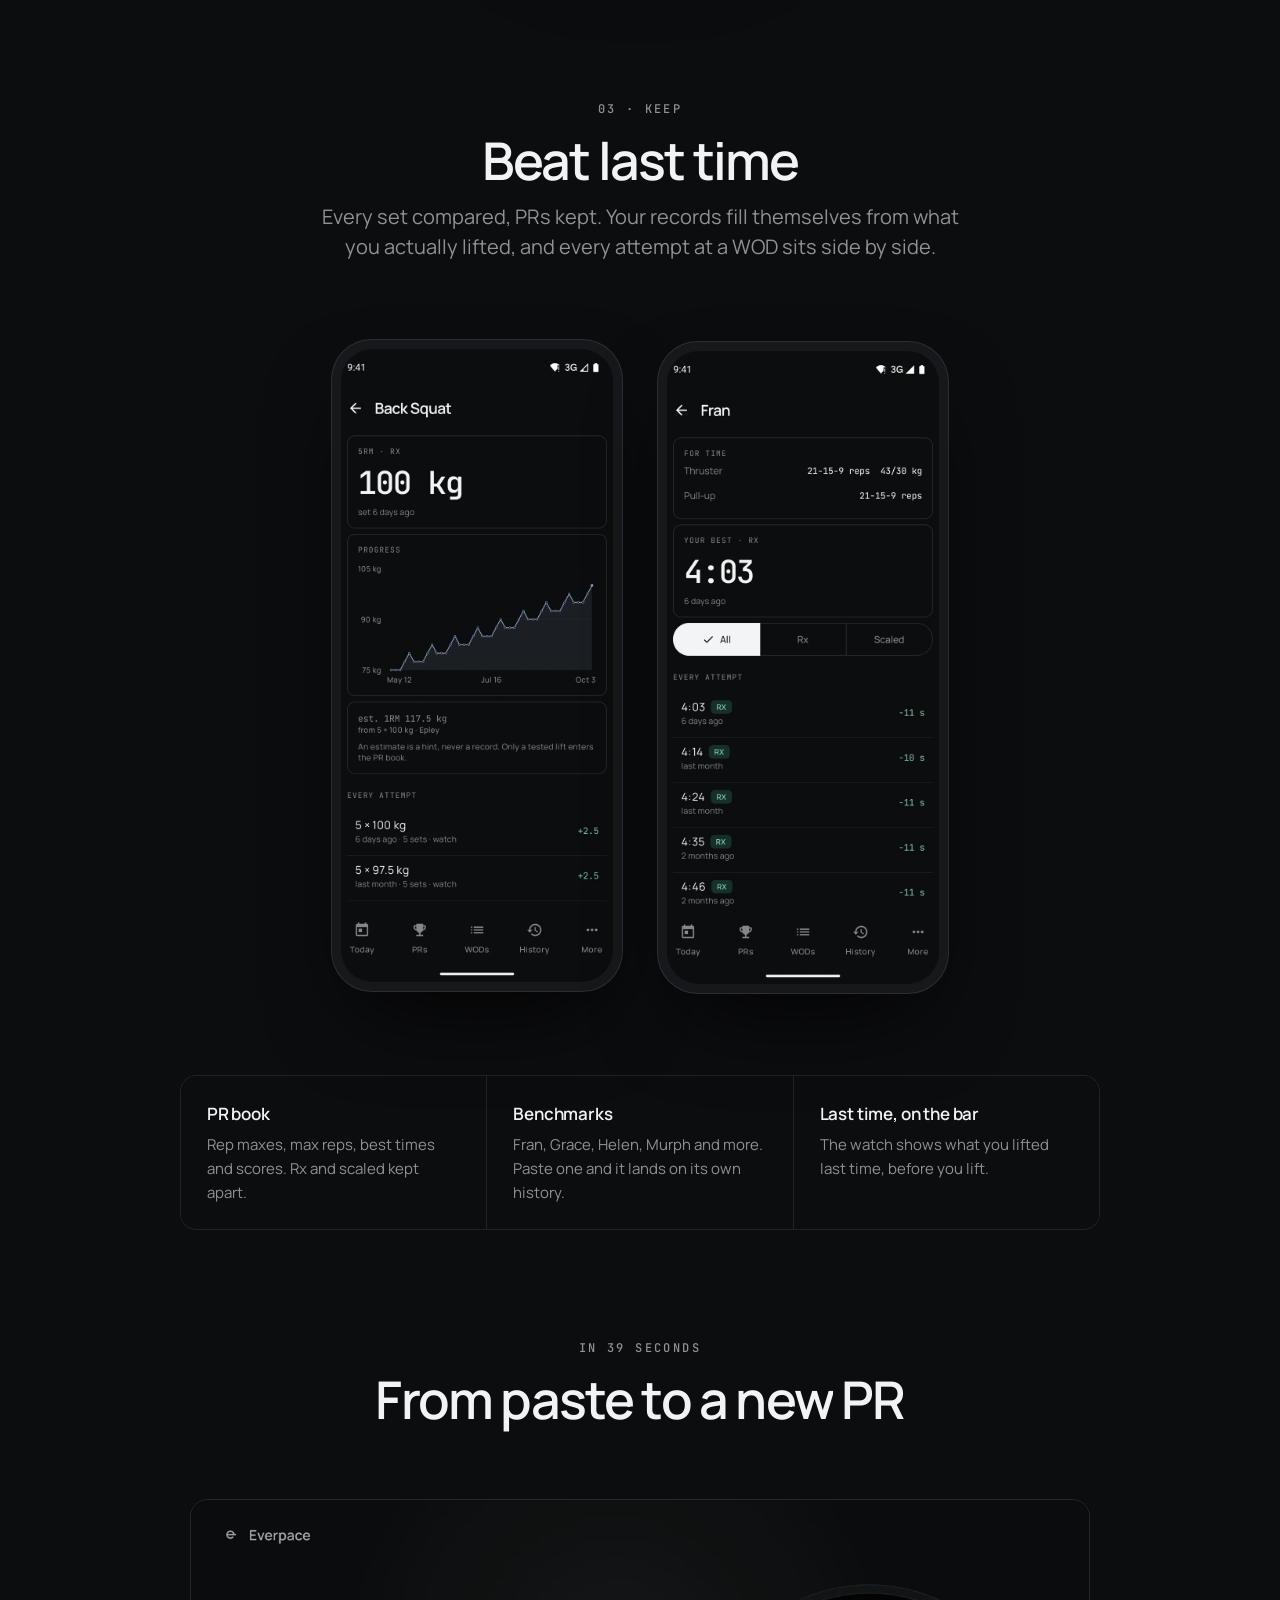
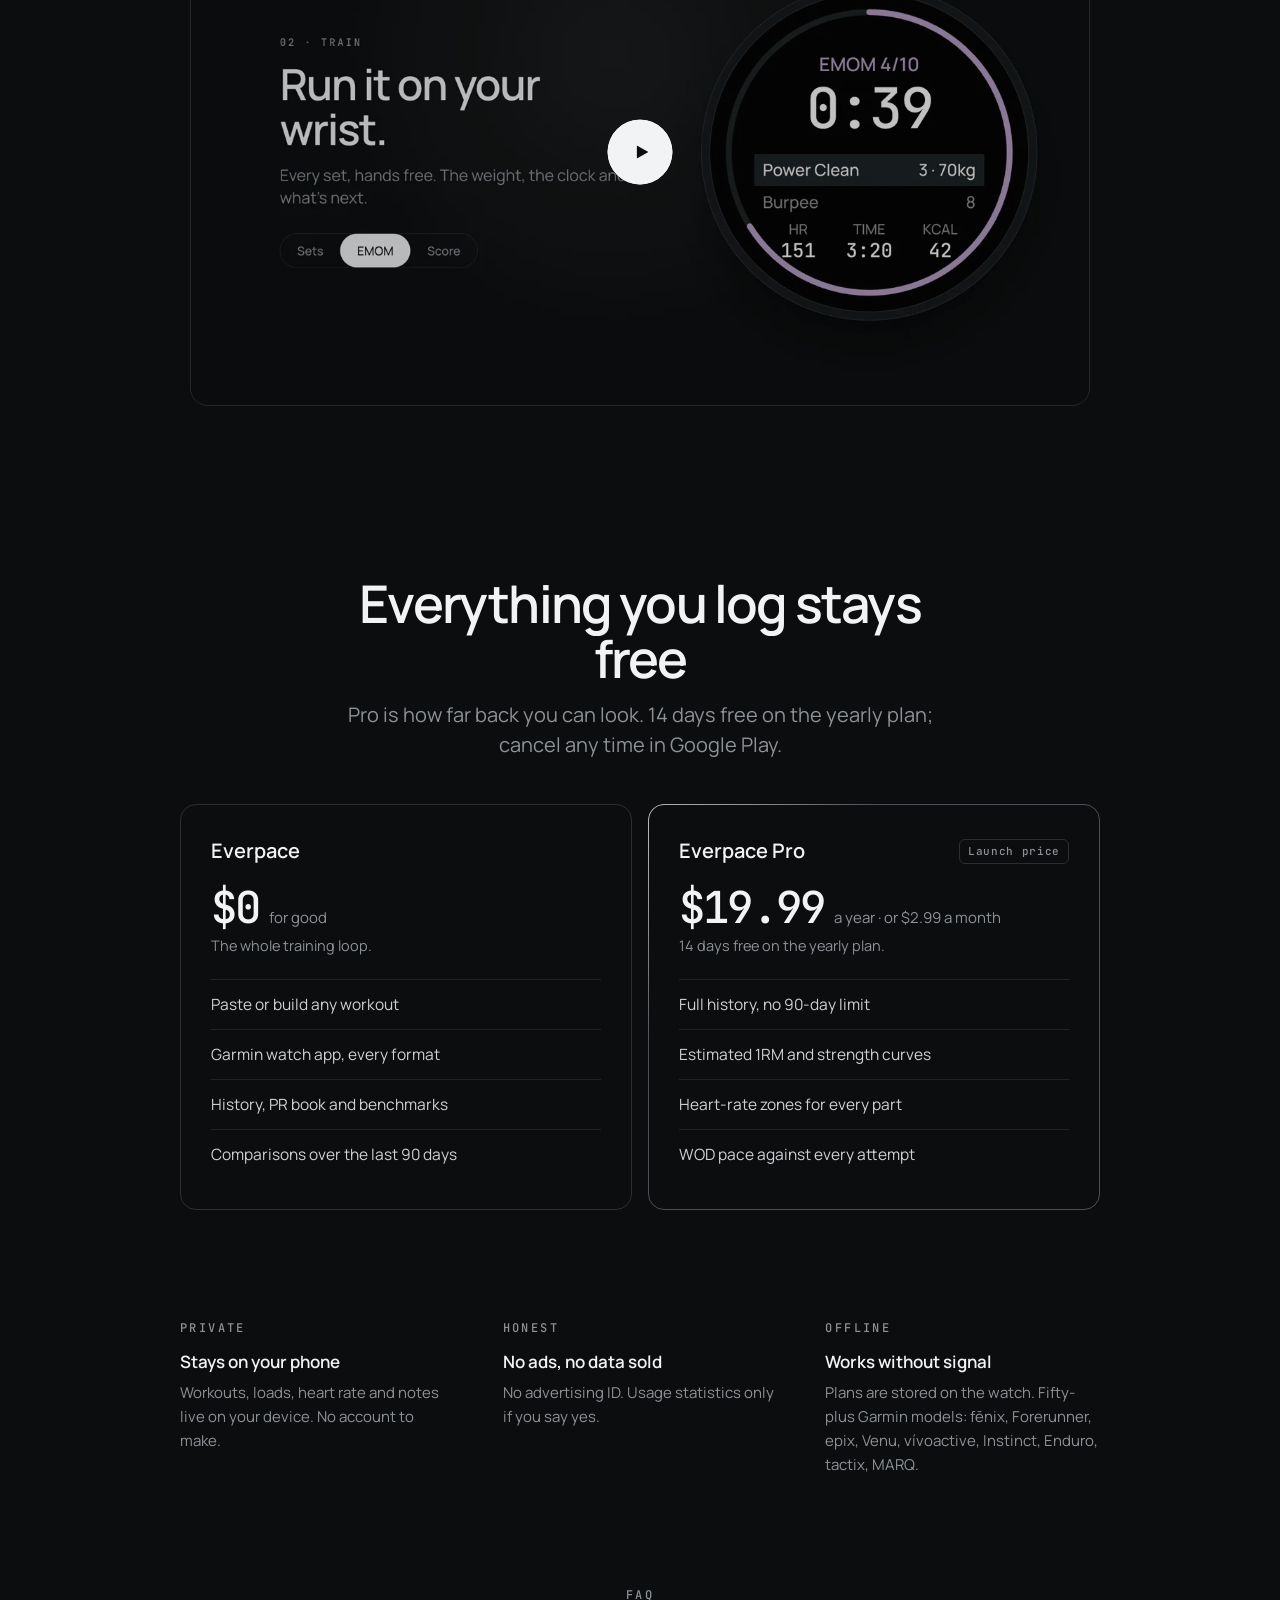
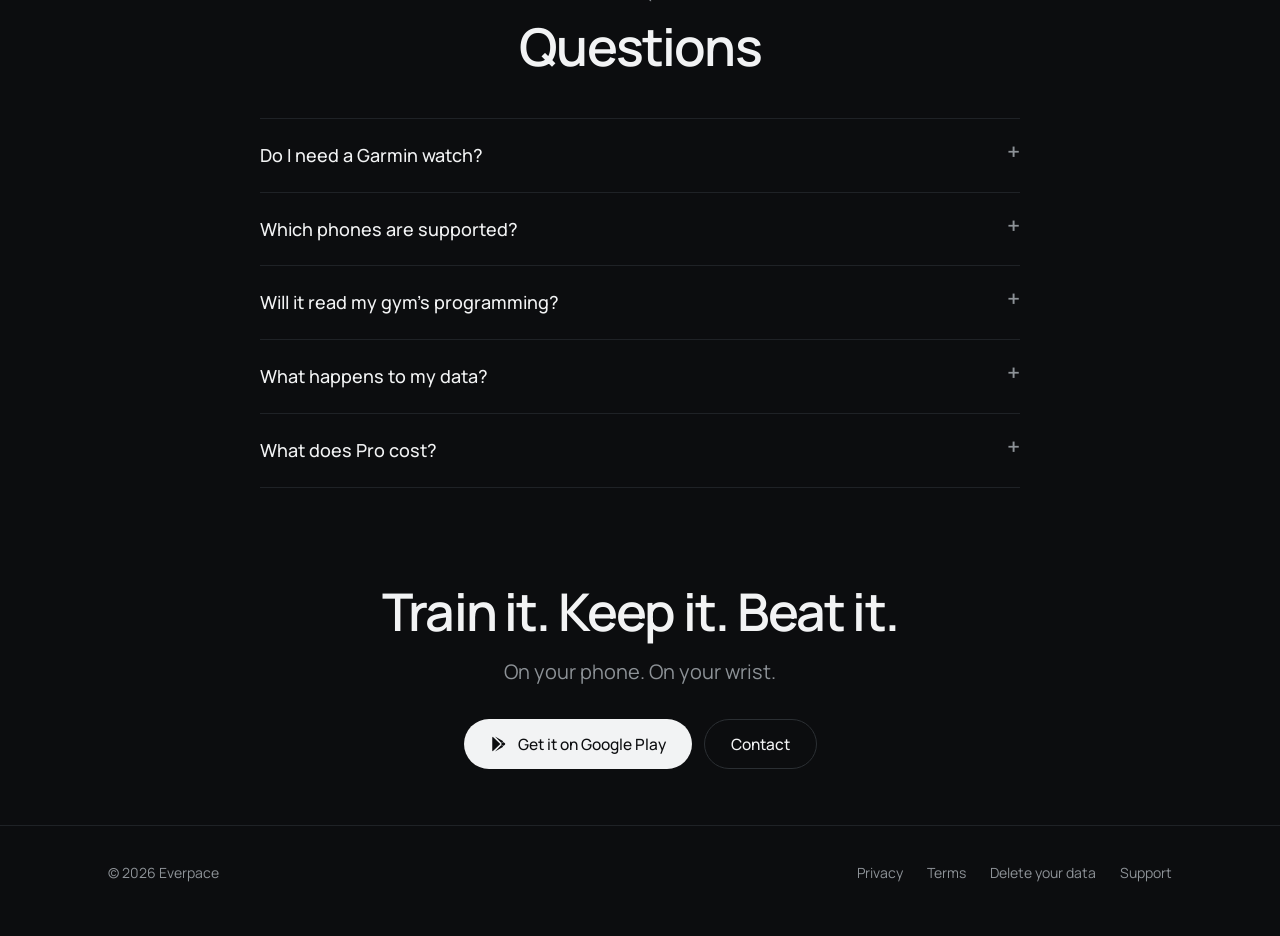
==== commit 778c4d5a: "[#249] - link Google Play buttons to the store listing" ====
--- a/index.html
+++ b/index.html
@@ -11,7 +11,7 @@
 <meta property="og:image" content="assets/img/icon-192.png">
 <link rel="icon" href="assets/img/favicon.png">
 <link rel="preload" href="assets/fonts/manrope_variable.ttf" as="font" type="font/ttf" crossorigin>
-<link rel="stylesheet" href="assets/landing.css?v=10">
+<link rel="stylesheet" href="assets/landing.css?v=11">
 </head>
 <body>
 
@@ -19,7 +19,7 @@
   <div class="wrap">
     <a class="brand" href="#top"><img src="assets/img/icon-192.png" alt="">Everpace</a>
     <nav><a href="#paste">Paste</a><a href="#watch">Watch</a><a href="#records">Records</a><a href="#pro">Pro</a><a href="#faq">FAQ</a></nav>
-    <a class="btn outline small" href="#get">Get the app</a>
+    <a class="btn outline small" href="https://play.google.com/store/apps/details?id=com.codenest.everpace" rel="noopener">Get the app</a>
   </div>
 </header>
 
@@ -31,7 +31,7 @@
     <h1 class="rv d1">Know what to beat,<br>every time you train.</h1>
     <p class="sub rv d2">The training log for functional fitness and Garmin. Everpace reads the workout your gym posts, runs it on your watch set by set, and keeps every load, score and PR.</p>
     <div class="ctas rv d3" id="get">
-      <a class="btn primary" href="#get" aria-disabled="true"><svg viewBox="0 0 24 24" fill="currentColor"><path d="M3.6 2.3 13.8 12 3.6 21.7a1.5 1.5 0 0 1-.6-1.2V3.5c0-.5.2-.9.6-1.2Zm11.6 11.1 2.5 2.4-11 6.3 8.5-8.7Zm4.4-2.6c.9.5.9 1.8 0 2.4l-2.3 1.3-2.7-2.5 2.7-2.6 2.3 1.4ZM6.7 1.9l11 6.3-2.5 2.4L6.7 1.9Z"/></svg>Google Play <span class="soon">· soon</span></a>
+      <a class="btn primary" href="https://play.google.com/store/apps/details?id=com.codenest.everpace" rel="noopener"><svg viewBox="0 0 24 24" fill="currentColor"><path d="M3.6 2.3 13.8 12 3.6 21.7a1.5 1.5 0 0 1-.6-1.2V3.5c0-.5.2-.9.6-1.2Zm11.6 11.1 2.5 2.4-11 6.3 8.5-8.7Zm4.4-2.6c.9.5.9 1.8 0 2.4l-2.3 1.3-2.7-2.5 2.7-2.6 2.3 1.4ZM6.7 1.9l11 6.3-2.5 2.4L6.7 1.9Z"/></svg>Get it on Google Play</a>
       <a class="btn outline" href="#watch">Garmin watch app</a>
     </div>
     <div class="facts rv d3"><span>No account</span><span>No ads</span><span>Works offline</span></div>
@@ -124,7 +124,7 @@
       <h2 class="rv d1">From paste to a new PR</h2>
     </div>
     <div class="film rv" id="player">
-      <video id="video" src="assets/video/everpace-promo.mp4?v=10" poster="assets/img/promo-poster.webp?v=10" preload="none" playsinline></video>
+      <video id="video" src="assets/video/everpace-promo.mp4?v=11" poster="assets/img/promo-poster.webp?v=11" preload="none" playsinline></video>
       <div class="cover" id="cover"><div class="play"><svg viewBox="0 0 24 24"><path d="M6 4l14 8-14 8z"/></svg></div></div>
     </div>
   </div>
@@ -181,7 +181,7 @@
   <div class="wrap">
     <h2 class="rv">Train it. Keep it. Beat it.</h2>
     <p class="sub rv d1" style="margin-top:18px">On your phone. On your wrist.</p>
-    <div class="ctas rv d1" style="margin-top:32px"><a class="btn primary" href="#get">Google Play <span class="soon">· soon</span></a><a class="btn outline" href="mailto:nester.mykhailo@gmail.com">Contact</a></div>
+    <div class="ctas rv d1" style="margin-top:32px"><a class="btn primary" href="https://play.google.com/store/apps/details?id=com.codenest.everpace" rel="noopener"><svg viewBox="0 0 24 24" fill="currentColor"><path d="M3.6 2.3 13.8 12 3.6 21.7a1.5 1.5 0 0 1-.6-1.2V3.5c0-.5.2-.9.6-1.2Zm11.6 11.1 2.5 2.4-11 6.3 8.5-8.7Zm4.4-2.6c.9.5.9 1.8 0 2.4l-2.3 1.3-2.7-2.5 2.7-2.6 2.3 1.4ZM6.7 1.9l11 6.3-2.5 2.4L6.7 1.9Z"/></svg>Get it on Google Play</a><a class="btn outline" href="mailto:nester.mykhailo@gmail.com">Contact</a></div>
   </div>
 </section>
 
@@ -194,6 +194,6 @@
   </div>
 </footer>
 
-<script src="assets/landing.js?v=10" defer></script>
+<script src="assets/landing.js?v=11" defer></script>
 </body>
 </html>
--- a/assets/landing.css
+++ b/assets/landing.css
@@ -43,7 +43,6 @@
 .btn.outline:hover { border-color: var(--muted); }
 .btn.small { height: 40px; padding: 0 18px; font-size: 14px; }
 .btn svg { width: 18px; height: 18px; }
-.btn .soon { color: #5f6469; font-weight: 400; }
 .ctas { display: flex; gap: 12px; flex-wrap: wrap; }
 .center .ctas { justify-content: center; }
 
@@ -263,6 +262,7 @@
 details::details-content { height: 0; overflow: clip; transition: height .4s var(--ease), content-visibility .4s allow-discrete; }
 details[open]::details-content { height: auto; }
 
+.shot *, .shot *::before, .shot *::after { transition: none !important; animation: none !important; }
 @media (prefers-reduced-motion: reduce) {
   html { scroll-behavior: auto; }
   .rv, .stagger > *, .split .w > span, .scene > *, .phone > img:first-child, .dial img { opacity: 1 !important; transform: none !important; transition: none !important; filter: none !important; scale: 1 !important; translate: none !important; clip-path: none !important; }
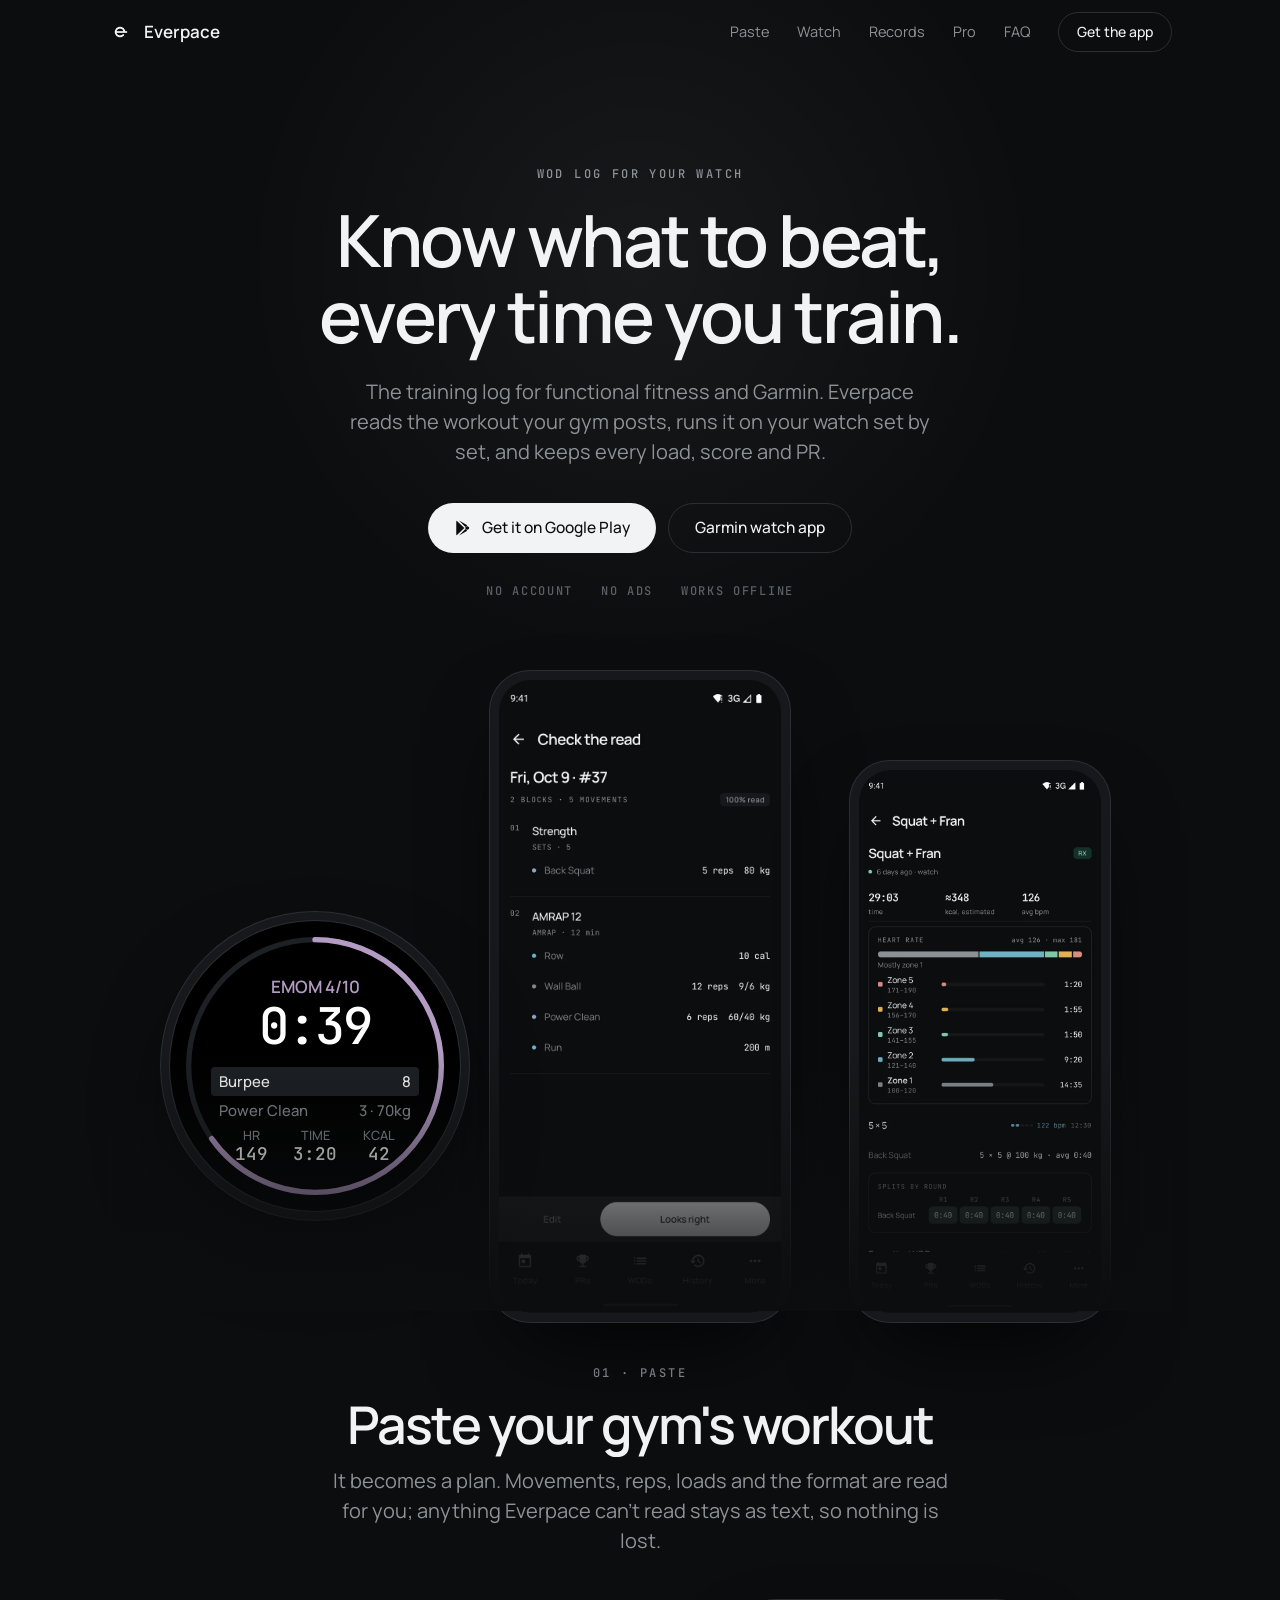
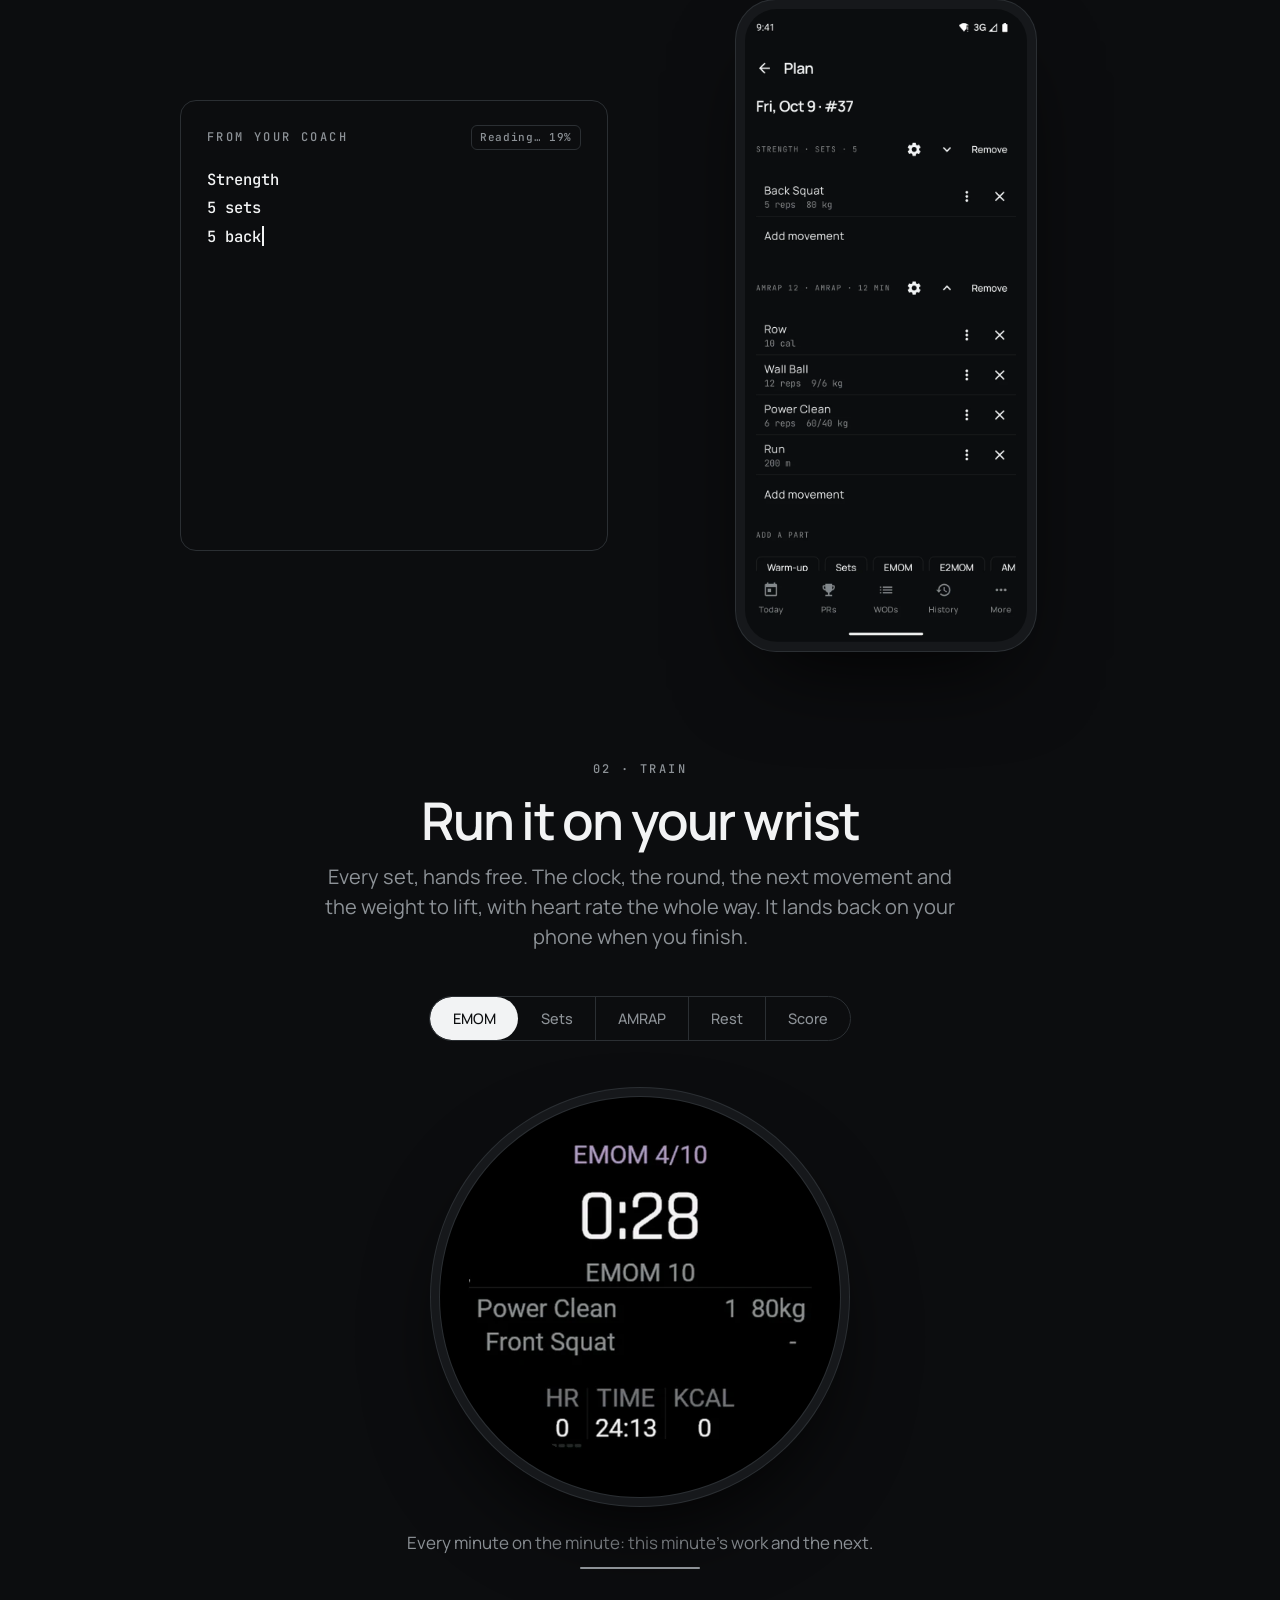
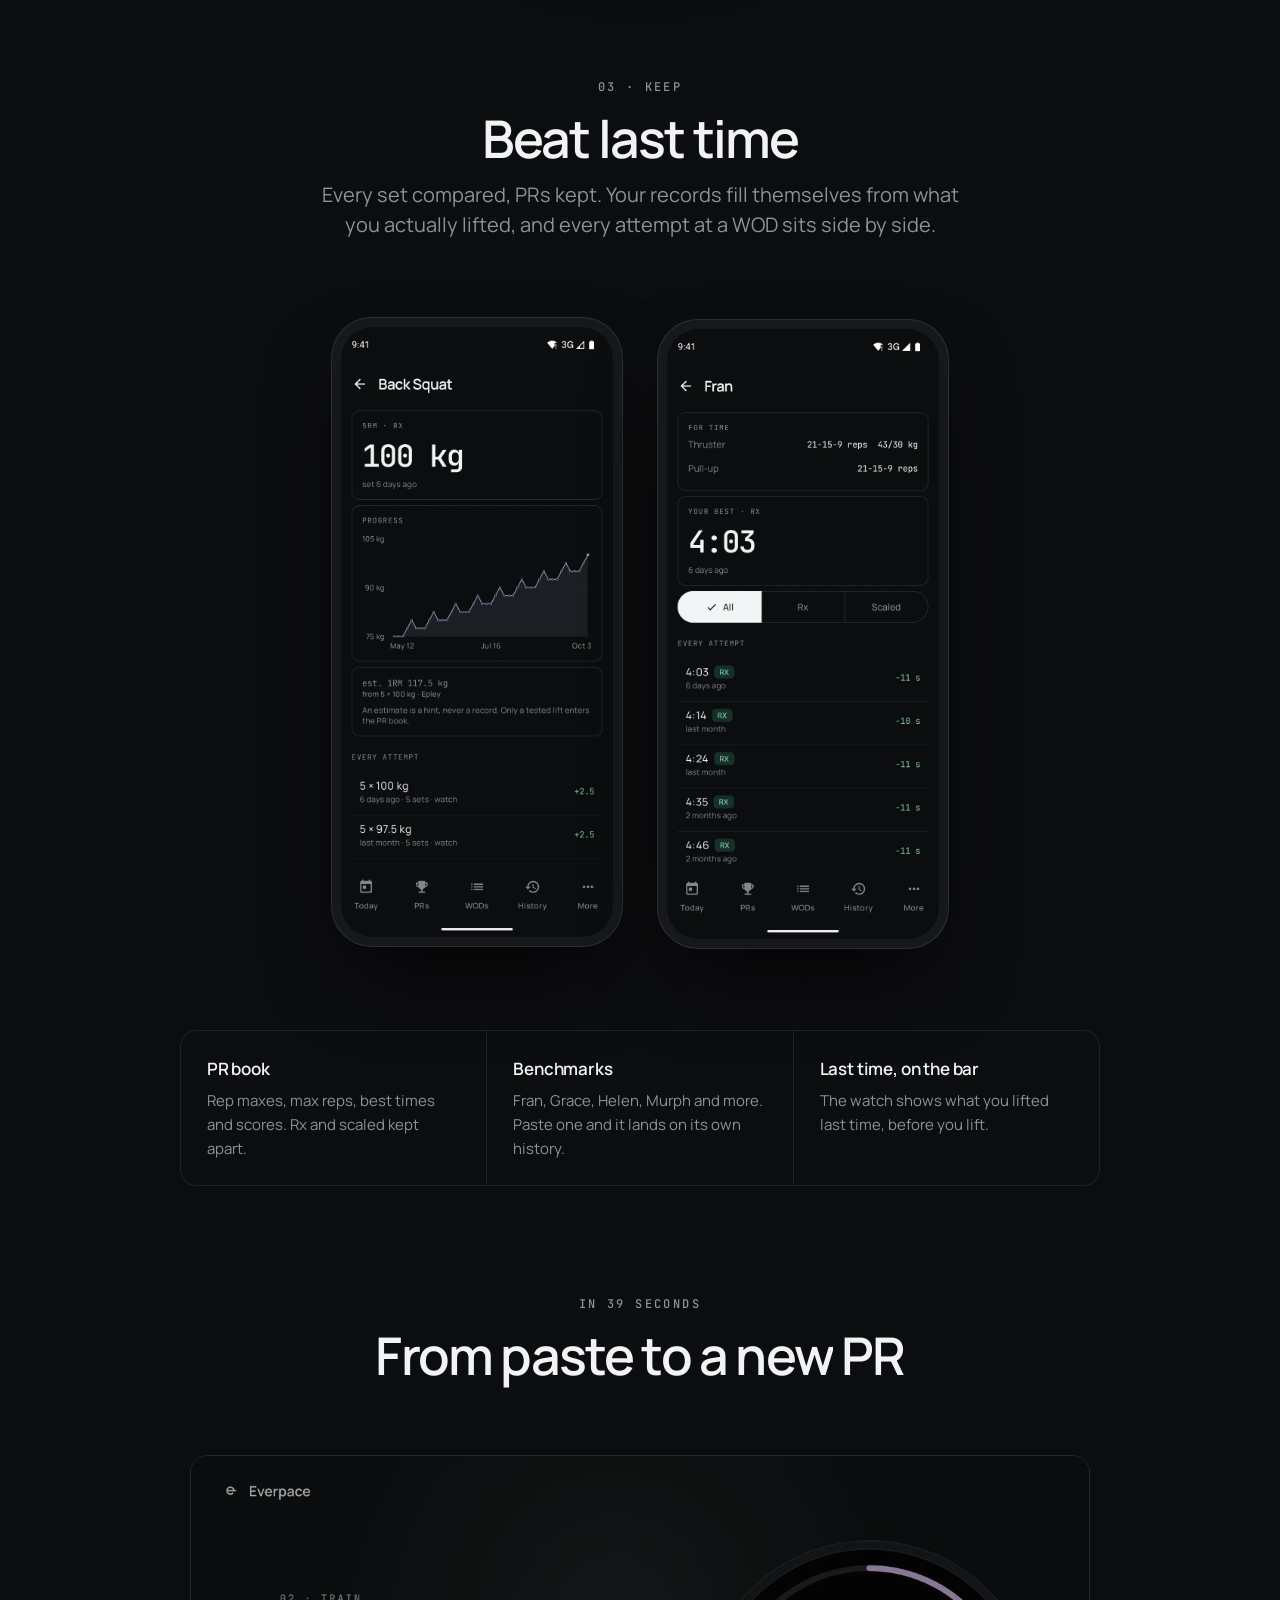
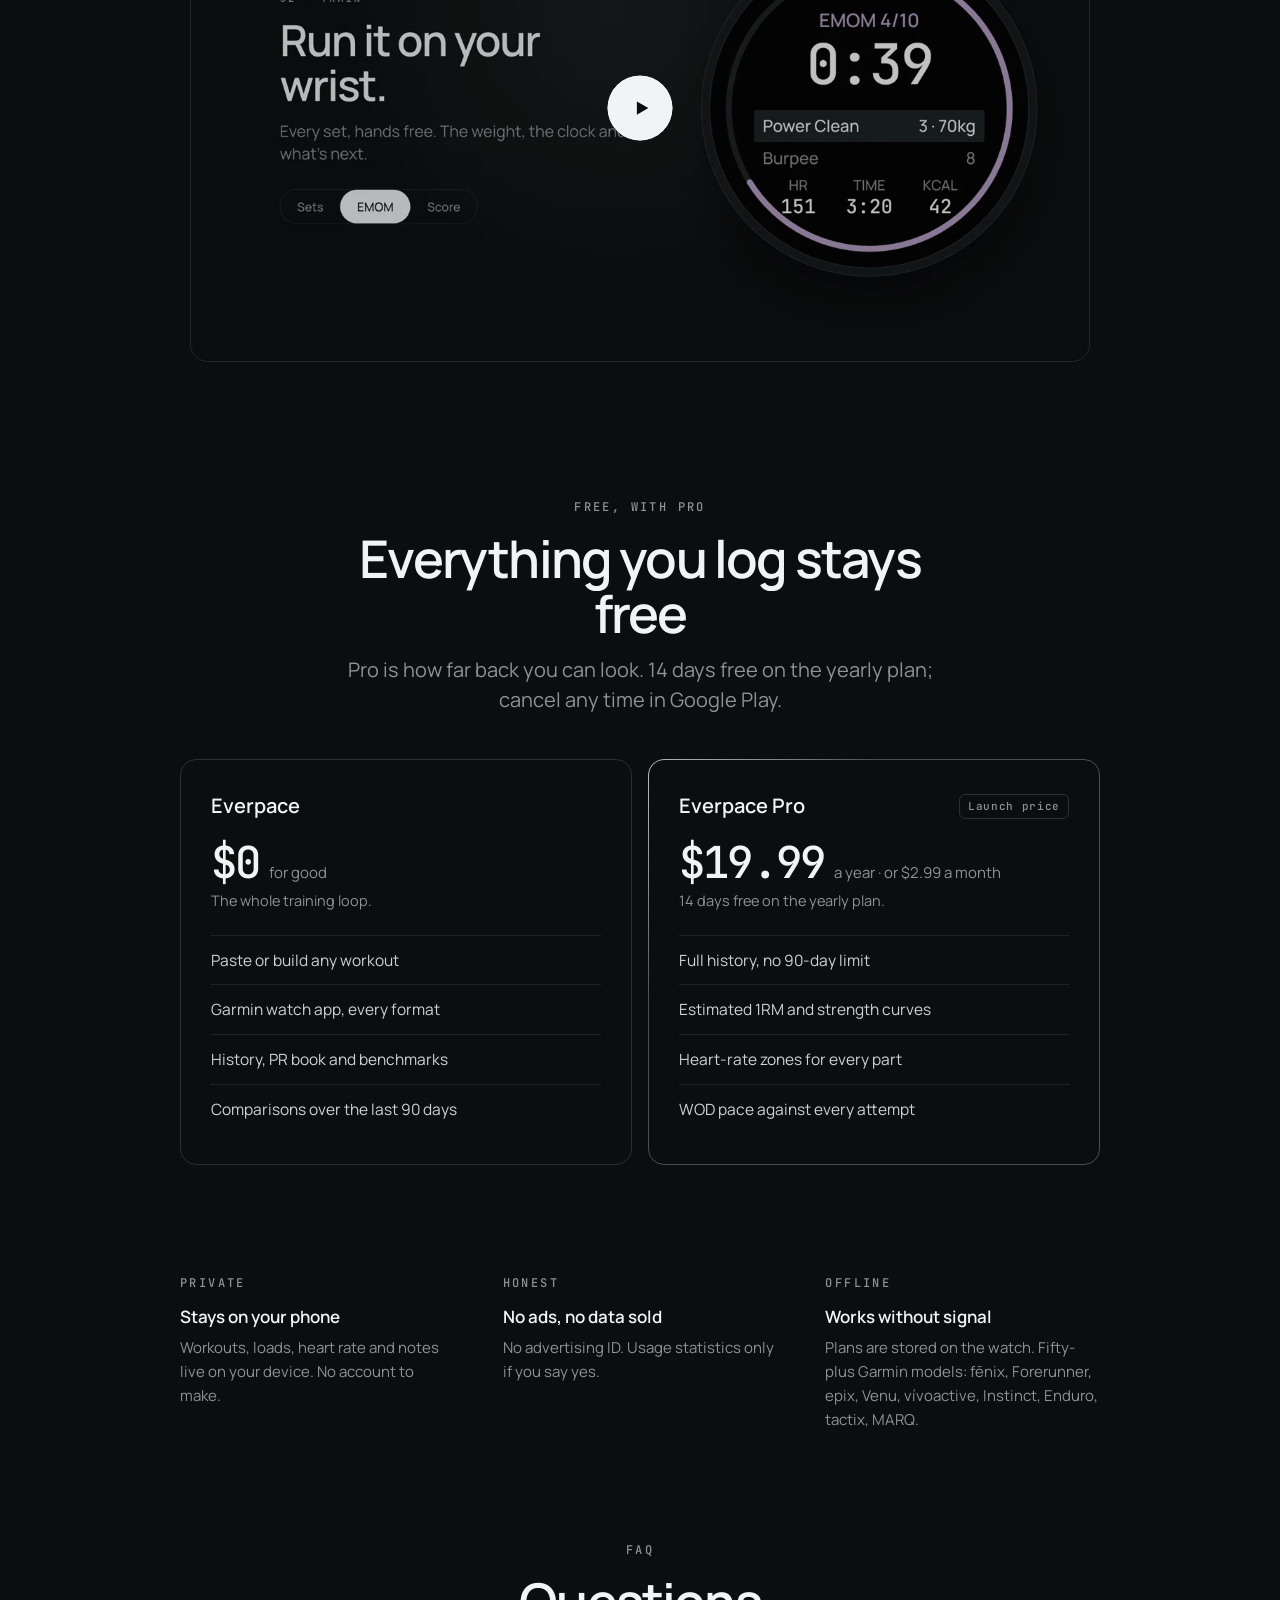
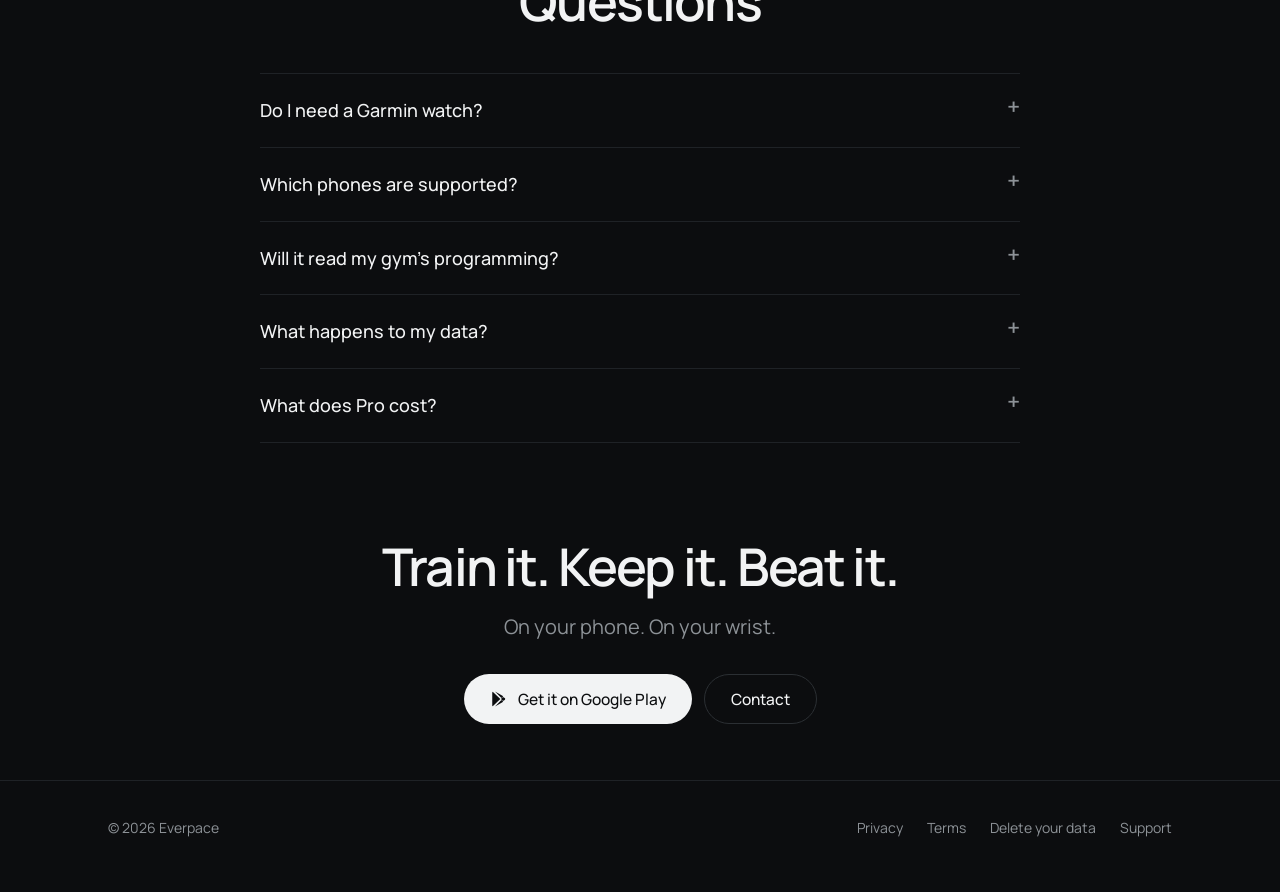
==== commit 09180808: "[#249] - phone screens no longer cropped at the sides" ====
--- a/index.html
+++ b/index.html
@@ -11,7 +11,7 @@
 <meta property="og:image" content="assets/img/icon-192.png">
 <link rel="icon" href="assets/img/favicon.png">
 <link rel="preload" href="assets/fonts/manrope_variable.ttf" as="font" type="font/ttf" crossorigin>
-<link rel="stylesheet" href="assets/landing.css?v=11">
+<link rel="stylesheet" href="assets/landing.css?v=12">
 </head>
 <body>
 
@@ -124,7 +124,7 @@
       <h2 class="rv d1">From paste to a new PR</h2>
     </div>
     <div class="film rv" id="player">
-      <video id="video" src="assets/video/everpace-promo.mp4?v=11" poster="assets/img/promo-poster.webp?v=11" preload="none" playsinline></video>
+      <video id="video" src="assets/video/everpace-promo.mp4?v=12" poster="assets/img/promo-poster.webp?v=12" preload="none" playsinline></video>
       <div class="cover" id="cover"><div class="play"><svg viewBox="0 0 24 24"><path d="M6 4l14 8-14 8z"/></svg></div></div>
     </div>
   </div>
@@ -194,6 +194,6 @@
   </div>
 </footer>
 
-<script src="assets/landing.js?v=11" defer></script>
+<script src="assets/landing.js?v=12" defer></script>
 </body>
 </html>
--- a/assets/landing.css
+++ b/assets/landing.css
@@ -66,8 +66,8 @@
 @media (max-width: 480px) { .scene .phone { margin-left: -40px; width: 230px; } .scene .watch { margin-left: -175px; width: 200px; height: 200px; top: 220px; } }
 
 /* devices */
-.phone { aspect-ratio: 1080 / 2424; border-radius: 40px; padding: 9px; background: #16181b; box-shadow: 0 0 0 1px var(--outline), 0 40px 90px -30px rgba(0, 0, 0, .9); }
-.phone img { width: 100%; height: 100%; object-fit: cover; object-position: top; border-radius: 32px; }
+.phone { border-radius: 40px; padding: 9px; background: #16181b; box-shadow: 0 0 0 1px var(--outline), 0 40px 90px -30px rgba(0, 0, 0, .9); }
+.phone img { width: 100%; height: auto; aspect-ratio: 1080 / 2424; object-fit: cover; object-position: top; border-radius: 32px; }
 .watch { border-radius: 50%; background: #000; padding: 12px; box-shadow: 0 0 0 1px var(--outline), 0 0 0 9px #16181b, 0 0 0 10px var(--outline), 0 40px 90px -20px rgba(0, 0, 0, .95); container-type: inline-size; }
 .watch .face { position: relative; width: 100%; height: 100%; border-radius: 50%; overflow: hidden; }
 .watch img { position: absolute; inset: 0; width: 100%; height: 100%; }
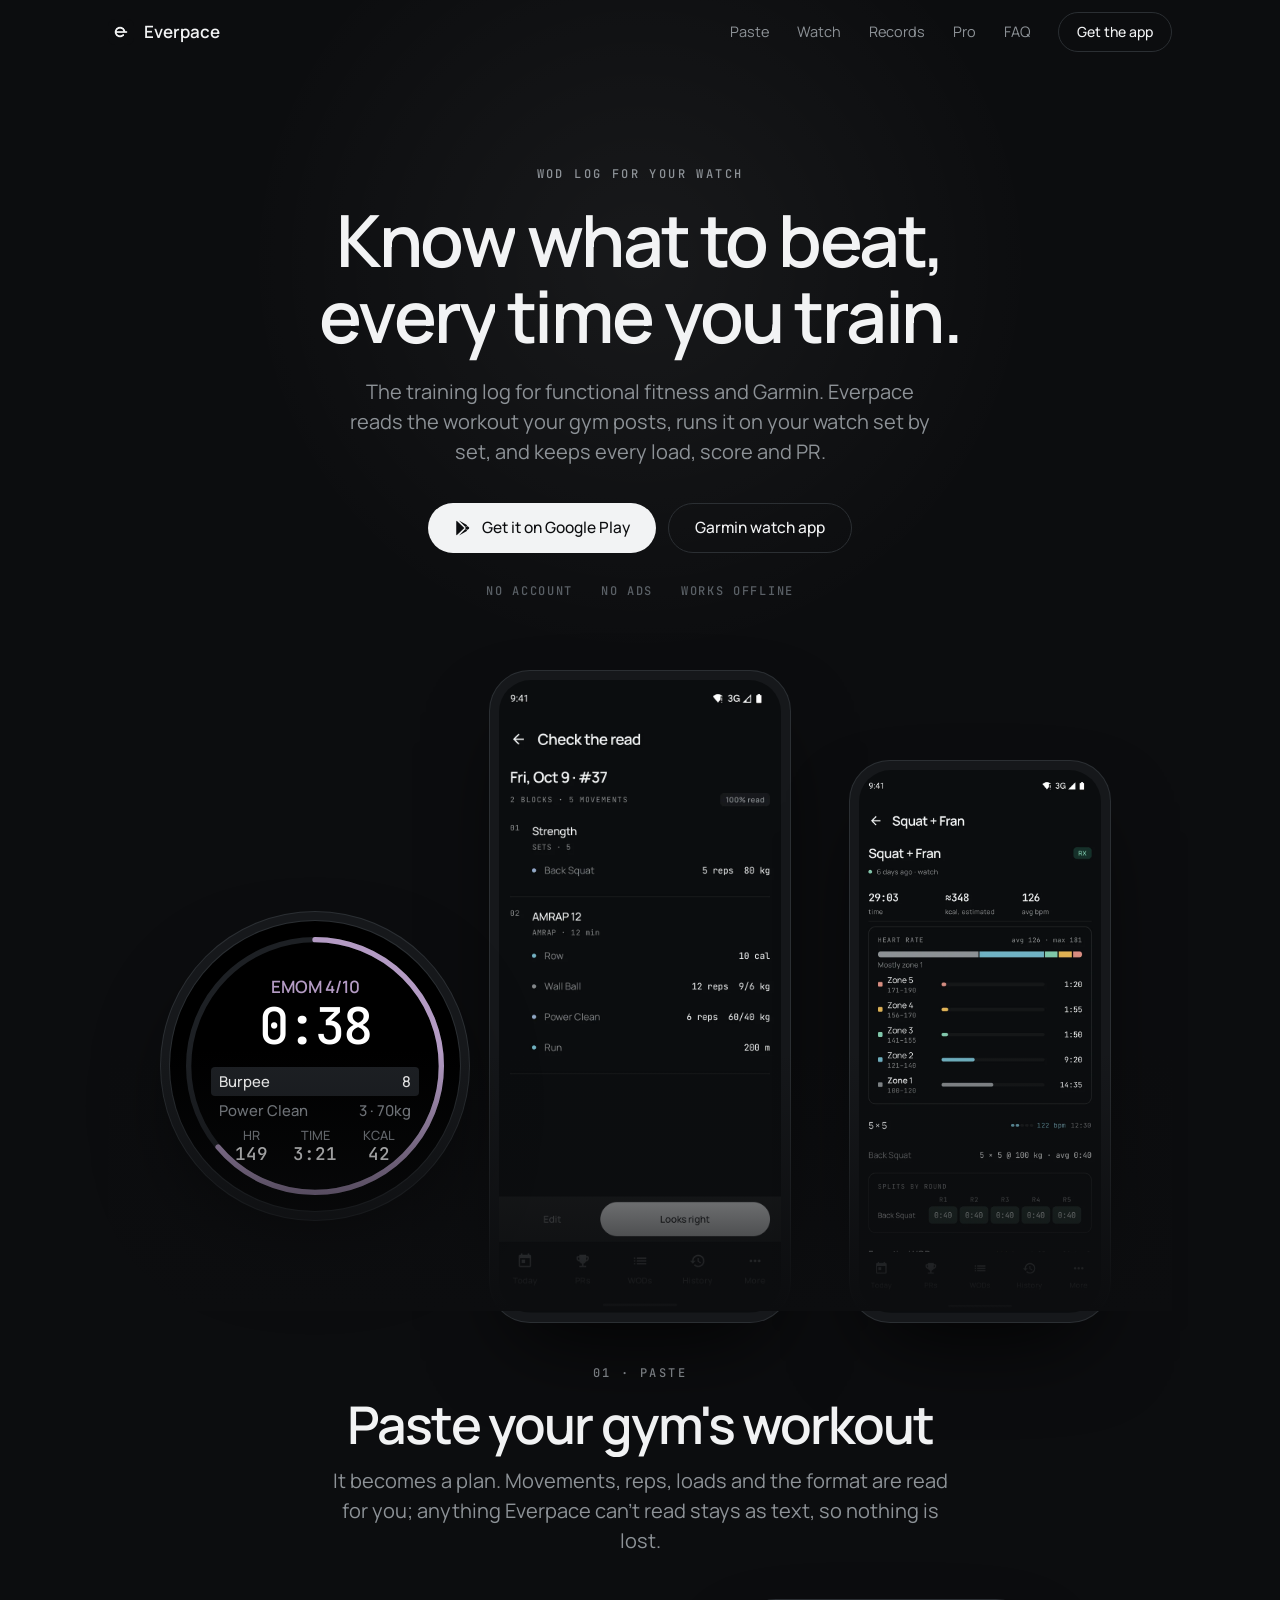
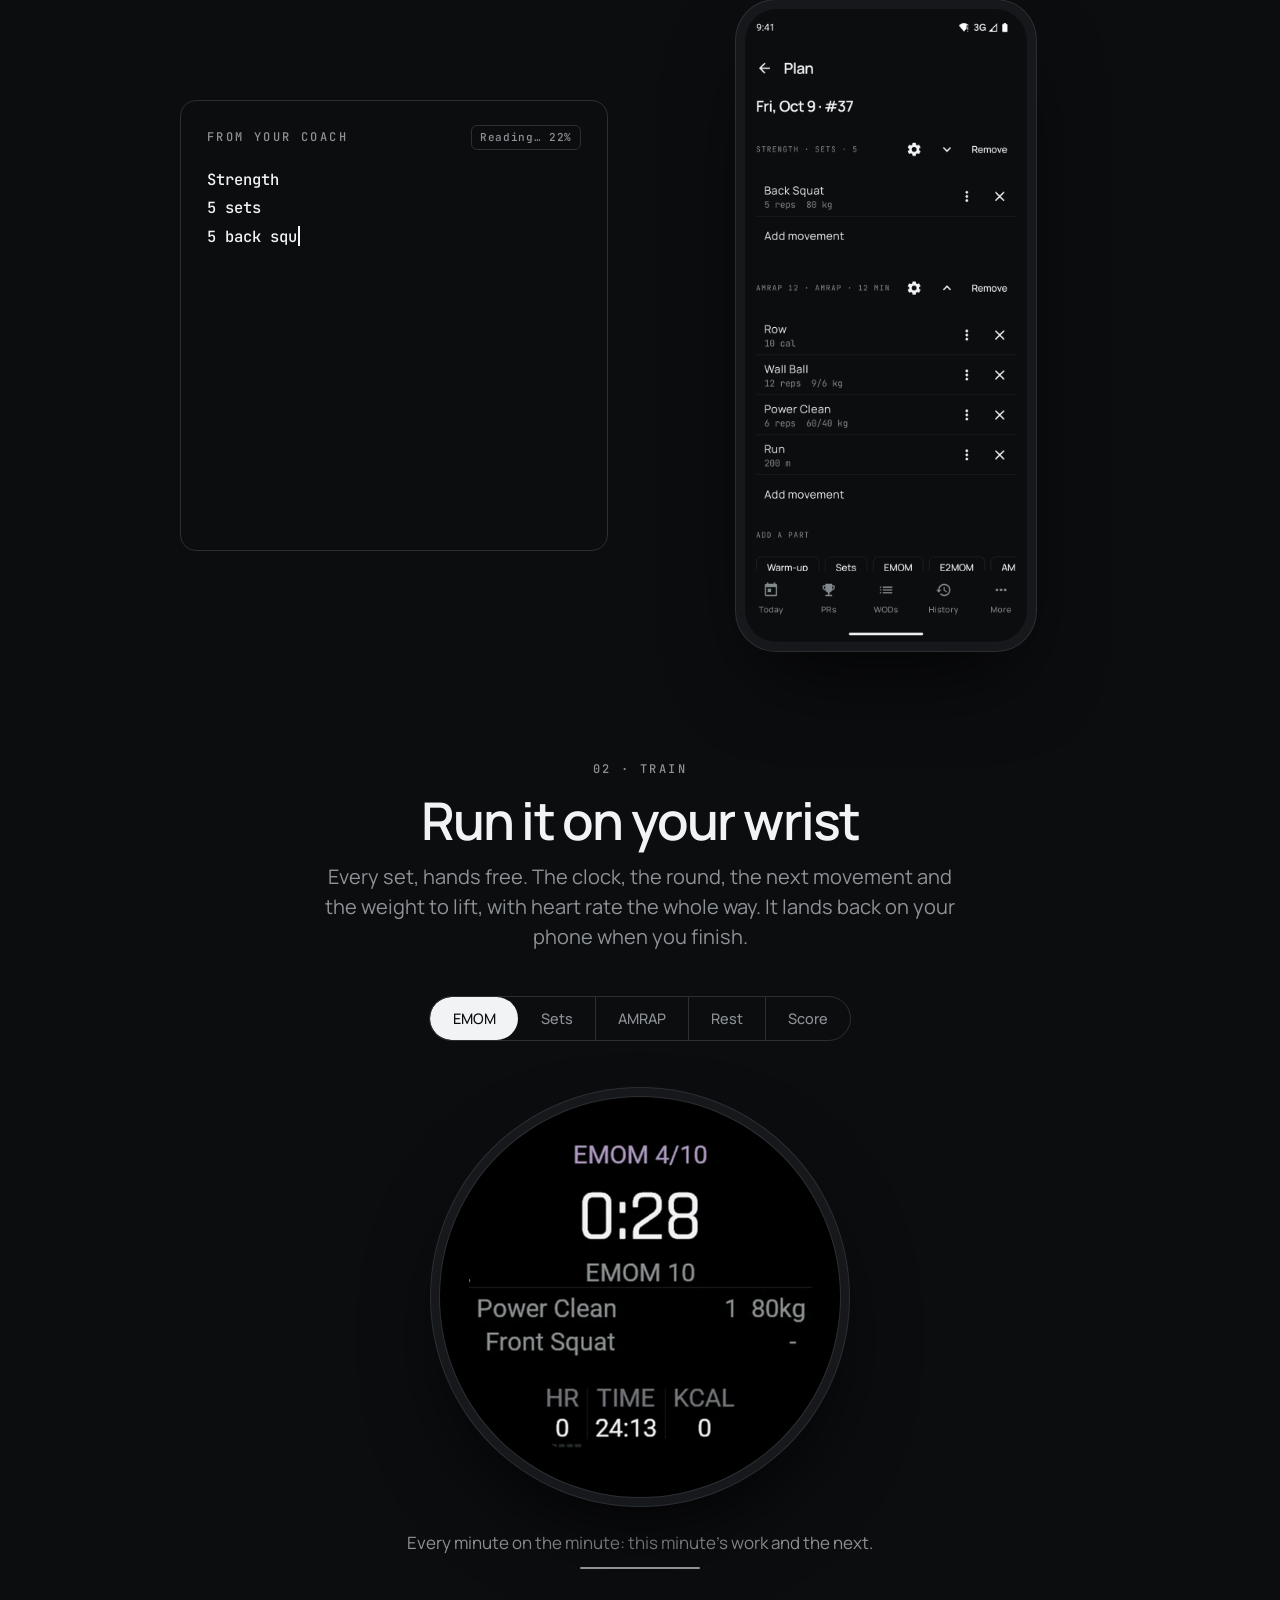
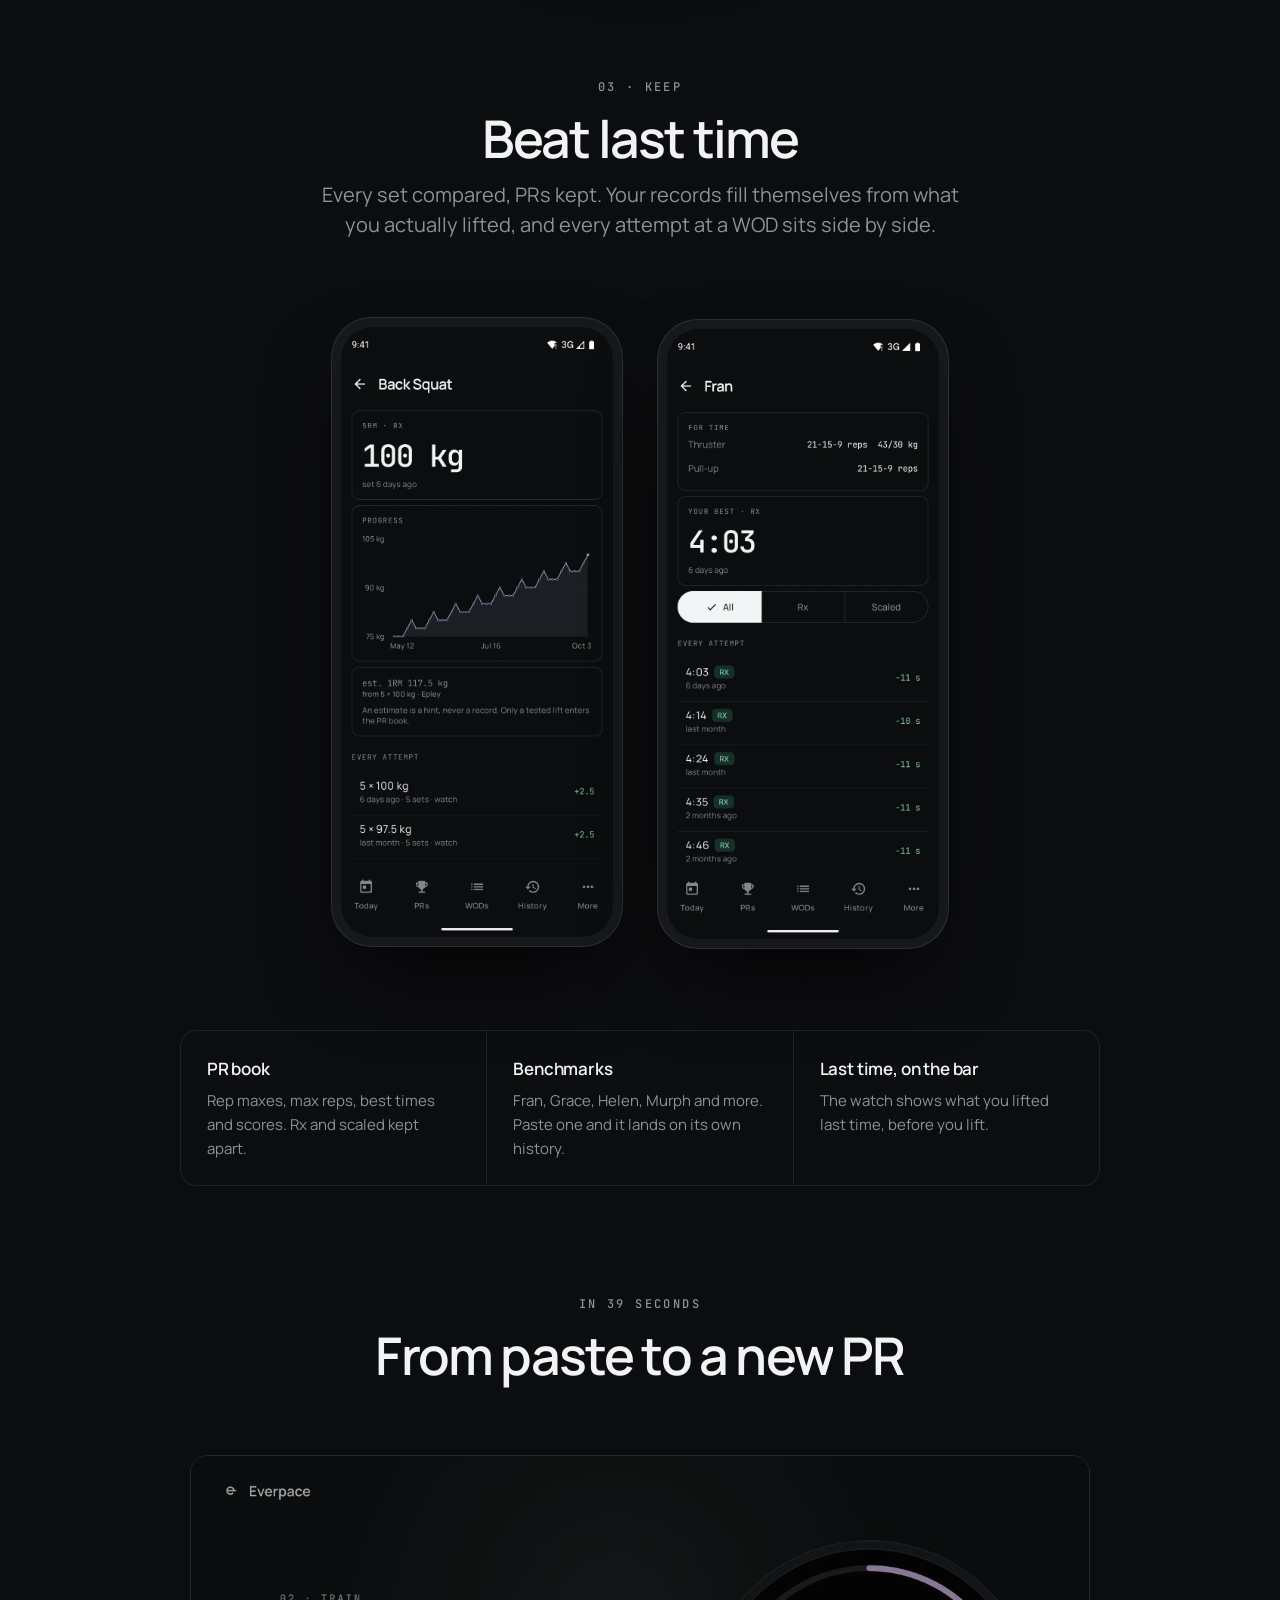
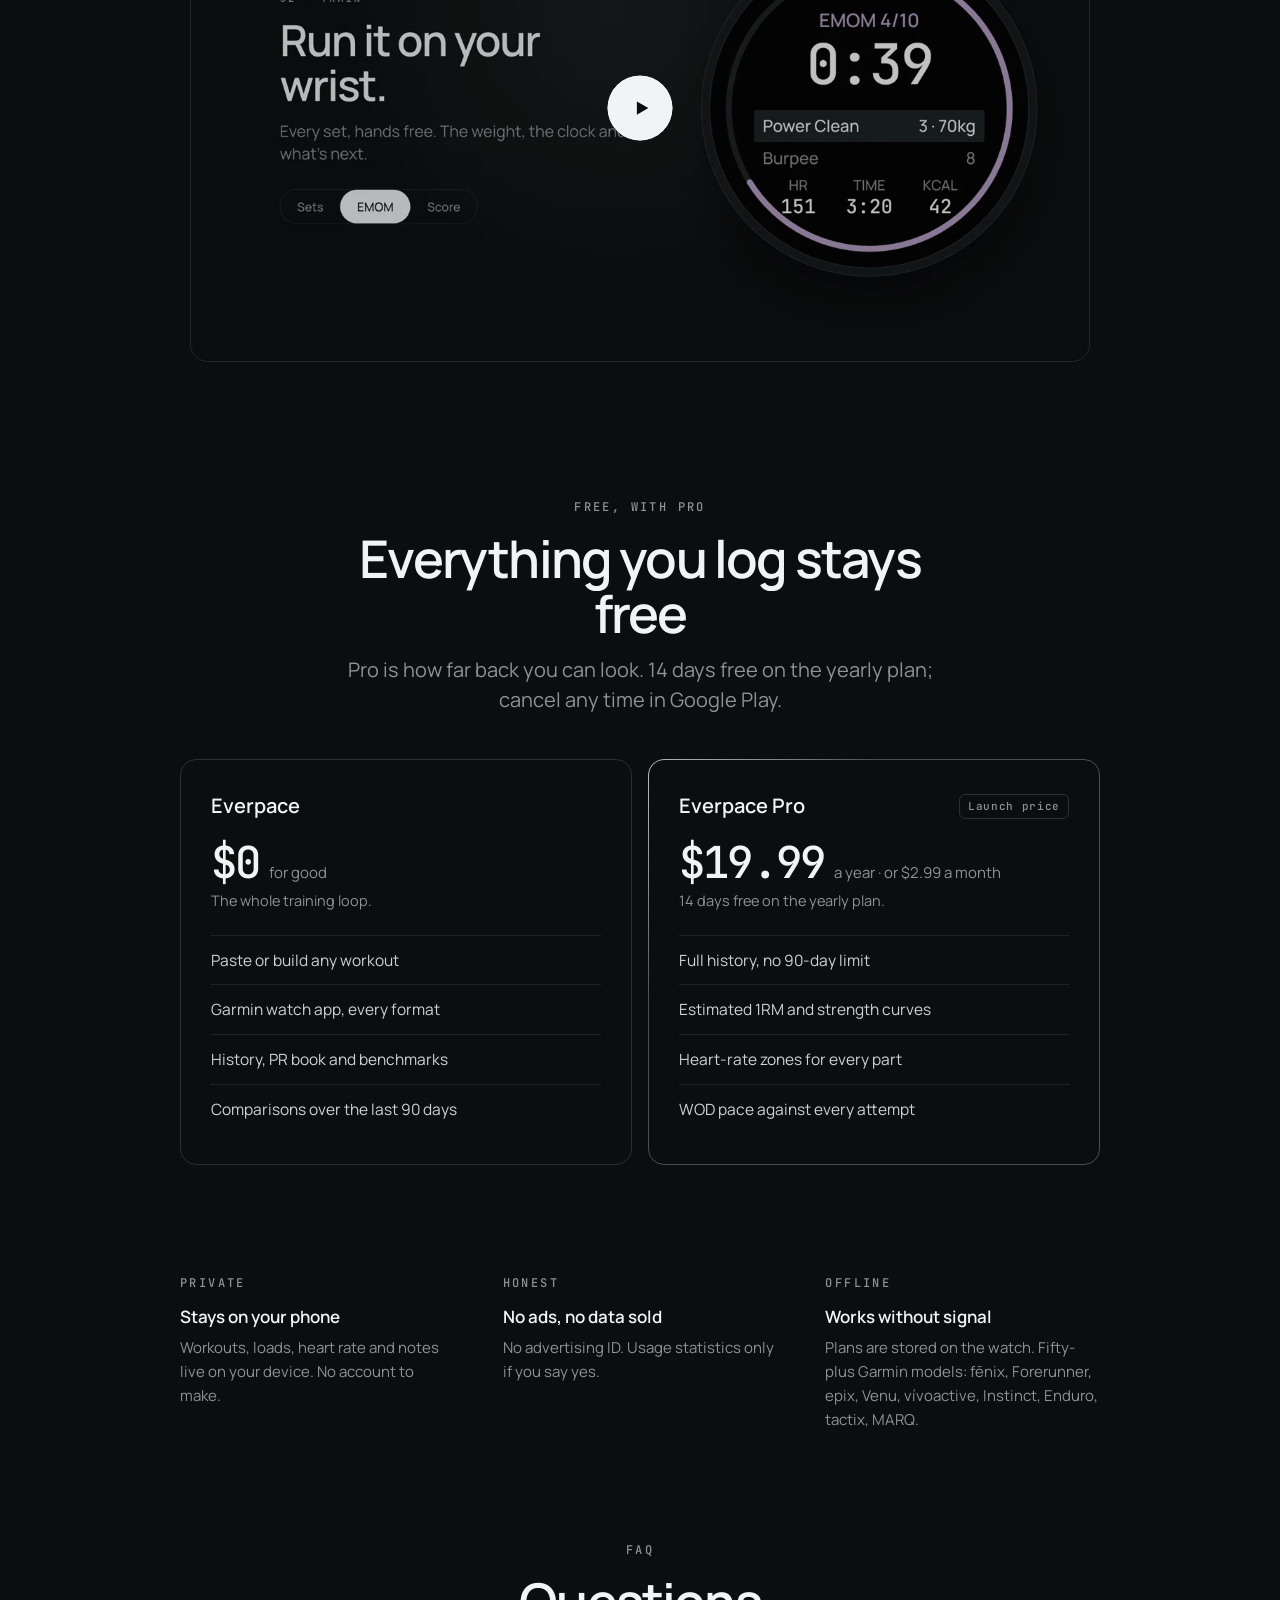
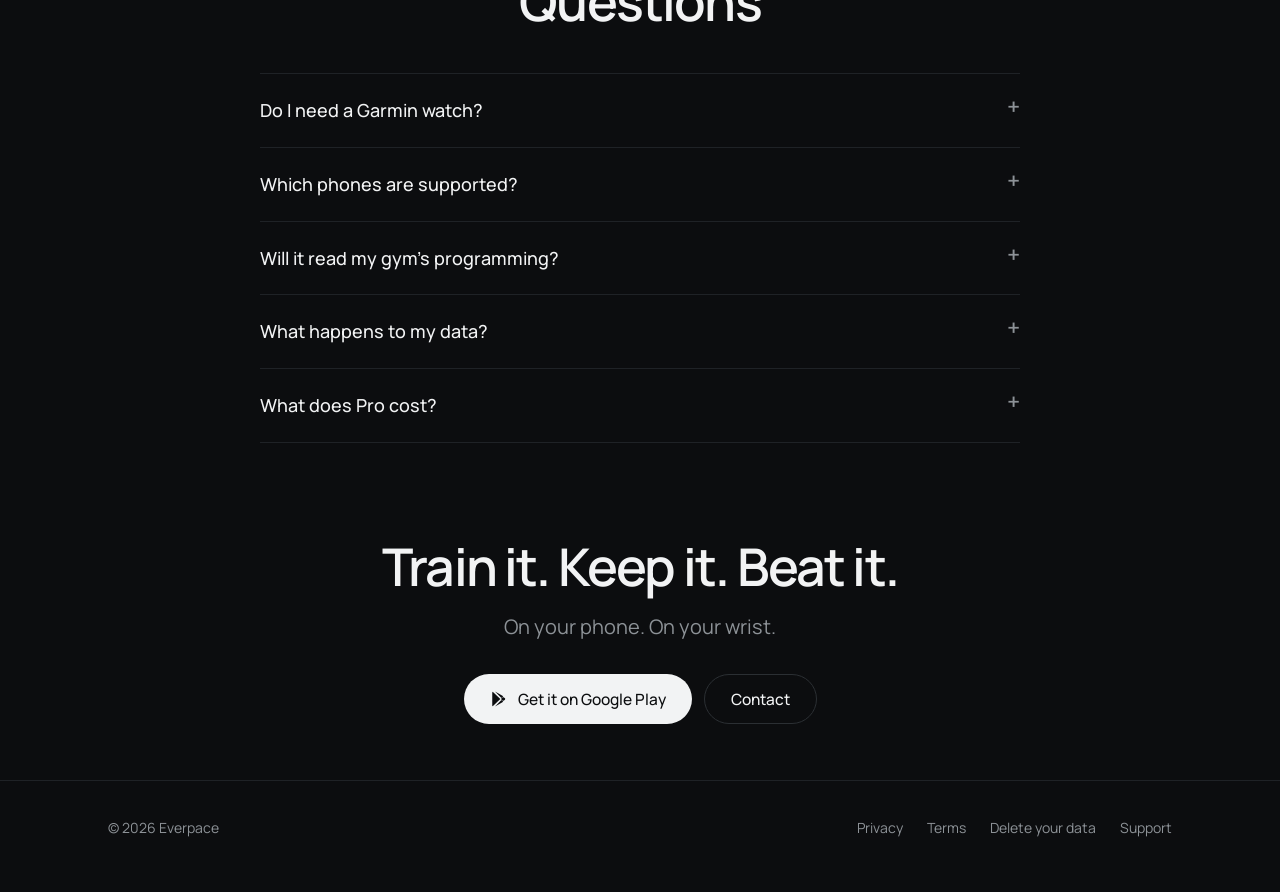
==== commit a086bd2b: "[#249] - geteverpace.com: support email, canonical links, forward from github.io" ====
--- a/index.html
+++ b/index.html
@@ -3,12 +3,15 @@
 <head>
 <meta charset="utf-8">
 <meta name="viewport" content="width=device-width, initial-scale=1, viewport-fit=cover">
+<script>if (location.hostname.endsWith("github.io")) location.replace("https://geteverpace.com" + location.pathname.replace(/^\/everpace/, "") + location.search + location.hash);</script>
+<link rel="canonical" href="https://geteverpace.com/">
 <title>Everpace: WOD log and PR tracker for Garmin</title>
 <meta name="description" content="Paste your gym's workout. Everpace runs it on your Garmin watch, set by set, and keeps every load, score and personal record on your phone.">
 <meta name="theme-color" content="#0C0D0F">
 <meta property="og:title" content="Everpace">
 <meta property="og:description" content="Know what to beat, every time you train. The training log for functional fitness and Garmin.">
-<meta property="og:image" content="assets/img/icon-192.png">
+<meta property="og:image" content="https://geteverpace.com/assets/img/icon-192.png">
+<meta property="og:url" content="https://geteverpace.com/">
 <link rel="icon" href="assets/img/favicon.png">
 <link rel="preload" href="assets/fonts/manrope_variable.ttf" as="font" type="font/ttf" crossorigin>
 <link rel="stylesheet" href="assets/landing.css?v=12">
@@ -181,7 +184,7 @@
   <div class="wrap">
     <h2 class="rv">Train it. Keep it. Beat it.</h2>
     <p class="sub rv d1" style="margin-top:18px">On your phone. On your wrist.</p>
-    <div class="ctas rv d1" style="margin-top:32px"><a class="btn primary" href="https://play.google.com/store/apps/details?id=com.codenest.everpace" rel="noopener"><svg viewBox="0 0 24 24" fill="currentColor"><path d="M3.6 2.3 13.8 12 3.6 21.7a1.5 1.5 0 0 1-.6-1.2V3.5c0-.5.2-.9.6-1.2Zm11.6 11.1 2.5 2.4-11 6.3 8.5-8.7Zm4.4-2.6c.9.5.9 1.8 0 2.4l-2.3 1.3-2.7-2.5 2.7-2.6 2.3 1.4ZM6.7 1.9l11 6.3-2.5 2.4L6.7 1.9Z"/></svg>Get it on Google Play</a><a class="btn outline" href="mailto:nester.mykhailo@gmail.com">Contact</a></div>
+    <div class="ctas rv d1" style="margin-top:32px"><a class="btn primary" href="https://play.google.com/store/apps/details?id=com.codenest.everpace" rel="noopener"><svg viewBox="0 0 24 24" fill="currentColor"><path d="M3.6 2.3 13.8 12 3.6 21.7a1.5 1.5 0 0 1-.6-1.2V3.5c0-.5.2-.9.6-1.2Zm11.6 11.1 2.5 2.4-11 6.3 8.5-8.7Zm4.4-2.6c.9.5.9 1.8 0 2.4l-2.3 1.3-2.7-2.5 2.7-2.6 2.3 1.4ZM6.7 1.9l11 6.3-2.5 2.4L6.7 1.9Z"/></svg>Get it on Google Play</a><a class="btn outline" href="mailto:hello@geteverpace.com">Contact</a></div>
   </div>
 </section>
 
@@ -190,7 +193,7 @@
 <footer>
   <div class="wrap">
     <span>© 2026 Everpace</span>
-    <nav><a href="privacy/">Privacy</a><a href="terms/">Terms</a><a href="delete-data/">Delete your data</a><a href="mailto:nester.mykhailo@gmail.com">Support</a></nav>
+    <nav><a href="privacy/">Privacy</a><a href="terms/">Terms</a><a href="delete-data/">Delete your data</a><a href="mailto:hello@geteverpace.com">Support</a></nav>
   </div>
 </footer>
 
